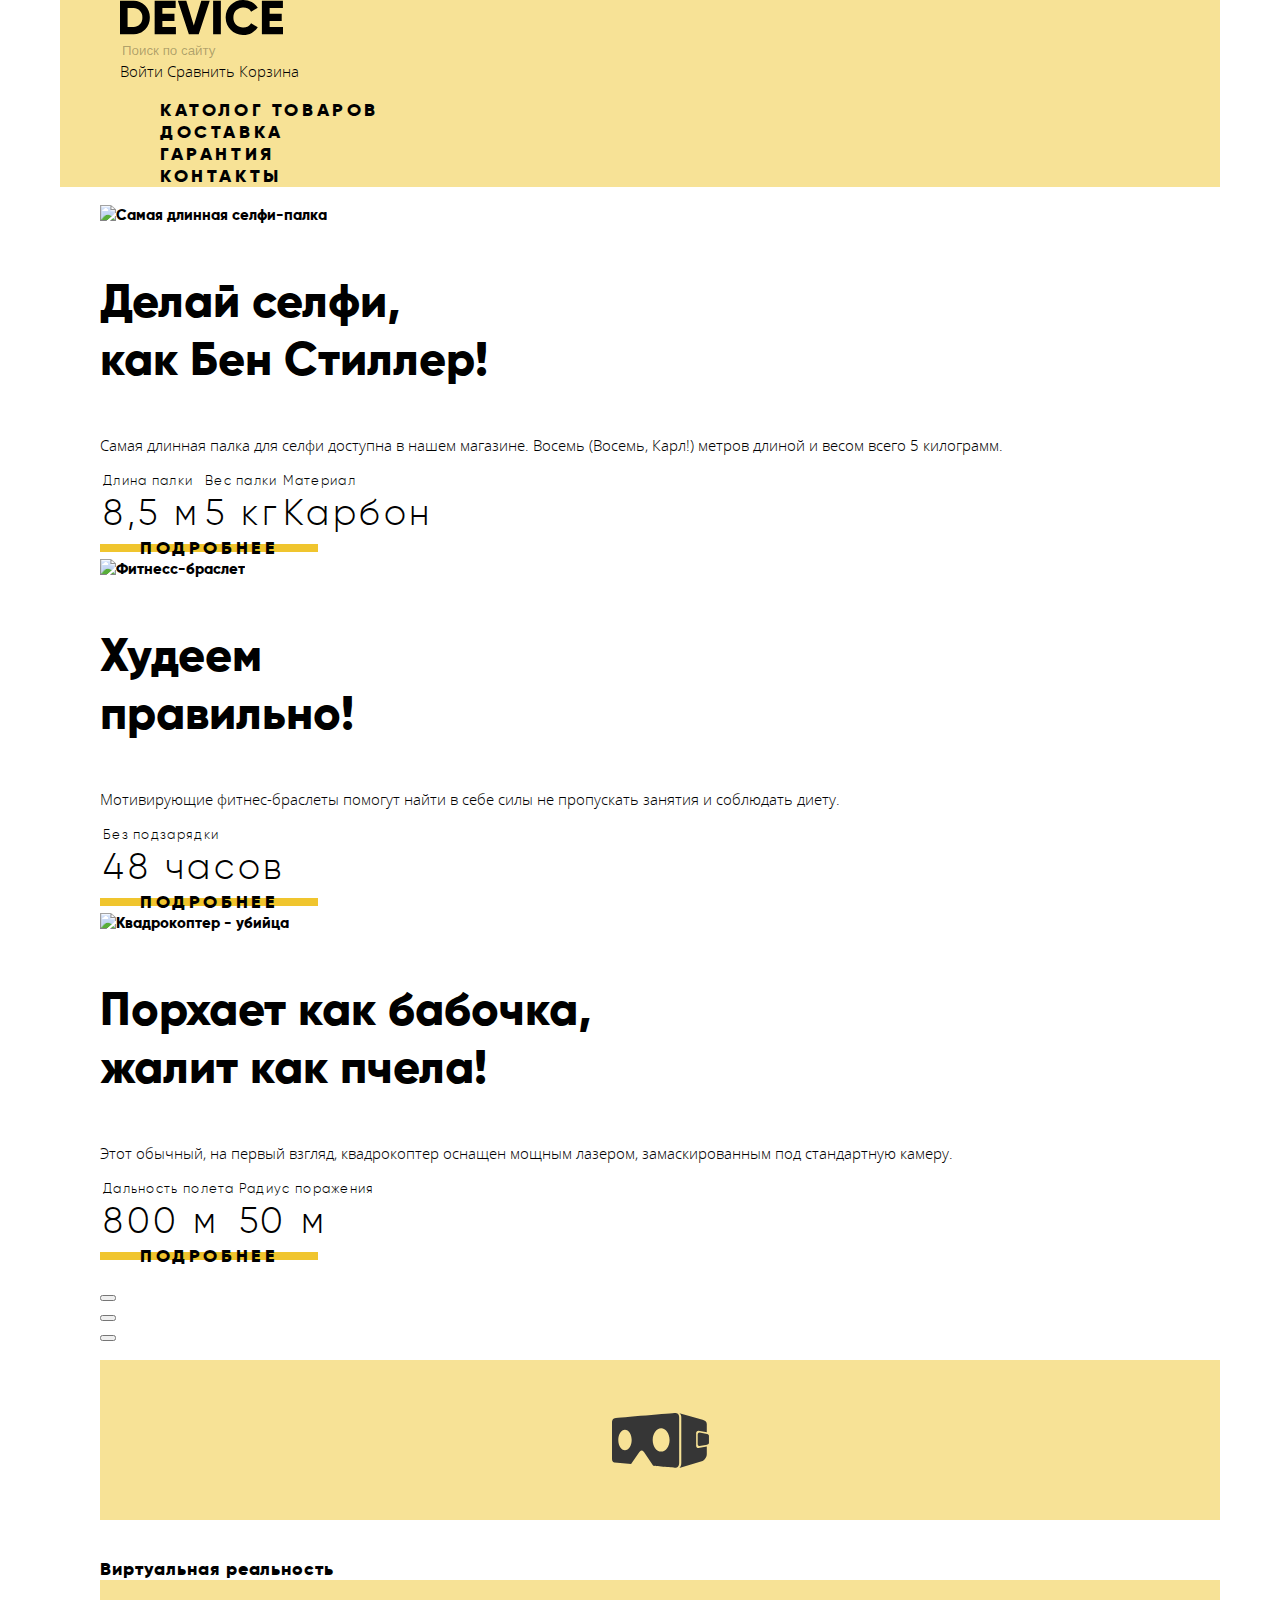
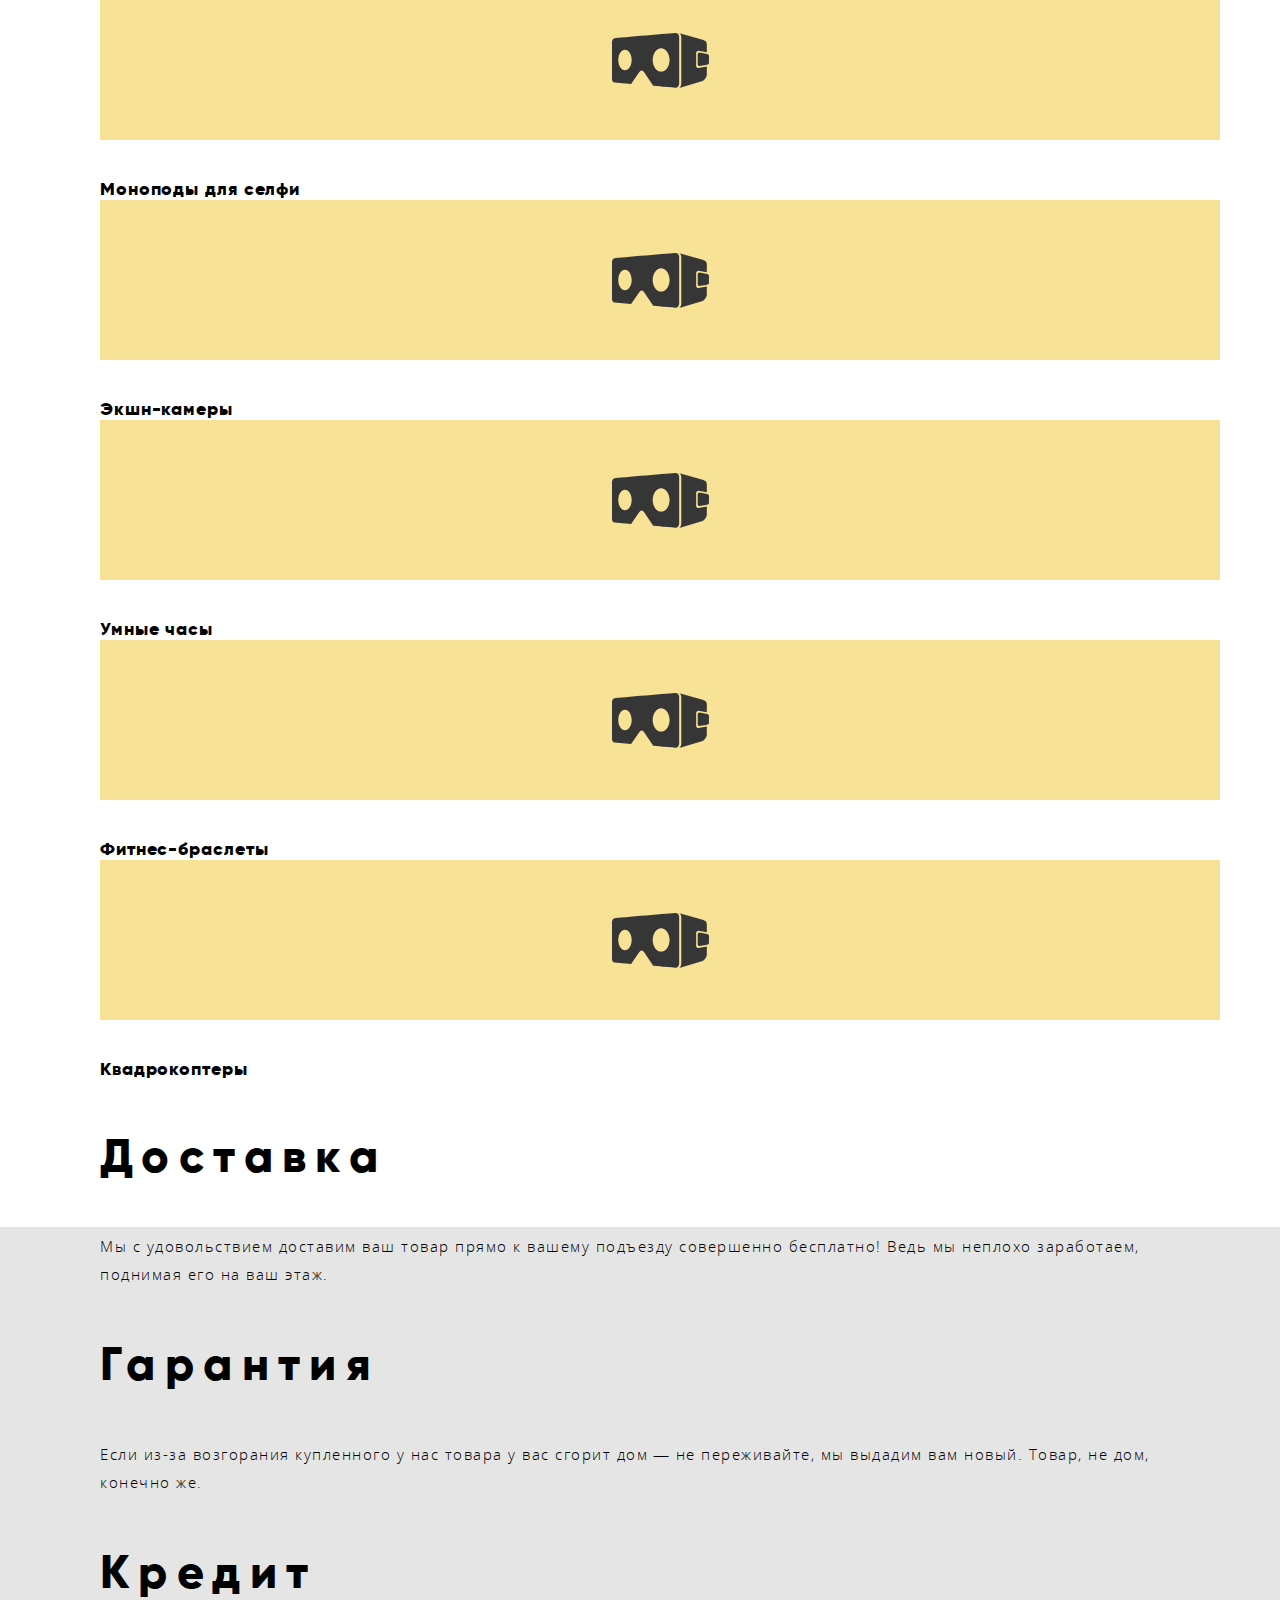
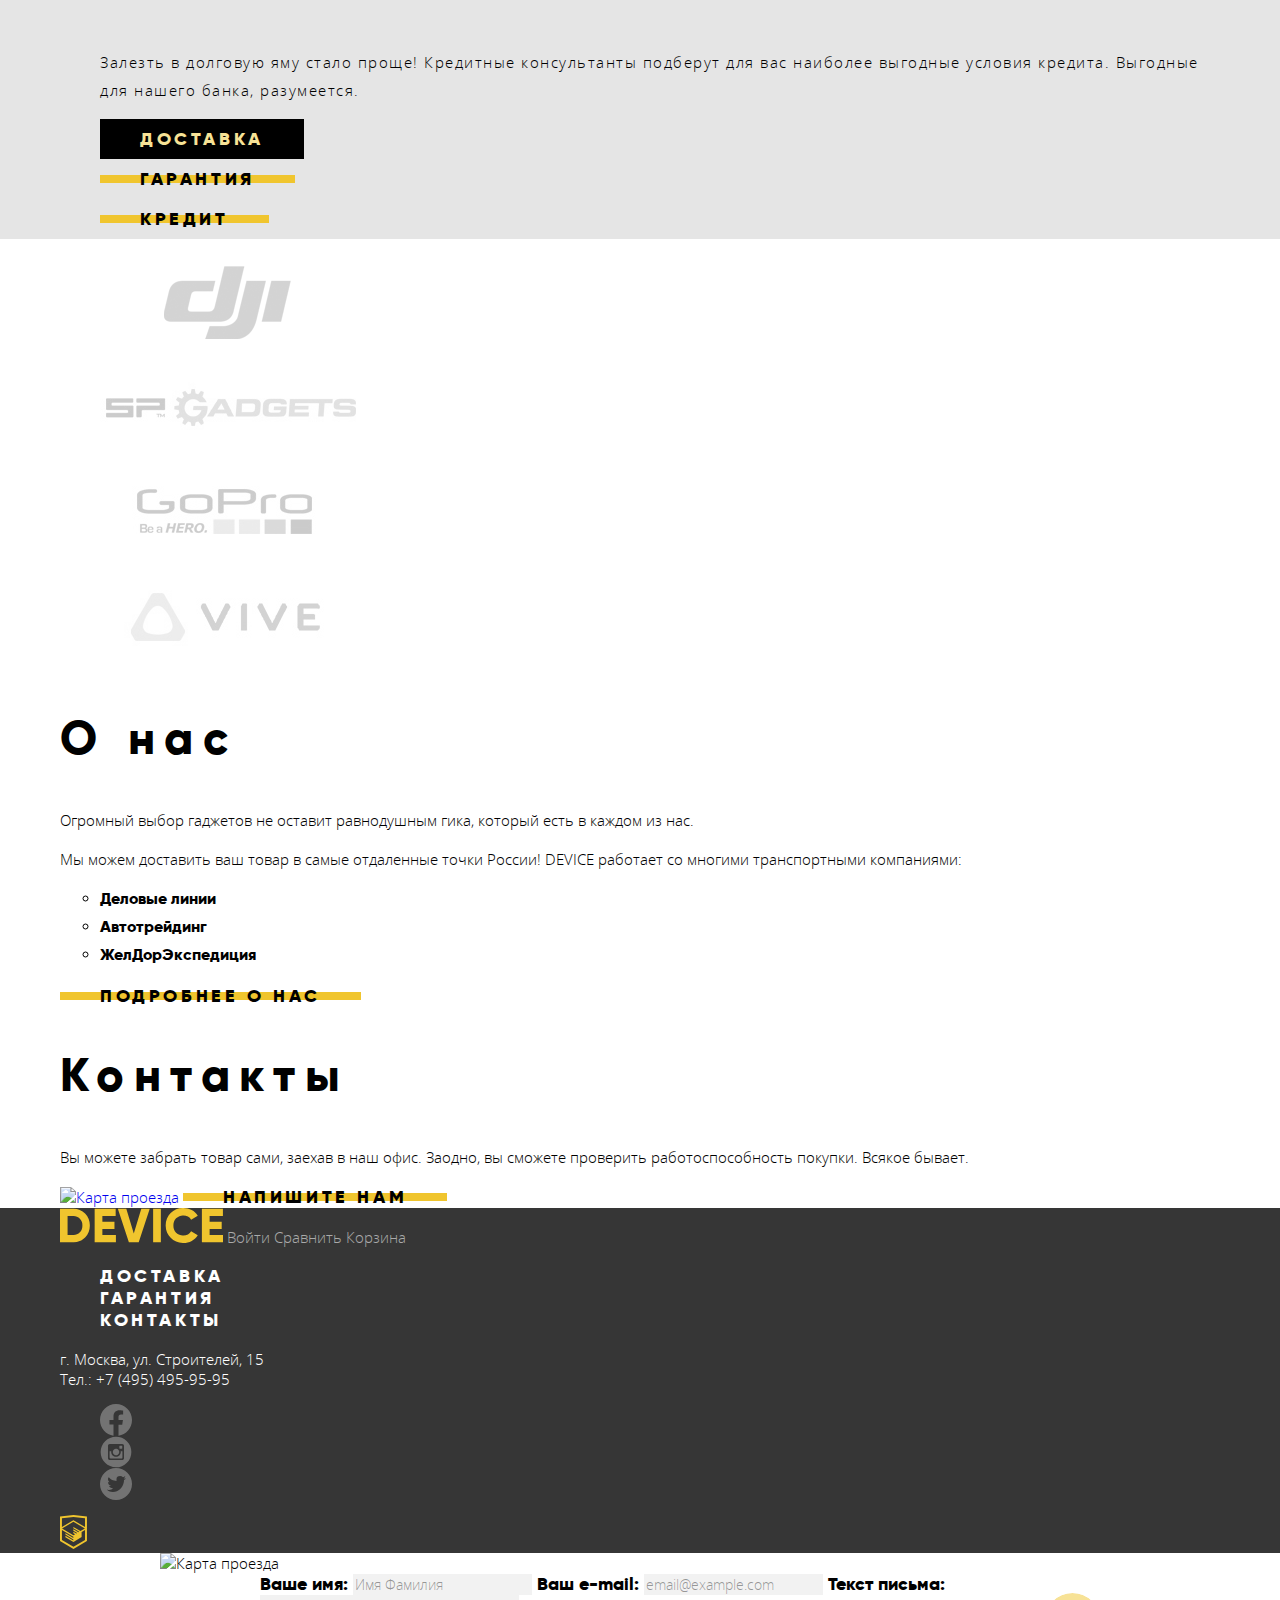
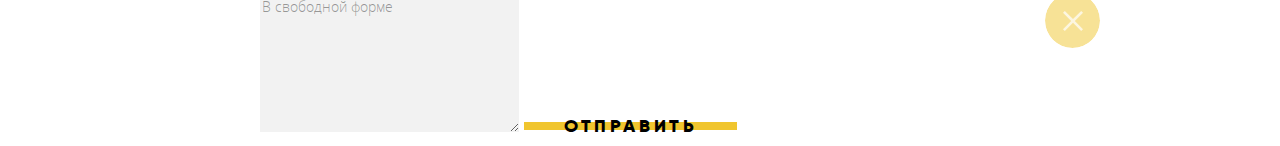
==== index.html @ 1ddfcd97 "Шрифты и фоны страницы каталога" ====
<!DOCTYPE html>
<html class="page" lang="ru">
  <head>
    <meta charset="utf-8">
    <title>Магазин электроники «Девайс». Главная страница</title>
    <link rel="stylesheet" href="css/normalize.css">
    <link rel="stylesheet" href="css/style.css">
  </head>
  <body class="page-body">
    <header class="page-header header container">
      <nav class="site-nav">
        <a class="logo header-logo">
          <img src="img/logo-header.svg" width="163" height="35" alt="Логотип магазина электроники «Девайс»">
        </a>
        <form class="nav-search-form" action="#" method="GET">
          <label> 
            <span class="visually-hidden">Поиск по сайту</span>
            <input class="nav-search-input" type="search" name="nav-search-input" placeholder="Поиск по сайту">
            <button class="nav-search-button" type="submit">Найти</button>
          </label>
        </form>
        <a class="header-link login header-login" href="blank.html">Войти</a>
        <!-- 
        <a class="header-link login header-login" href="blank.html">Валентин Петухов</a>
        <a class="header-link logout header-logout" href="blank.html">Выйти</a>
        -->
        <a class="header-link compare header-compare" href="blank.html">Сравнить</a>
        <a class="header-link card header-card" href="blank.html">Корзина</a>      
        <ul class="nav-list">
          <li class="nav-item nav-item-catalog">
            <a href="catalog.html">Католог товаров</a>
            <!-- Открытый выпадающий список, начало -->
            <ul class="nav-catalog-list">
              <li class="nav-catalog-item"><a href="catalog.html">Виртуальная реальность</a></li>
              <li class="nav-catalog-item"><a href="catalog.html">Моноподы для селфи</a></li>
              <li class="nav-catalog-item"><a href="catalog.html">Экшн-камеры</a></li>
              <li class="nav-catalog-item"><a href="catalog.html">Фитнес-браслеты</a></li>
              <li class="nav-catalog-item"><a href="catalog.html">Умные часы</a></li>
              <li class="nav-catalog-item"><a href="catalog.html">Квадрокоптер</a></li>
            </ul>
            <!-- Открытый выпадающий список, конец -->
          </li>
          <li class="nav-item"><a href="blank.html">Доставка</a></li>
          <li class="nav-item"><a href="blank.html">Гарантия</a></li>
          <li class="nav-item"><a href="blank.html">Контакты</a></li>
        </ul>
      </nav>
    </header>
    <main class="page-main">
      <h1 class="visually-hidden">Главная страница магазина электроники «Девайс»</h1>
      <section class="slider container">
        <h2 class="visually-hidden">Лучшие предложения</h2>
        <ul class="slider-list">
          <!-- Слайд 1 -->
          <li class="slider-item">
            <h3 class="visually-hidden">Самая длинная селфи-палка</h3>
            <img src="https://via.placeholder.com/384x486" width="384" height="486" alt="Самая длинная селфи-палка">
            <p class="main-title slider-title">Делай селфи, <br>как Бен Стиллер!</p>
            <p class="slider-text">Самая длинная палка для селфи доступна в нашем магазине. Восемь (Восемь, Карл!) метров длиной и весом всего 5 килограмм.</p>
            <table class="slider-specs specs-table">
              <tr class="specs-row specs-row-param">
                <td>Длина палки</td>
                <td>Вес палки</td>
                <td>Материал</td>
              </tr>
              <tr class="specs-row specs-row-value">
                <td>8,5 м</td>
                <td>5 кг</td>
                <td>Карбон</td>
              </tr>
            </table>
            <a class="button slider-link" href="blank.html">
              <span class="button-text">Подробнее</span>
            </a>
          </li>
          <!-- Слайд 2 -->
          <li class="slider-item">
            <h3 class="visually-hidden">Фитнесс-браслет</h3>
            <img src="https://via.placeholder.com/345x485" width="345" height="485" alt="Фитнесс-браслет">
            <p class="main-title slider-title">Худеем <br>правильно!</p>
            <p class="slider-text">Мотивирующие фитнес-браслеты помогут найти в себе силы  
              не пропускать занятия и соблюдать диету.</p>
            <table class="slider-specs specs-table">
              <tr class="specs-row specs-row-param">
                <td>Без подзарядки</td>
              </tr>
              <tr class="specs-row specs-row-value">
                <td>48 часов</td>
              </tr>
            </table>
            <a class="button slider-link" href="blank.html">
              <span class="button-text">Подробнее</span>
            </a>
          </li>
          <!-- Слайд 3 -->
          <li class="slider-item">
            <h3 class="visually-hidden">Квадрокоптер с лазером</h3>
            <img src="https://via.placeholder.com/526x334" width="526" height="334" alt="Квадрокоптер - убийца">
            <p class="main-title slider-title">Порхает как бабочка, <br>жалит как пчела!</p>
            <p class="slider-text">Этот обычный, на первый взгляд, квадрокоптер оснащен мощным лазером, замаскированным под стандартную камеру.</p>
            <table class="slider-specs specs-table">
              <tr class="specs-row specs-row-param">
                <td>Дальность полета</td>
                <td>Радиус поражения</td>
              </tr>
              <tr class="specs-row specs-row-value">
                <td>800 м</td>
                <td>50 м</td>
              </tr>
            </table>
            <a class="button slider-link" href="blank.html">
              <span class="button-text">Подробнее</span>
            </a>
          </li>
        </ul>
        <ul class="slider-nav-list">
          <li class="slider-nav-item">
            <button type="button">
              <span class="visually-hidden">1 предложение</span>
            </button>
          </li>
          <li class="slider-nav-item">
            <button type="button">
              <span class="visually-hidden">2 предложение</span>
            </button>
          </li>
          <li class="slider-nav-item">
            <button type="button">
              <span class="visually-hidden">3 предложение</span>
            </button>
          </li>
        </ul>
      </section>
      <section class="category container">
        <h2 class="visually-hidden">Категории товаров</h2>
        <ul class="category-list">
          <li class="category-item">
            <a class="category-link category-link-vr" href="catalog.html">Виртуальная реальность</a>
          </li>
          <li class="category-item">
            <a class="category-link category-link-monopod" href="catalog.html">Моноподы для селфи</a>
          </li>
          <li class="category-item"> 
            <a class="category-link category-link-actioncam" href="catalog.html">Экшн-камеры</a>
          </li>
          <li class="category-item">
            <a class="category-link category-link-watch" href="catalog.html">Умные часы</a>
          </li>
          <li class="category-item">
            <a class="category-link category-link-band" href="catalog.html">Фитнес-браслеты</a>
          </li>
          <li class="category-item">
            <a class="category-link category-link-copter" href="catalog.html">Квадрокоптеры</a>
          </li>
        </ul>
      </section>
      <section class="services">
        <div class="container">
          <h2 class="visually-hidden">Наши сервисы</h2>
          <ul class="services-list">
            <li class="services-item services-item-delivery">
              <h3 class="section-title services-title">Доставка</h3>
              <p class="services-text">Мы с удовольствием доставим ваш товар прямо к вашему подъезду совершенно бесплатно! Ведь мы неплохо заработаем, поднимая его на ваш этаж.</p>
            </li>
            <li class="services-item services-item-warranty">
              <h3 class="section-title services-title">Гарантия</h3>
              <p class="services-text">Если из-за возгорания купленного у нас товара у вас сгорит дом — не переживайте, мы выдадим вам новый. Товар, не дом, конечно же.</p>
            </li>
            <li class="services-item services-item-credit">
              <h3 class="section-title services-title">Кредит</h3>
              <p class="services-text">Залезть в долговую яму стало проще! Кредитные консультанты подберут для вас наиболее выгодные условия кредита. Выгодные для нашего банка, разумеется.</p>
            </li>
          </ul>
          <ul class="services-nav-list">
            <li class="services-nav-item">
              <button class="button services-button services-button-active" type="button">
                <span class="button-text">Доставка</span>
              </button>
            </li>
            <li class="services-nav-item">
              <button class="button services-button" type="button">
                <span class="button-text">Гарантия</span>
              </button>
            </li>
            <li class="services-nav-item">
              <button class="button services-button" type="button">
                <span class="button-text">Кредит</span>
              </button>
            </li>
          </ul>
        </div>
      </section>
      <section class="brands container">
        <h2 class="visually-hidden">Бренды</h2>
        <ul class="brands-list">
          <li class="brands-item">
            <img src="../img/dji.png" width="260" height="100" alt="Логотип DJI">
          </li>
          <li class="brands-item">
            <img src="../img/sp-gadgets.png" width="260" height="100" alt="Логотип SP Gadgets">
          </li>
          <li class="brands-item">
            <img src="../img/gopro.png" width="260" height="100" alt="Логотип GoPro">
          </li>
          <li class="brands-item">
            <img src="../img/vive.png" width="260" height="100" alt="Логотип Vive">
          </li>
        </ul>
      </section>
      <div class="container">
        <section class="info">
          <h2 class="section-title info-title">О нас</h2>
          <p class="section-text info-text">Огромный выбор гаджетов не оставит равнодушным гика, который есть в каждом из нас.</p>
          <p class="info-text">Мы можем доставить ваш товар в самые отдаленные точки России! DEVICE работает со многими транспортными компаниями:</p>
          <ul class="info-list">
            <li class="info-item">Деловые линии</li>
            <li class="info-item">Автотрейдинг</li>
            <li class="info-item">ЖелДорЭкспедиция</li>
          </ul>
          <a class="button info-link" href="blank.html">
            <span class="button-text">Подробнее о нас</span>
          </a>
        </section>
        <section class="contacts">
          <h2 class="section-title contacts-title">Контакты</h2>
          <p class="section-text contacts-text">Вы можете забрать товар сами, заехав в наш офис. Заодно, вы сможете проверить работоспособность покупки. Всякое бывает.</p>
          <a class="contacts-map" href="#">
            <img src="https://via.placeholder.com/560x222" width="560" height="222" alt="Карта проезда">
          </a>
          <a class="button contacts-mail" href="#">
            <span class="button-text">Напишите нам</span>
          </a>
        </section>
      </div>
    </main>
    <footer class="page-footer footer">
      <div class="container">
        <a class="logo footer-logo">
          <img src="img/logo-footer.svg" width="163" height="35" alt="Логотип магазина электроники «Девайс»">
        </a>
        <a class="footer-link login footer-login" href="blank.html">Войти</a>
        <!-- 
        <a class="footer-link login footer-login" href="blank.html">Валентин Петухов</a>
        <a class="footer-link logout footer-logout" href="blank.html">Выйти</a>
        -->
        <a class="footer-link compare footer-compare" href="blank.html">Сравнить</a>
        <a class="footer-link card footer-card" href="blank.html">Корзина</a>
        <ul class="nav-list footer-nav-list">
          <li class="footer-nav-item"><a href="blank.html">Доставка</a></li>
          <li class="footer-nav-item"><a href="blank.html">Гарантия</a></li>
          <li class="footer-nav-item"><a href="blank.html">Контакты</a></li>
        </ul>
        <address class="footer-address">г. Москва, ул. Строителей, 15</address>
        <a class="footer-tel" href="tel:+74954959595">Тел.: +7 (495) 495-95-95</a>
        <ul class="social-list">
          <li class="social-list-item">
            <a class="social-link social-link-facebook" href="https://www.facebook.com/">
              <span class="visually-hidden">Фейсбук</span>
            </a>
          </li>
          <li class="social-list-item">
            <a class="social-link social-link-instagram" href="https://www.instagram.com/">
              <span class="visually-hidden">Инстаграм</span>
            </a>
          </li>
          <li class="social-list-item">
            <a class="social-link social-link-twitter" href="https://twitter.com/">
              <span class="visually-hidden">Твиттер</span>
            </a>
          </li>
        </ul>
        <a class="logo footer-author" href="https://htmlacademy.ru/intensive/htmlcss" target="_blank">
          <img src="../img/html-academy.svg" width="27" height="34" alt="Логотип HTML-академии">
        </a>
      </div>
    </footer>
    <!-- Попап с картой -->
    <div class="modal modal-map">
      <img src="https://via.placeholder.com/994x593" width="994" height="593" alt="Карта проезда">
      <button class="button-close button-close-map" type=button>
        <span class="visually-hidden">Закрыть</span>
      </button>
    </div>
    <!-- Попап формы связи -->
    <section class="modal modal-mail">
      <div class="mail-container">
        <h3 class="visually-hidden">Форма обратной связи</h3>
        <form class="mail-form" action="#" method="POST">
          <label class="mail-label mail-label-name">Ваше имя: 
            <input class="mail-input" type="text" name="mail-name" placeholder="Имя Фамилия" required>
          </label>
          <label class="mail-label mail-label-email">Ваш e-mail: 
            <input class="mail-input" type="email" name="mail-email" placeholder="email@example.com" required>
          </label>
          <label class="mail-label mail-label-text">Текст письма:
            <textarea class="mail-input" name="mail-text" cols="30" rows="7" placeholder="В свободной форме"></textarea>
          </label>
          <button class="button mail-submit" type="submit">
            <span class="button-text">Отправить</span>
          </button>
        </form>
        <button class="button-close button-close-mail" type="button">
          <span class="visually-hidden">Закрыть</span>
        </button>
      </div>
    </section>
  </body>
</html>
---- css/style.css ----
/* Fonts */

@font-face {
  font-family: "Gilroy";
  font-style: normal;
  font-weight: 300;
  font-display: swap;
  src: local("Gilroy Light"), local("Gilroy-Light"),
       url("../fonts/gilroylight.woff2") format("woff2"),
       url("../fonts/gilroylight.woff") format("woff");
}

@font-face {
  font-family: "Gilroy";
  font-style: normal;
  font-weight: 800;
  font-display: swap;
  src: local("Gilroy ExtraBold"), local("Gilroy-ExtraBold"),
       url("../fonts/gilroyextrabold.woff2") format("woff2"),
       url("../fonts/gilroyextrabold.woff") format("woff");
}

@font-face {
  font-family: "Open Sans";
  font-style: normal;
  font-weight: 300;
  font-display: swap;
  src: local("Open Sans Light"), local("OpenSans-Light"),
       url("../fonts/opensanslight.woff2") format("woff2"),
       url("../fonts/opensanslight.woff") format("woff");
}

@font-face {
  font-family: "Open Sans";
  font-style: normal;
  font-weight: 400;
  font-display: swap;
  src: local("Open Sans Regular"), local("OpenSans-Regular"),
       url("../fonts/opensans.woff2") format("woff2"),
       url("../fonts/opensans.woff") format("woff");
}

/* Variables */

:root {
  --basic: #000000;
  --basic-dim: rgba(0, 0, 0, 0.6);
  --basic-faded: rgba(0, 0, 0, 0.3);
  --basic-transparent: rgba(0, 0, 0, 0.1);
  --invert: #ffffff;
  --invert-dim: rgba(250, 250, 250, 0.6);
  --invert-faded: rgba(250, 250, 250, 0.3);
  --invert-transparent: rgba(250, 250, 250, 0.1);
  --accent: #f0c52e;
  --accent-pale: #f7e296;
  --neutral-light: #e5e5e5;
  --neutral-medium: #dcdcdc;
  --neutral-dark: #363636;
  --input-background: #f2f2f2;
  --input-placeholder: rgba(0, 0, 0, 0.4);
  --input-hover-background: #eaeaea;
  --input-invalid-background: #f6dada;
  --label-disabled: #a6a6a6;
  --card-background: #eeeeee;
  --catalog-pag-background: #ebebeb;
  --catalog-pag-button: #d9d9d9;
  --accent-extra: #91c92f;
}

/* Global */

*,
*::before,
*::after {
  box-sizing: border-box;
}

.page-body {
  min-width: 1200px;
  margin: 0;
  padding: 0;
  font-family: "Open Sans", "Arial", sans-serif;
  font-size: 15px;
  line-height: 20px;
  font-weight: 300;
  color: var(--basic );
  background-color: var(--invert);
}

a {
  text-decoration: none;
}

img {
  max-width: 100%;
  height: auto;
}

/* Display-none */
.display-none {
  display: none;
}


/* Visually-hidden */

.visually-hidden {
  position: absolute;
  width: 1px;
  height: 1px;
  margin: -1px;
  padding: 0;
  overflow: hidden;
  border: 0;
  clip: rect(0 0 0 0)
}

/* Container */

.container {
  max-width: 1160px;
  margin: 0 auto;
}

/* Header */

.header {
  padding-left: 60px;
  padding-right: 60px;
  background-color: var(--accent-pale);
}

/* Logo */

.logo {
  background-color: transparent;
}

.logo[href]:hover,
.logo[href]:focus {
  opacity: 0.6;
}

.logo[href]:active {
  opacity: 0.3;
}

/* Search input */

.nav-search-input {
  background-color: var(--accent-pale);
  border: none;
}

.nav-search-input:focus {
  border-bottom: 2px solid var(--basic);
  outline: none;
}

.nav-search-input::placeholder {
  color: var(--basic-faded);
}

.nav-search-input:hover::placeholder {
  color: var(--basic-dim);
}
    
/* Search button */

.nav-search-button {
  border: 2px solid var(--basic);
  background-color: var(--accent-pale);
  text-transform: uppercase;  
  outline: none;
  opacity: 0;
}

.nav-search-input:focus ~ .nav-search-button {
  opacity: 1;
}
  

.nav-search-button:hover,
.nav-search-button:focus {
  color: var(--invert);
  background-color: var(--basic);
  opacity: 1;
}

.nav-search-button:active {
  color: var(--invert-faded);
  background-color: var(--basic);
  opacity: 1;
}

/* Navigation links */

.header-link {
  color: var(--basic);
  opacity: 1;
}

.header-link:hover,
.header-link:focus {
  opacity: 0.6;
}

.header-link:active {
  opacity: 0.3;
}

.nav-list a {
  color: var(--basic);
  opacity: 1;
}

.nav-list a:hover,
.nav-list a:focus {
  opacity: 0.6;
}

.nav-list a:active {
  opacity: 0.3;
}

/* Navigation list */

.nav-list {
  font-family: "Gilroy", "Arial", sans-serif;
  font-size: 18px;
  line-height: 22px;
  letter-spacing: 0.2em;
  font-weight: 800;
  text-transform: uppercase;
  list-style: none;
}

/* Navigation catalog accordion */

.nav-catalog-list {
  display: none;
  font-family: "Open Sans", "Arial", sans-serif;
  font-size: 15px;
  line-height: 20px;
  letter-spacing: 0;
  font-weight: 300;
  text-transform: none;
  list-style: none;
}

.nav-item-catalog:hover .nav-catalog-list {
  display: block;
} 

/* Slider */

.slider-list {
  font-family: "Gilroy", "Arial", sans-serif;
  font-weight: 800;
  list-style: none;
}

.main-title {
  font-family: "Gilroy", "Arial", sans-serif;
  font-weight: 800;
  font-size: 47px;
  line-height: 58px;
}

.slider-text {
  font-family: "Open Sans", "Arial", sans-serif;
  font-size: 15px;
  line-height: 20px;
  font-weight: 300;
}

.specs-row-param {
  font-size: 13px;
  line-height: 15px;
  letter-spacing: 0.1em;
  font-weight: 300;
}

.specs-row-value {
  font-size: 36px;
  line-height: 42px;
  letter-spacing: 0.1em;
  font-weight: 300;
}

.slider-nav-list {
  list-style: none;
}

/* Button */

.button {
  position: relative;
  padding: 9px 40px;
  font-family: "Gilroy", "Arial", sans-serif; 
  font-size: 18px;
  line-height: 22px;
  font-weight: 800;
  letter-spacing: 0.2em;
  color: var(--basic);
  background-color: transparent;
  border: none;
  text-transform: uppercase;
  cursor: pointer;
}

.button-text {
  position: relative;
  z-index: 1;
}

.button:active {
  color: var(--basic-faded);
}

.button::before {
  content: "";
  position: absolute;
  height: 8px;
  width: 100%;
  left: 0;
  top: 50%;
  transform: translateY(-50%);
  background-color: var(--accent);
  transition-property: height;
  transition-duration: 0.1s;
}

.button:hover::before,
.button:focus::before {
  height: 40px;
}

/* Categories */

.category-list {
  font-family: "Gilroy", "Arial", sans-serif;
  font-size: 18px;
  line-height: 22px;
  letter-spacing: 0.05em;
  font-weight: 800;
  list-style: none;
}

.category-link {
  position: relative;
  display: block;
  min-width: 160px;
  padding-top: 198px;
  color: var(--basic);
  background-color: var(--invert);
  background-image: linear-gradient(var(--accent-pale), var(--accent-pale));
  background-size: 100% 160px;
  background-position: top center;
  background-repeat: no-repeat;
}

.category-link:hover,
.category-link:focus {
  background-image: linear-gradient(var(--accent), var(--accent));
}

.category-link:active {
color: var(--basic-faded);
background-image: linear-gradient(var(--accent), var(--accent));
}

.category-link::before {
  content: "";
  position: absolute;
  top: 0;
  left: 0;
  display: block;
  width: 100%;
  height: 160px;
  background-color: transparent;
  background-position: center;
  background-repeat: no-repeat;
}

.category-link::before {
  background-size: 97px 55px;
  background-image: url("../img/vr.svg");
}

.category-link:active::before {
  opacity: 0.3;
}

/* Services */

.services {
  line-height: 28px;
  letter-spacing: 0.1em;
  background-image: linear-gradient(
    var(--invert),
    var(--invert) 100px,
    var(--neutral-light) 100px,
    var(--neutral-light)
  );
}

.services-list {
  list-style: none;
}

.section-title {
  font-family: "Gilroy", "Arial", sans-serif;
  font-size: 47px;
  line-height: 58px;
  letter-spacing: 0.2em;
  font-weight: 800;
}

.services-nav-list {
  list-style: none;
}

/* Services buttons */

.services-button:active {
  color: var(--accent-pale);
}

.services-button:active::before {
  background-color: var(--basic);
}

.services-button-active {
  color: var(--accent-pale);
}

.services-button-active::before {
  height: 40px;
  background-color: var(--basic);
}

/* Brands */

.brands-list {
  list-style: none;
}

.brands-list img {
  filter: grayscale(100%);
  opacity: 0.2;
  transition-duration: 0.5s;
}

.brands-list:hover img {
  filter: none;
  opacity: 1;
}

/* About, Contacts */

.section-text {
  line-height: 28px;
}

.info-list {
  font-family: "Gilroy", "Arial", sans-serif;
  font-size: 16px;
  line-height: 28px;
  font-weight: 800;
  list-style-type: circle;
}

/* Footer */

.footer {
  color: var(--invert);
  background-color: var(--neutral-dark);
}

/* Footer links */

.footer-link {
  color: var(--invert-dim);
} 

.footer-link:hover,
.footer-link:focus {
  color: var(--invert);
}

.footer-link:active {
  color: var(--invert-faded);
}

/* Footer navigation */

.footer-nav-list a {
  color: var(--invert);
}

/* Footer contacts */

.footer-address {
  font-style: normal;
}

.footer-tel {
  color: var(--invert);
}

/* Socails */

.social-list {
  list-style: none;
}

.social-link {
  display: block;
  width: 32px;
  height: 32px;
  background-size: 100%;
  background-position: center;
  background-repeat: no-repeat;
  opacity: 0.3;
}

.social-link:hover,
.social-link:focus {
  filter: brightness(0);
  opacity: 1;
}

.social-link:active {
  filter: none;
  opacity: 0.1;
}

.social-link-facebook {
  background-image: url("../img/facebook.svg");
}

.social-link-instagram {
  background-image: url("../img/instagram.svg");
}

.social-link-twitter {
  background-image: url("../img/twitter.svg");
}

/* Modal */

.modal {
  position: relative;
  max-width: 960px;
  margin: 0 auto;
}

/* Feedback form */

.modal-mail {
  background-color: var(--invert);
}

.mail-container {
  max-width: 760px;
  margin: 0 auto;
}

.mail-label {
  font-family: "Gilroy", "Arial", sans-serif;
  font-size: 18px;
  line-height: 22px;
  font-weight: 800;
}

/* Input fields */

.mail-input {
  font-family: "Open Sans", "Arial", sans-serif;
  font-size: 14px;
  line-height: 19px;
  font-weight: 300;
  border: none;
  background-color: var(--input-background);
}

.mail-input:hover {
  background-color: var(--input-hover-background);
}

.mail-input:focus {
  background-color: var(--invert);
  outline: 2px solid var(--accent-pale);
}

.mail-input::placeholder {
  color: var(--input-placeholder);
}

.mail-input-invalid {
  background-color: var(--input-invalid-background);
}

/* Close button */

.button-close {
  position: absolute;
  top: 20px;
  right: 20px;
  width: 55px;
  height: 55px;
  border: none;
  border-radius: 50%;
  background-color: transparent;
  background-image: url("../img/button-close.svg");
  opacity: 0.5;
  cursor: pointer;
}

.button-close:hover,
.button-close:focus {
  opacity: 1;
}

.button-close:active {
  opacity: 0.3;
}

/* Catalog page */

/* Bredcrumbs */

.breadcrumbs {
  display: flex;
  font-size: 14px;
  line-height: 19px;
  list-style: none;
}

.breadcrumbs-item:not(:last-child) {
  display: flex;
  align-items: center;
  margin-right: 20px;
}

.breadcrumbs-item:not(:last-child)::after {
  content: "";
  display: block;
  width: 4px;
  height: 4px;
  border-top: 1px solid var(--basic);
  border-right: 1px solid var(--basic);
  transform: rotate(45deg);
}

.breadcrumbs a {
  margin-right: 20px;
  color: var(--basic-faded);
}

.breadcrumbs a[href]:hover,
.breadcrumbs a[href]:focus {
  color: var(--basic-dim);
}

.breadcrumbs a[href]:active {
  color: var(--basic-transparent);
}

/* Filters */

.filters {
  background-color: var(--neutral-light);
}

.filters-title {
  font-family: "Gilroy", "Arial", sans-serif;
  font-size: 16px;
  line-height: 20px;
  letter-spacing: 0.1em;
  font-weight: 800;
  text-transform: uppercase;
  background-color: var(--neutral-medium);
}

.filters-fieldset {
  border: none;
}

.filters-legend {
  font-family: "Gilroy", "Arial", sans-serif;
  font-size: 14px;
  line-height: 17px;
  letter-spacing: 0.1em;
  font-weight: 800;
}

.price-output {
  font-family: "Gilroy", "Arial", sans-serif;
  font-size: 14px;
  line-height: 16px;
  font-weight: 300;
}

.filters-list {
  list-style: none;
}

.filters-label {
  font-size: 14px;
  line-height: 19px;
}

input[type="checkbox"]:disabled + .label-text,
input[type="radio"]:disabled + .label-text {
  color: var(--label-disabled);
} 

/* Catalog sort */

.catalog {
  font-family: "Gilroy", "Arial", sans-serif;
  font-size: 18px;
  line-height: 22px;
  letter-spacing: 0.05em;
  font-weight: 800;
}

.catalog-sort {
  background-color: var(--neutral-light);
}

.sort-text {
  font-size: 16px;
  line-height: 20px;
  letter-spacing: 0.1em;
  text-transform: uppercase;
}

.sort-type-list {
  font-family: "Open Sans", "Arial", sans-serif;
  font-size: 14px;
  line-height: 19px;
  letter-spacing: 0;
  font-weight: 400;
  list-style: none;
}

.sort-type-list a[href] {
  color: var(--basic-faded);
}

.sort-type-list a[href]:hover,
.sort-type-list a[href]:focus {
  color: var(--basic-dim);
}

.sort-type-list a[href]:active {
  color: var(--basic);
}

.sort-direction-list {
  list-style: none;
}

.sort-direction-link {
  display: flex;
  justify-content: center;
  align-items: center;
  width: 24px;
  height: 24px;
}

.sort-direction-link[href] {
  opacity: 0.2;
}

.sort-direction-link[href]:hover,
.sort-direction-link[href]:focus {
  opacity: 0.4;
}

.sort-direction-link[href]:active {
  opacity: 1;
}

.sort-direction-link::before {
  content: "";
  display: block;
  width: 10px;
  height: 9px;
}

.sort-direction-link-up::before {
  border-bottom: 9px solid var(--basic);
  border-left: 5px solid transparent;
  border-right: 5px solid transparent;
}

.sort-direction-link-down::before {
  border-top: 9px solid var(--basic);
  border-left: 5px solid transparent;
  border-right: 5px solid transparent;
}

/* Catalog list */

.catalog-list {
  list-style: none;
}

.catalog-item img {
  background-color: var(--card-background);
}

.catalog-item:hover img {
  opacity: 0.7;
}

.catalog-item-link {
  color: var(--basic);
}

.catalog-item-price {
  font-size: 16px;
  line-height: 18px;
  font-weight: 300;
}

.button-buy {
  opacity: 0;
}

.catalog-item:hover .button-buy,
.catalog-item-link:focus ~ .button-buy,
.button-buy:hover,
.button-buy:focus {
  opacity: 1;
}

.item-compare {
  font-family: "Open Sans", "Arial", sans-serif;
  font-size: 13px;
  line-height: 18px;
  letter-spacing: 0.1em;
  font-weight: 300;
  color: var(--basic);
  opacity: 0;
}

.catalog-item:hover .item-compare,
.catalog-item-link:focus ~ .item-compare {
  opacity: 0.5;
}

.catalog-item .item-compare:hover,
.catalog-item .item-compare:focus {
  opacity: 1;
}

.item-compare:active {
  opacity: 0.2;
}


.catalog-pagination {
  font-family: "Gilroy", "Arial", sans-serif;
  font-size: 16px;
  line-height: 20px;
  letter-spacing: 0.1em;
  font-weight: 800;
  text-transform: uppercase;
  background-color: var(--catalog-pag-background);
}

.pagination-list {
  list-style: none;
}

.pagination-link[href] {
  color: var(--basic-faded);
}

.pagination-link[href]:hover,
.pagination-link[href]:focus {
  color: var(--basic-dim);
}

.pagination-link:active {
  color: var(--basic);
}

.pagination-button {
  display: block;
  padding: 25px 30px;
  color: var(--basic);
}

.pagination-button[href]:hover,
.pagination-button[href]:focus {
  background-color: var(--catalog-pag-button);
}

.pagination-button[href]:active {
  color: var(--basic-faded);
  background-color: var(--catalog-pag-button);
}
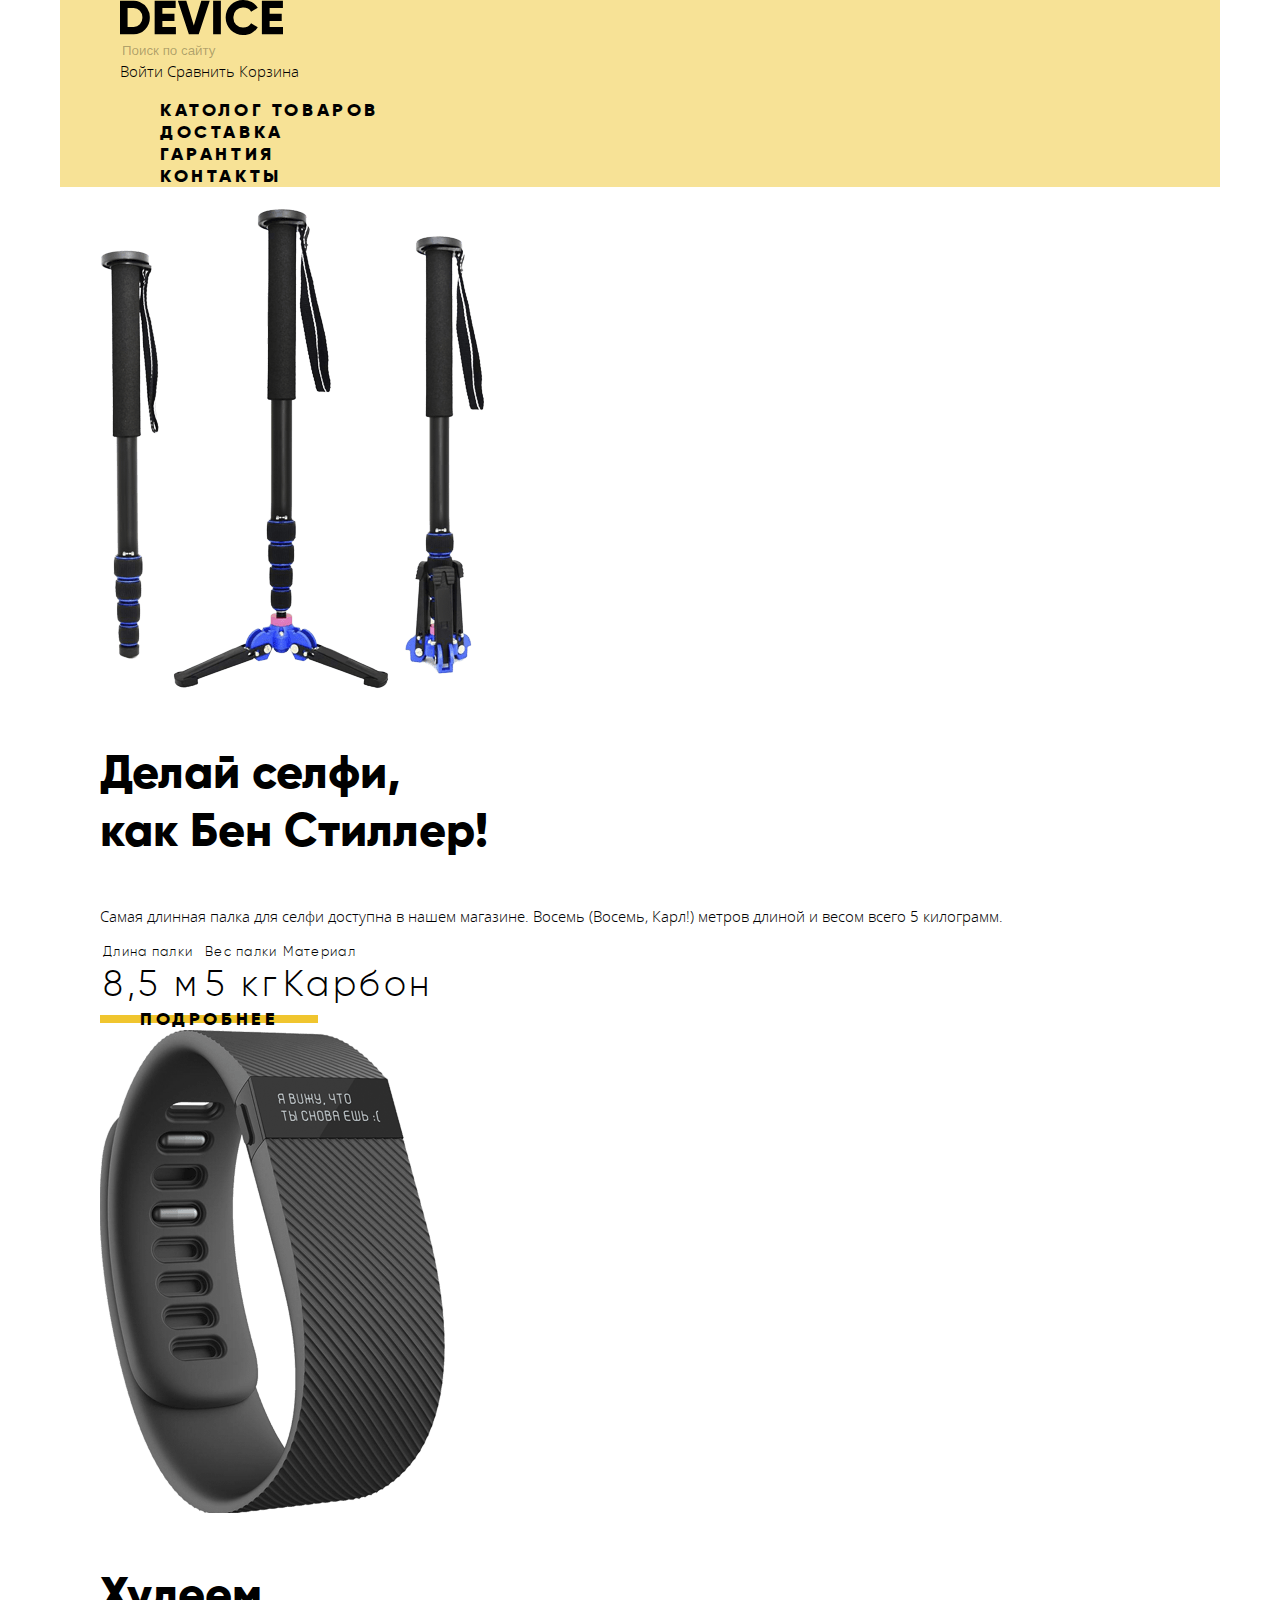
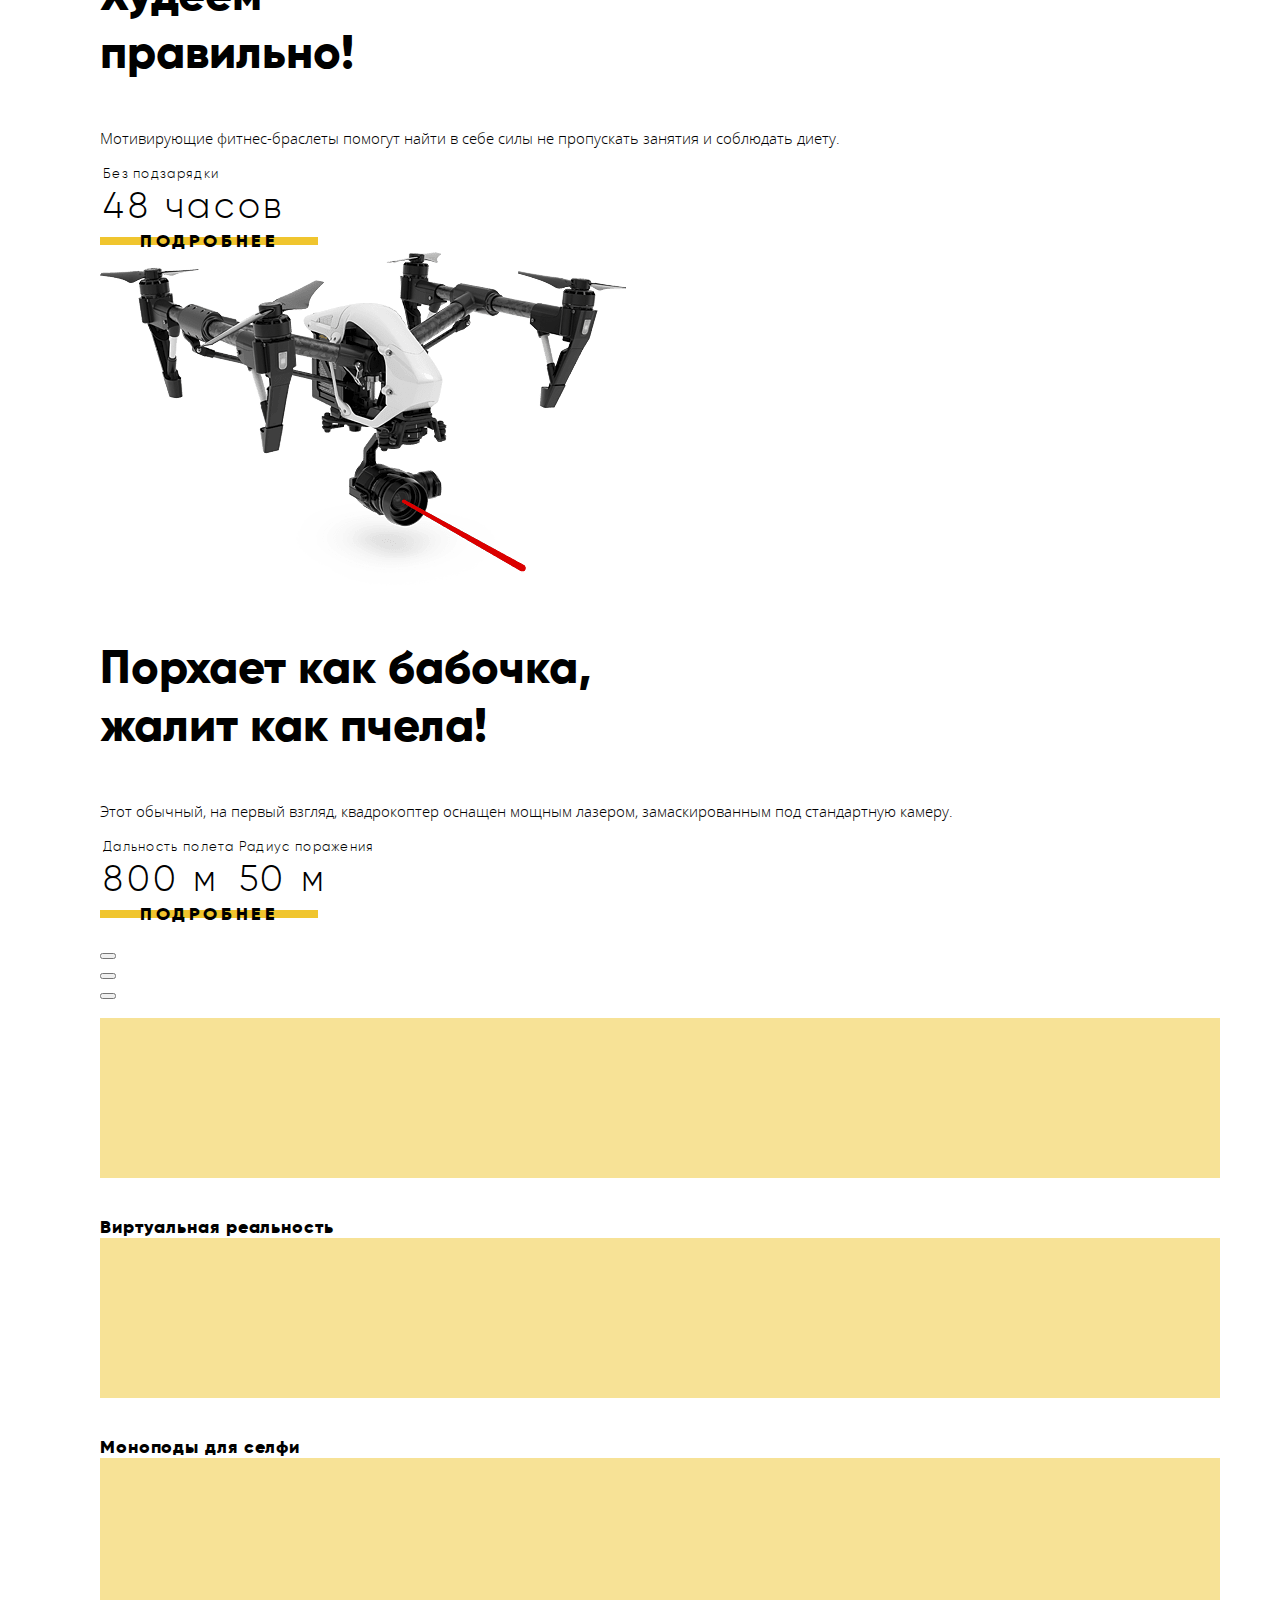
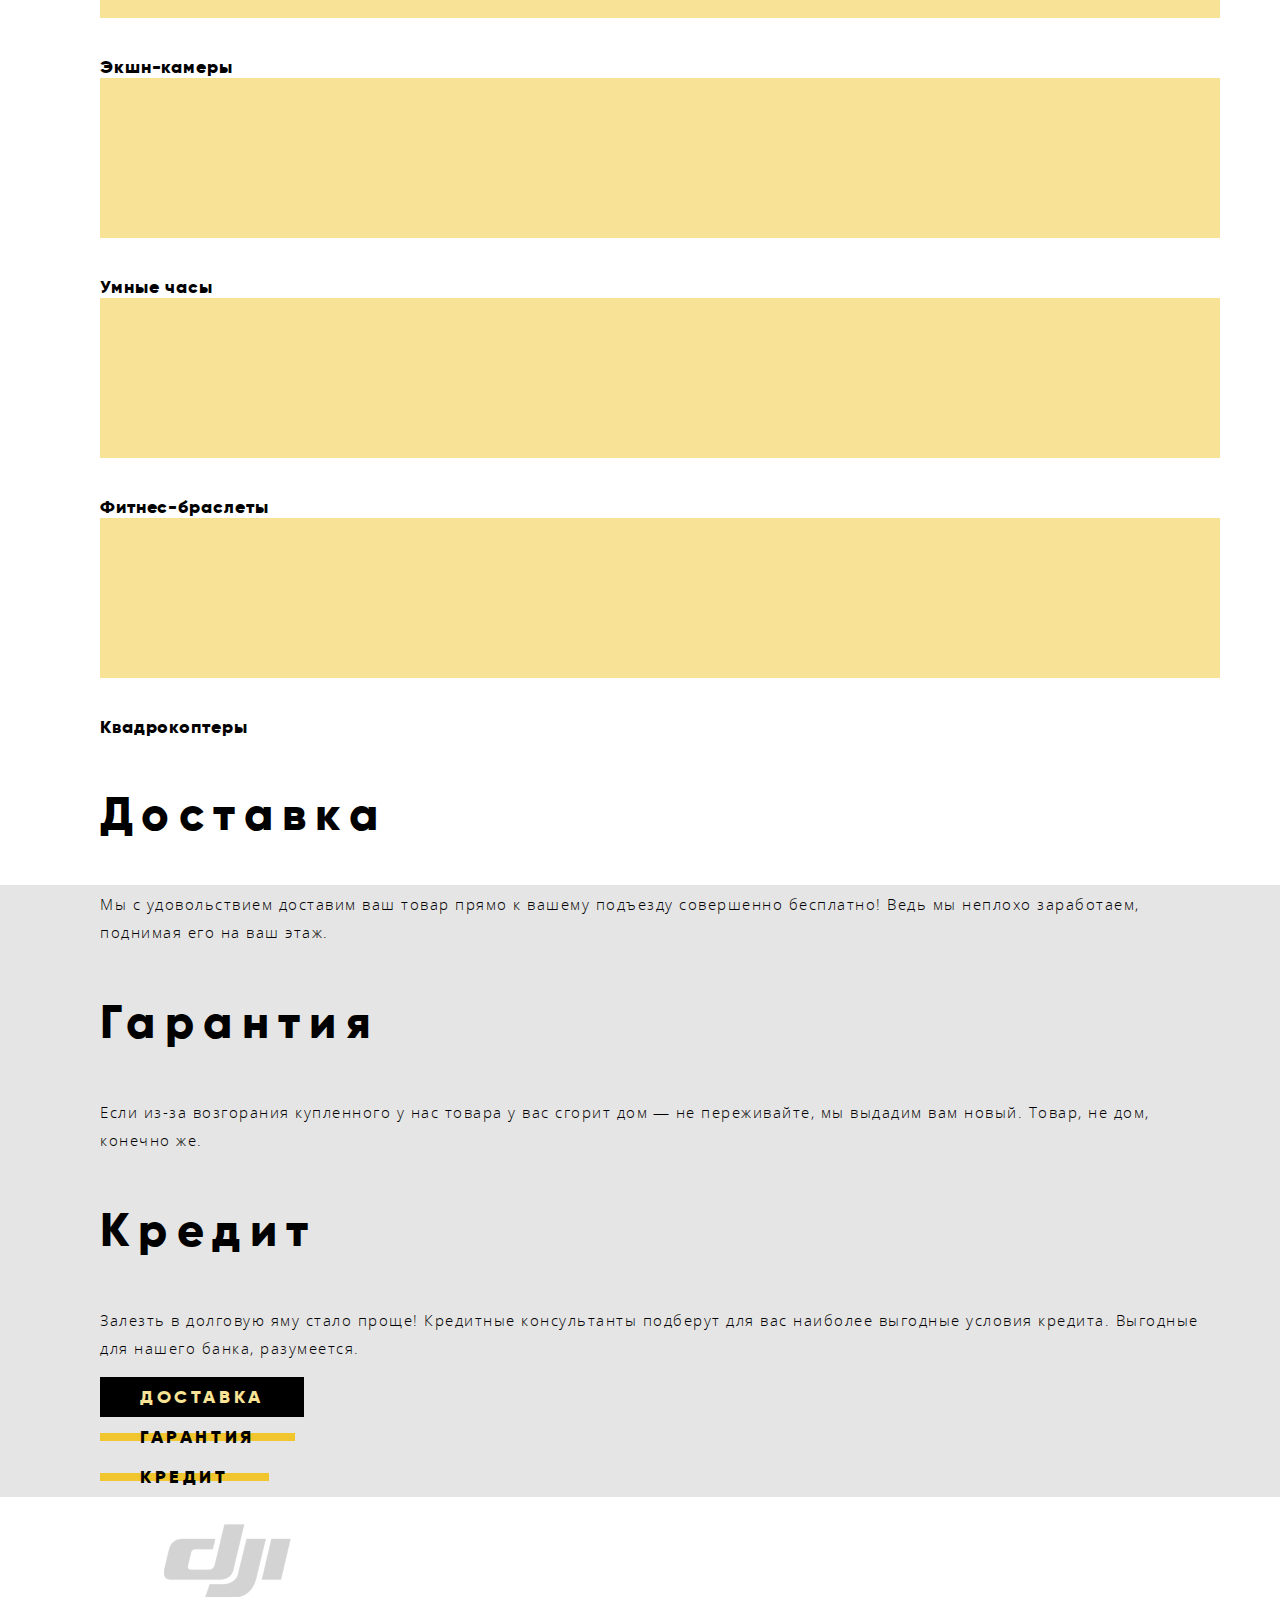
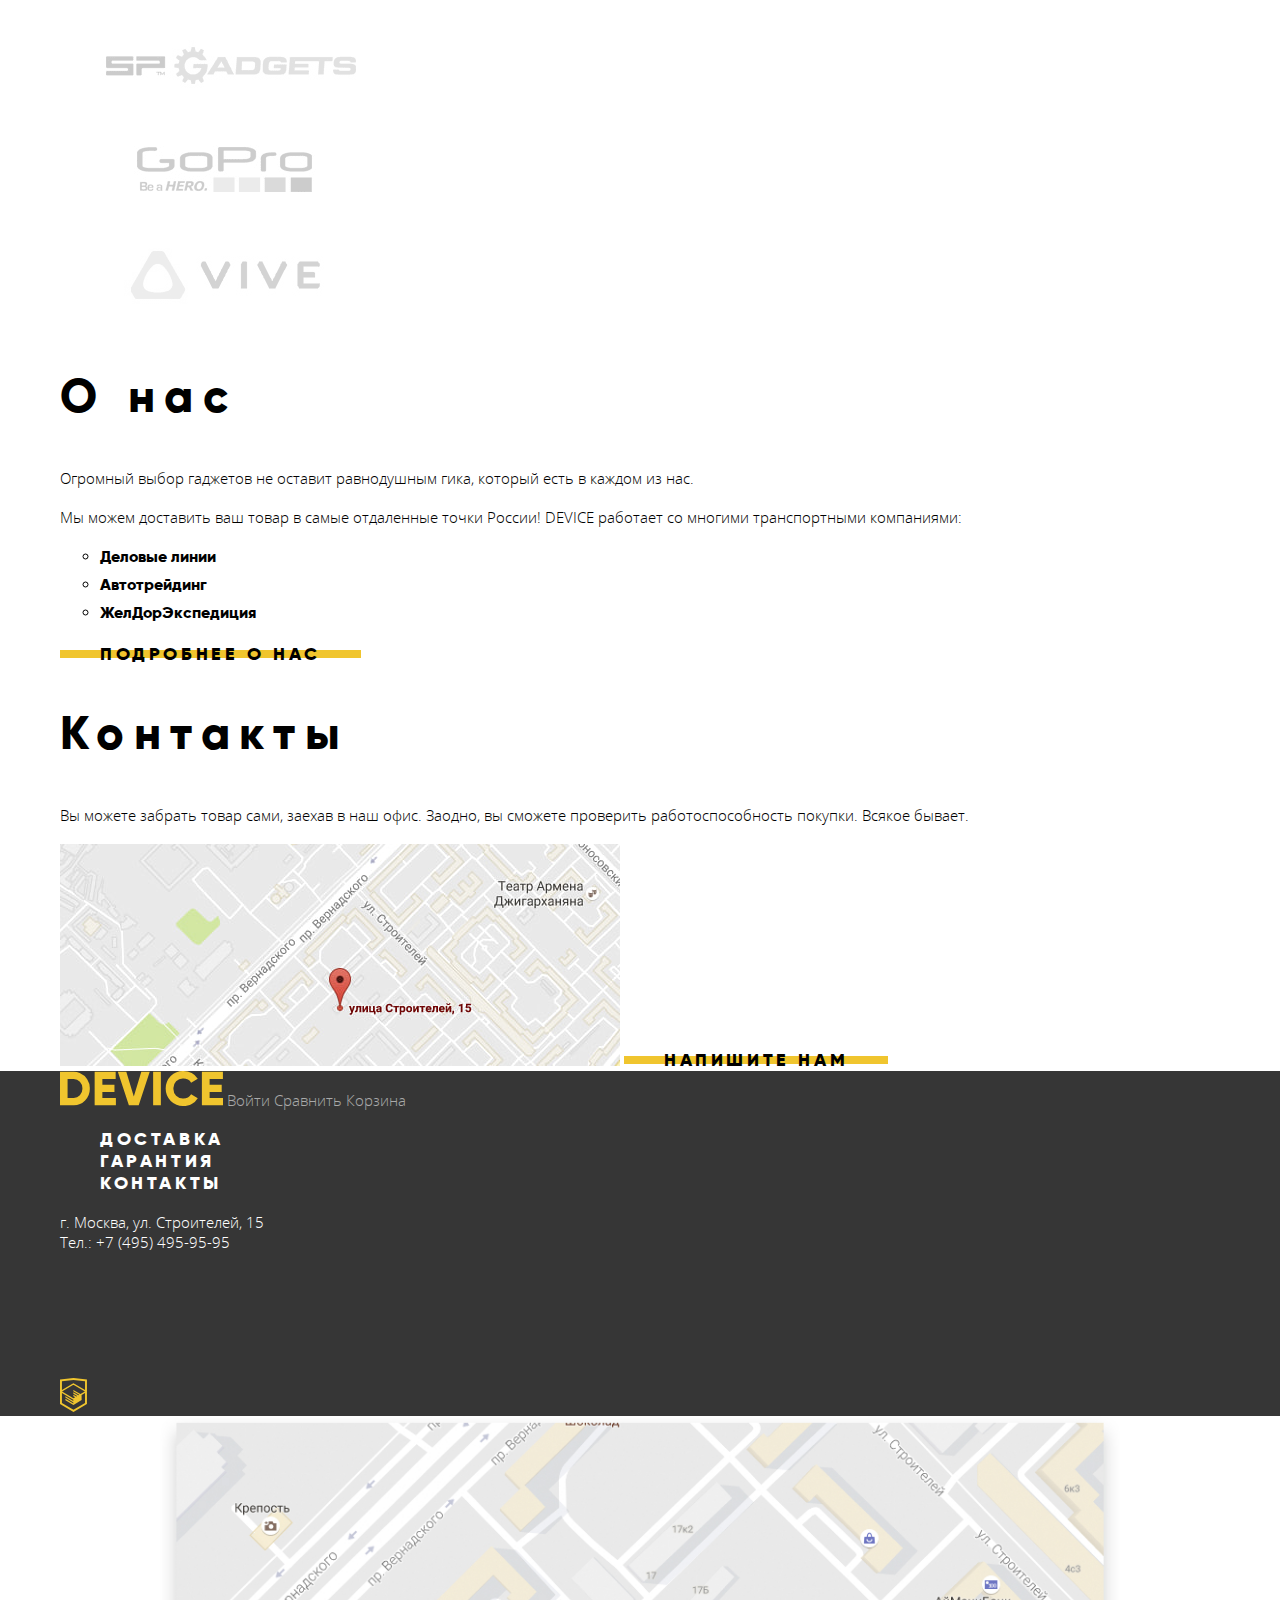
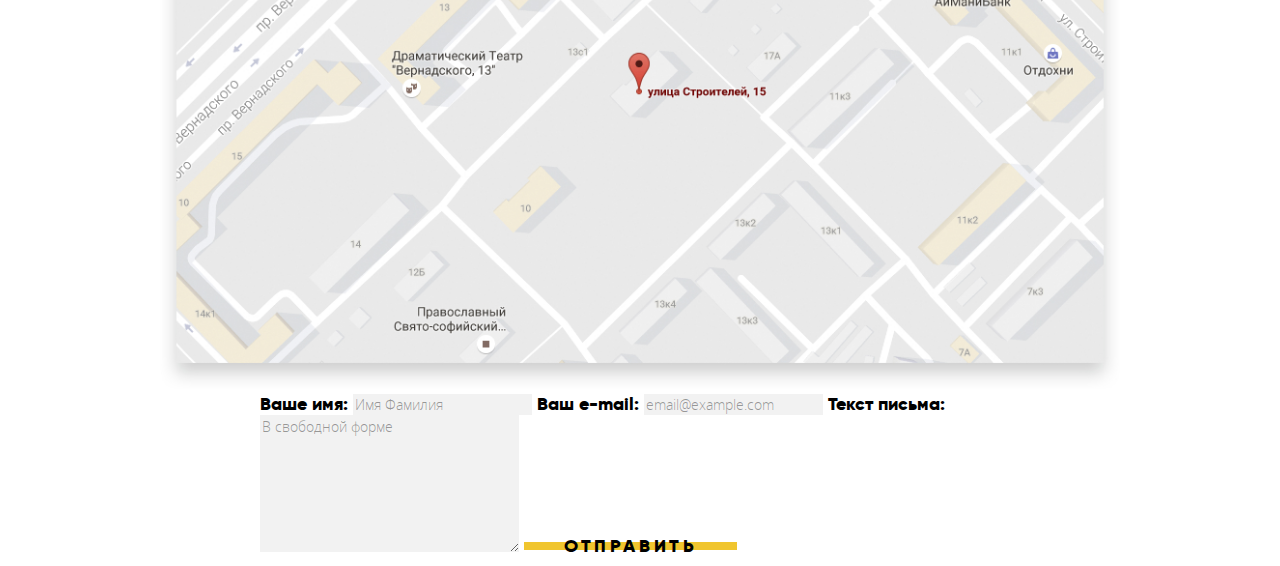
==== commit 8c536c0f: "Добавил контентные картинки" ====
--- a/index.html
+++ b/index.html
@@ -54,7 +54,7 @@
           <!-- Слайд 1 -->
           <li class="slider-item">
             <h3 class="visually-hidden">Самая длинная селфи-палка</h3>
-            <img src="https://via.placeholder.com/384x486" width="384" height="486" alt="Самая длинная селфи-палка">
+            <img src="img/slider-1.png" width="384" height="486" alt="Чёрная телескопическая селфи-палка">
             <p class="main-title slider-title">Делай селфи, <br>как Бен Стиллер!</p>
             <p class="slider-text">Самая длинная палка для селфи доступна в нашем магазине. Восемь (Восемь, Карл!) метров длиной и весом всего 5 килограмм.</p>
             <table class="slider-specs specs-table">
@@ -76,7 +76,7 @@
           <!-- Слайд 2 -->
           <li class="slider-item">
             <h3 class="visually-hidden">Фитнесс-браслет</h3>
-            <img src="https://via.placeholder.com/345x485" width="345" height="485" alt="Фитнесс-браслет">
+            <img src="img/slider-2.png" width="345" height="485" alt="Чёрный фитнесс-браслет с надписью на экране: «Я вижу, что ты снова ешь».">
             <p class="main-title slider-title">Худеем <br>правильно!</p>
             <p class="slider-text">Мотивирующие фитнес-браслеты помогут найти в себе силы  
               не пропускать занятия и соблюдать диету.</p>
@@ -95,7 +95,7 @@
           <!-- Слайд 3 -->
           <li class="slider-item">
             <h3 class="visually-hidden">Квадрокоптер с лазером</h3>
-            <img src="https://via.placeholder.com/526x334" width="526" height="334" alt="Квадрокоптер - убийца">
+            <img src="img/slider-3.png" width="526" height="334" alt="Квадрокоптер, стреляющий из лазерной пушки, прикрепленной к корпусу">
             <p class="main-title slider-title">Порхает как бабочка, <br>жалит как пчела!</p>
             <p class="slider-text">Этот обычный, на первый взгляд, квадрокоптер оснащен мощным лазером, замаскированным под стандартную камеру.</p>
             <table class="slider-specs specs-table">
@@ -194,16 +194,16 @@
         <h2 class="visually-hidden">Бренды</h2>
         <ul class="brands-list">
           <li class="brands-item">
-            <img src="../img/dji.png" width="260" height="100" alt="Логотип DJI">
+            <img src="img/brand-dji.png" width="260" height="100" alt="Логотип DJI">
           </li>
           <li class="brands-item">
-            <img src="../img/sp-gadgets.png" width="260" height="100" alt="Логотип SP Gadgets">
+            <img src="img/brand-sp-gadgets.png" width="260" height="100" alt="Логотип SP Gadgets">
           </li>
           <li class="brands-item">
-            <img src="../img/gopro.png" width="260" height="100" alt="Логотип GoPro">
+            <img src="img/brand-gopro.png" width="260" height="100" alt="Логотип GoPro">
           </li>
           <li class="brands-item">
-            <img src="../img/vive.png" width="260" height="100" alt="Логотип Vive">
+            <img src="img/brand-vive.png" width="260" height="100" alt="Логотип Vive">
           </li>
         </ul>
       </section>
@@ -225,7 +225,7 @@
           <h2 class="section-title contacts-title">Контакты</h2>
           <p class="section-text contacts-text">Вы можете забрать товар сами, заехав в наш офис. Заодно, вы сможете проверить работоспособность покупки. Всякое бывает.</p>
           <a class="contacts-map" href="#">
-            <img src="https://via.placeholder.com/560x222" width="560" height="222" alt="Карта проезда">
+            <img src="img/map.jpg" width="560" height="222" alt="Карта проезда">
           </a>
           <a class="button contacts-mail" href="#">
             <span class="button-text">Напишите нам</span>
@@ -276,7 +276,7 @@
     </footer>
     <!-- Попап с картой -->
     <div class="modal modal-map">
-      <img src="https://via.placeholder.com/994x593" width="994" height="593" alt="Карта проезда">
+      <img src="img/map-big.jpg" width="994" height="593" alt="Карта проезда">
       <button class="button-close button-close-map" type=button>
         <span class="visually-hidden">Закрыть</span>
       </button>
--- a/css/style.css
+++ b/css/style.css
@@ -383,14 +383,40 @@
   background-repeat: no-repeat;
 }
 
-.category-link::before {
+.category-link-vr::before {
   background-size: 97px 55px;
-  background-image: url("../img/vr.svg");
-}
+  /* background-image: url("../img/cat-vr.svg"); */
+}
+
+.category-link-monopod::before {
+  background-size: 86px 117px;
+  /* background-image: url("../img/cat-monopod.svg");   */
+}
+
+.category-link-actioncam::before {
+  background-size: 71px 87px;
+  /* background-image: url("../img/cat-actioncam.svg"); */
+}
+
+.category-link-watch::before {
+  background-size: 56px 98px;
+  /* background-image: url("../img/cat-watch.svg"); */
+}
+
+.category-link-band::before {
+  background-size: 107px 65px;
+  /* background-image: url("../img/cat-band.svg"); */
+}
+
+.category-link-copter::before {
+  background-size: 132px 69px;
+  /* background-image: url("../img/cat-copter.svg"); */
+} 
 
 .category-link:active::before {
   opacity: 0.3;
 }
+
 
 /* Services */
 
@@ -537,15 +563,15 @@
 }
 
 .social-link-facebook {
-  background-image: url("../img/facebook.svg");
+  /* background-image: url("../img/social-facebook.svg"); */
 }
 
 .social-link-instagram {
-  background-image: url("../img/instagram.svg");
+  /* background-image: url("../img/social-instagram.svg"); */
 }
 
 .social-link-twitter {
-  background-image: url("../img/twitter.svg");
+  /* background-image: url("../img/social-twitter.svg"); */
 }
 
 /* Modal */
@@ -613,14 +639,14 @@
   border: none;
   border-radius: 50%;
   background-color: transparent;
-  background-image: url("../img/button-close.svg");
+  /* background-image: url("../img/button-close.svg"); */
   opacity: 0.5;
   cursor: pointer;
 }
 
 .button-close:hover,
 .button-close:focus {
-  opacity: 1;
+  opacity: 0.7;
 }
 
 .button-close:active {
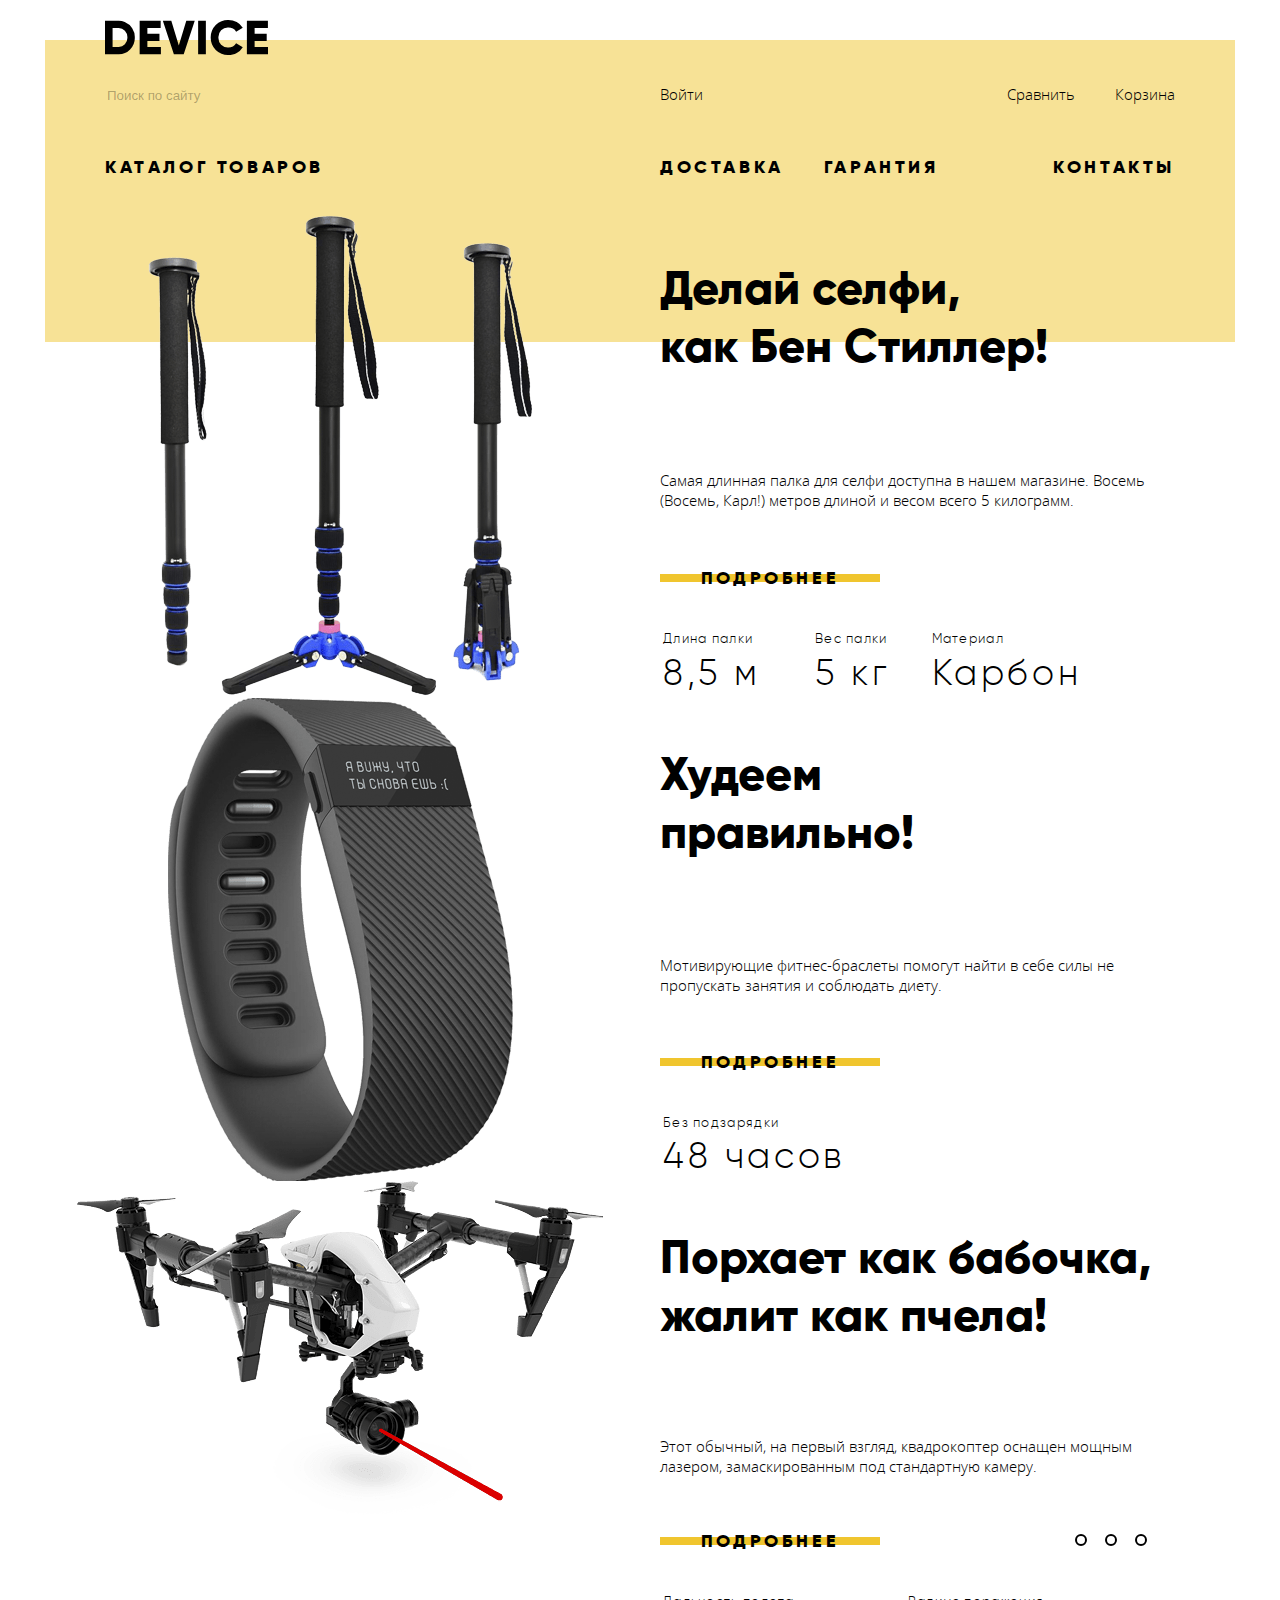
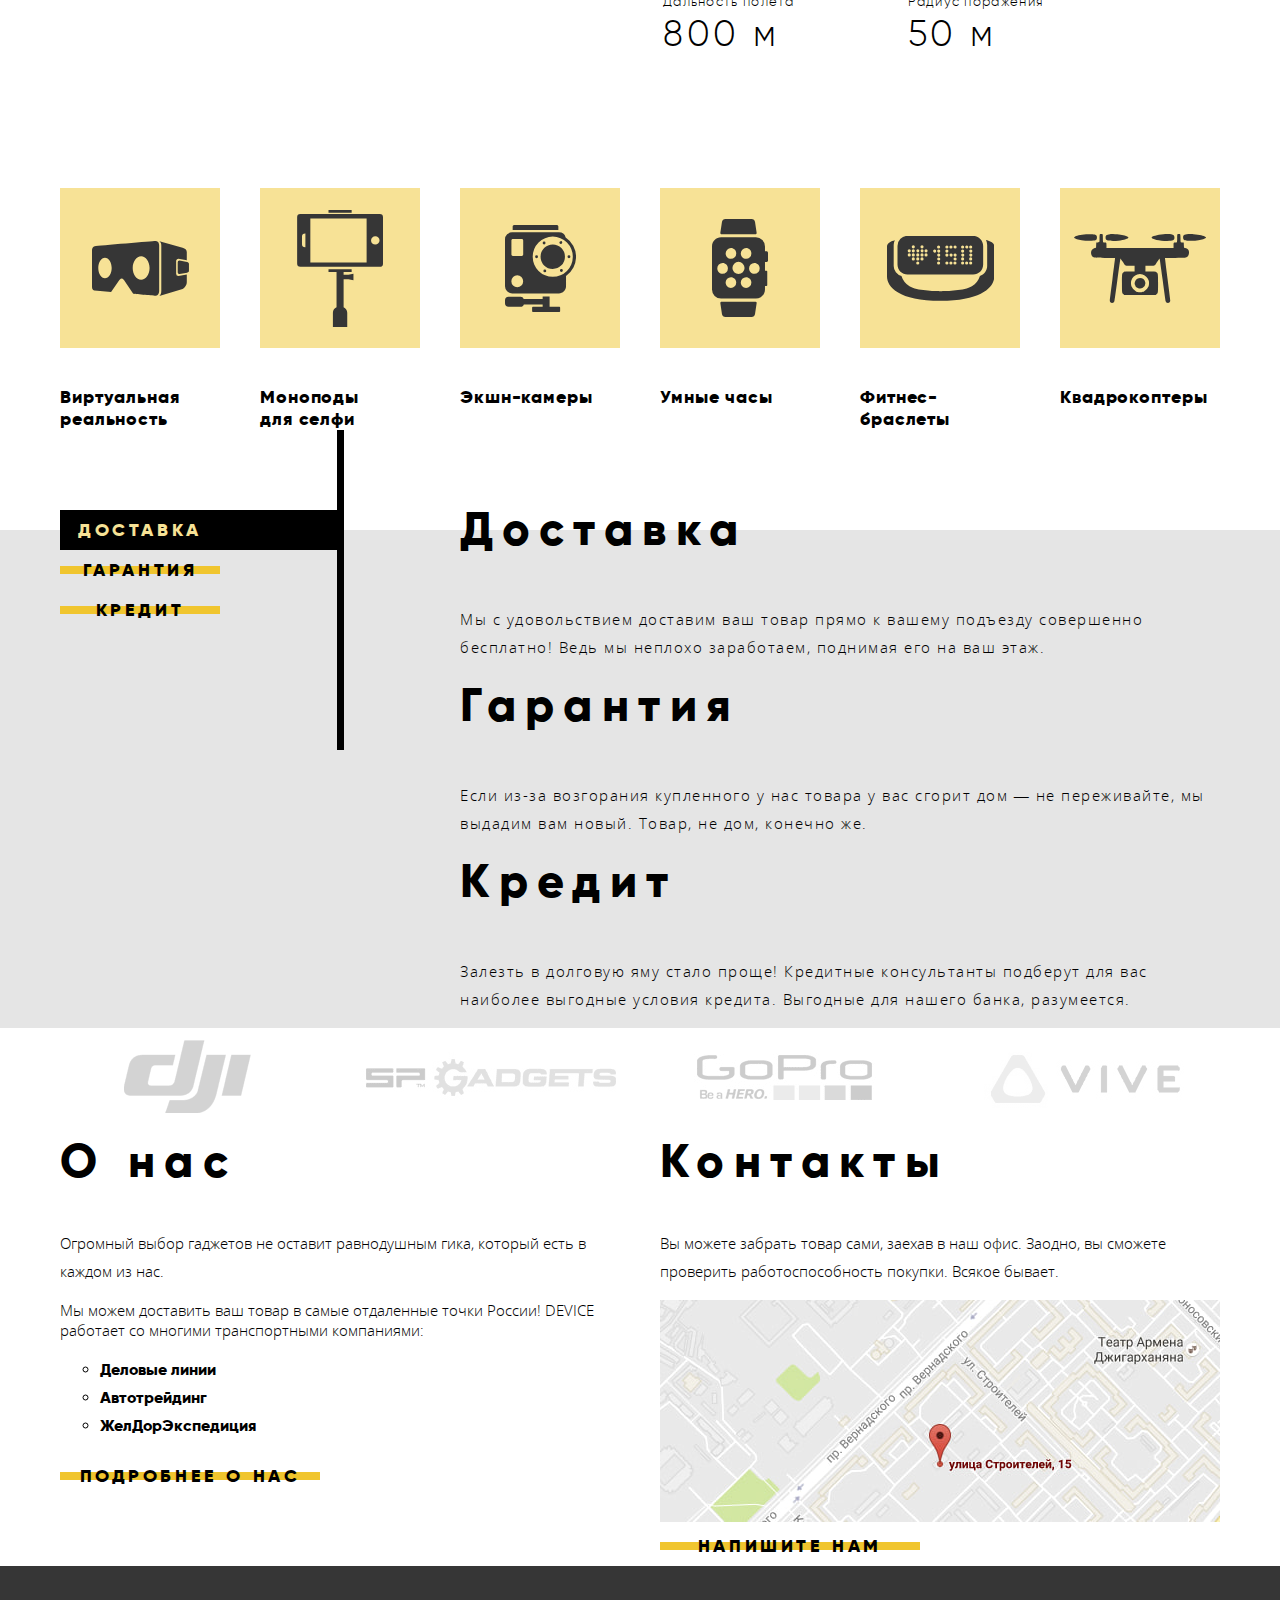
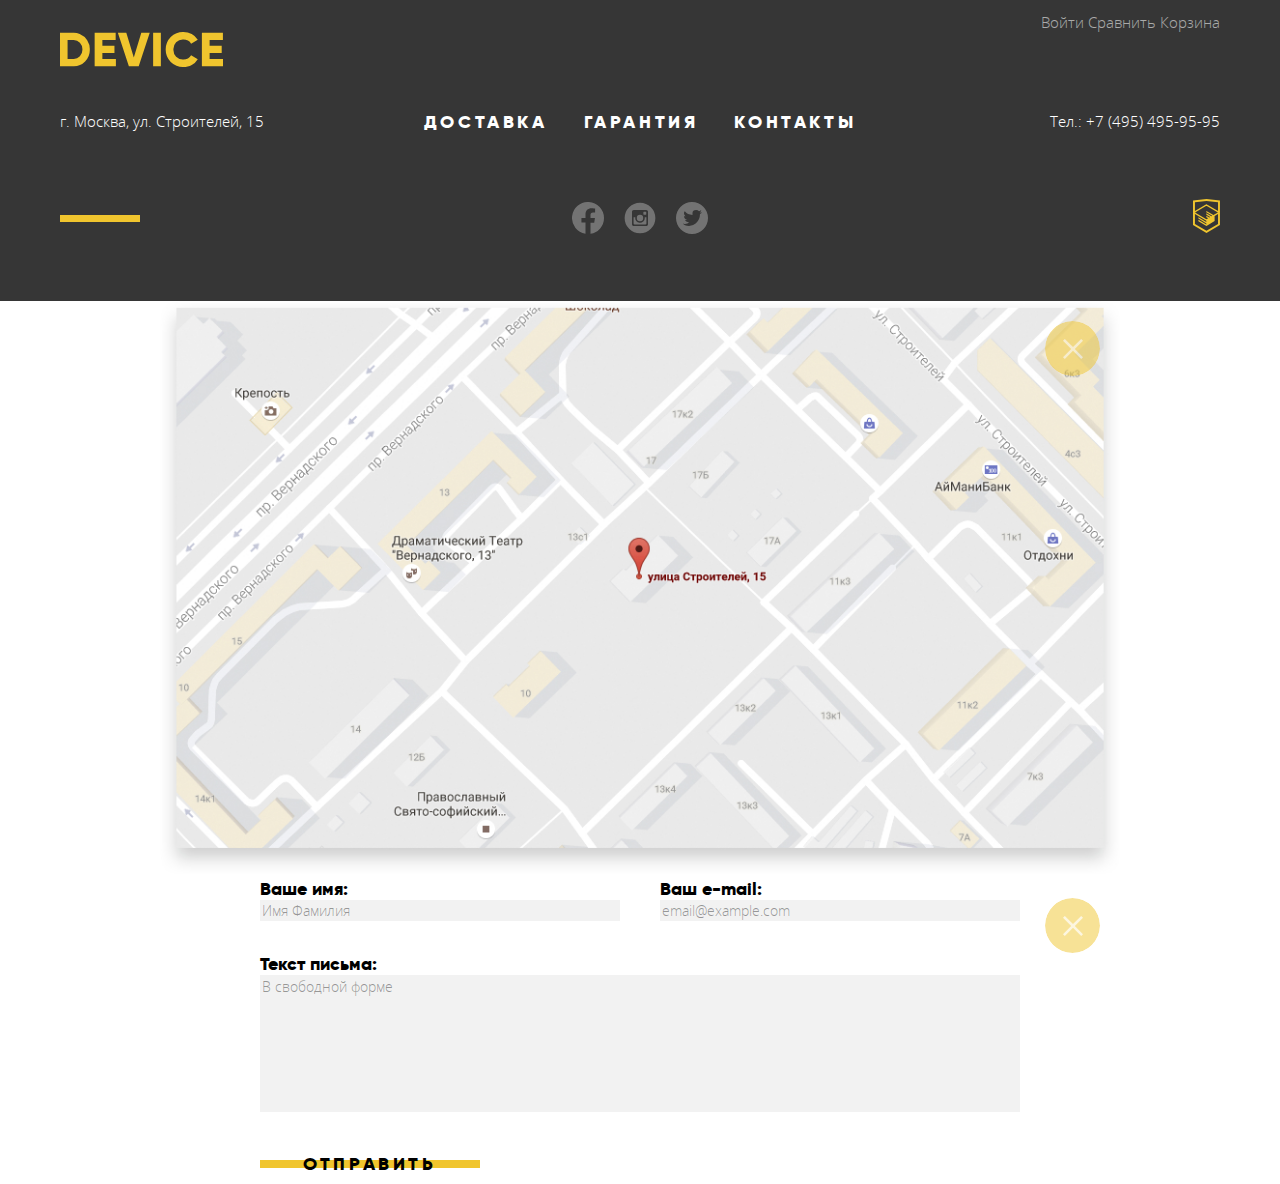
==== commit 2a28b0c5: "Сетка главной страницы на гридах" ====
--- a/index.html
+++ b/index.html
@@ -7,7 +7,7 @@
     <link rel="stylesheet" href="css/style.css">
   </head>
   <body class="page-body">
-    <header class="page-header header container">
+    <header class="page-header header header-expanded container">
       <nav class="site-nav">
         <a class="logo header-logo">
           <img src="img/logo-header.svg" width="163" height="35" alt="Логотип магазина электроники «Девайс»">
@@ -25,10 +25,10 @@
         <a class="header-link logout header-logout" href="blank.html">Выйти</a>
         -->
         <a class="header-link compare header-compare" href="blank.html">Сравнить</a>
-        <a class="header-link card header-card" href="blank.html">Корзина</a>      
-        <ul class="nav-list">
+        <a class="header-link card header-card" href="blank.html">Корзина</a>
+        <ul class="nav-list header-nav-list">
           <li class="nav-item nav-item-catalog">
-            <a href="catalog.html">Католог товаров</a>
+            <a class="nav-link nav-link-catalog" href="catalog.html">Катaлог товаров</a>
             <!-- Открытый выпадающий список, начало -->
             <ul class="nav-catalog-list">
               <li class="nav-catalog-item"><a href="catalog.html">Виртуальная реальность</a></li>
@@ -40,9 +40,9 @@
             </ul>
             <!-- Открытый выпадающий список, конец -->
           </li>
-          <li class="nav-item"><a href="blank.html">Доставка</a></li>
-          <li class="nav-item"><a href="blank.html">Гарантия</a></li>
-          <li class="nav-item"><a href="blank.html">Контакты</a></li>
+          <li class="nav-item"><a class="nav-link" href="blank.html">Доставка</a></li>
+          <li class="nav-item"><a class="nav-link" href="blank.html">Гарантия</a></li>
+          <li class="nav-item"><a class="nav-link" href="blank.html">Контакты</a></li>
         </ul>
       </nav>
     </header>
@@ -54,7 +54,7 @@
           <!-- Слайд 1 -->
           <li class="slider-item">
             <h3 class="visually-hidden">Самая длинная селфи-палка</h3>
-            <img src="img/slider-1.png" width="384" height="486" alt="Чёрная телескопическая селфи-палка">
+            <img class="slider-image" src="img/slider-1.png" width="384" height="486" alt="Чёрная телескопическая селфи-палка">
             <p class="main-title slider-title">Делай селфи, <br>как Бен Стиллер!</p>
             <p class="slider-text">Самая длинная палка для селфи доступна в нашем магазине. Восемь (Восемь, Карл!) метров длиной и весом всего 5 килограмм.</p>
             <table class="slider-specs specs-table">
@@ -76,7 +76,7 @@
           <!-- Слайд 2 -->
           <li class="slider-item">
             <h3 class="visually-hidden">Фитнесс-браслет</h3>
-            <img src="img/slider-2.png" width="345" height="485" alt="Чёрный фитнесс-браслет с надписью на экране: «Я вижу, что ты снова ешь».">
+            <img class="slider-image" src="img/slider-2.png" width="345" height="485" alt="Чёрный фитнесс-браслет с надписью на экране: «Я вижу, что ты снова ешь».">
             <p class="main-title slider-title">Худеем <br>правильно!</p>
             <p class="slider-text">Мотивирующие фитнес-браслеты помогут найти в себе силы  
               не пропускать занятия и соблюдать диету.</p>
@@ -95,7 +95,7 @@
           <!-- Слайд 3 -->
           <li class="slider-item">
             <h3 class="visually-hidden">Квадрокоптер с лазером</h3>
-            <img src="img/slider-3.png" width="526" height="334" alt="Квадрокоптер, стреляющий из лазерной пушки, прикрепленной к корпусу">
+            <img class="slider-image" src="img/slider-3.png" width="526" height="334" alt="Квадрокоптер, стреляющий из лазерной пушки, прикрепленной к корпусу">
             <p class="main-title slider-title">Порхает как бабочка, <br>жалит как пчела!</p>
             <p class="slider-text">Этот обычный, на первый взгляд, квадрокоптер оснащен мощным лазером, замаскированным под стандартную камеру.</p>
             <table class="slider-specs specs-table">
@@ -115,17 +115,17 @@
         </ul>
         <ul class="slider-nav-list">
           <li class="slider-nav-item">
-            <button type="button">
+            <button class="slider-nav-button" type="button">
               <span class="visually-hidden">1 предложение</span>
             </button>
           </li>
           <li class="slider-nav-item">
-            <button type="button">
+            <button class="slider-nav-button" type="button">
               <span class="visually-hidden">2 предложение</span>
             </button>
           </li>
           <li class="slider-nav-item">
-            <button type="button">
+            <button class="slider-nav-button" type="button">
               <span class="visually-hidden">3 предложение</span>
             </button>
           </li>
@@ -138,7 +138,7 @@
             <a class="category-link category-link-vr" href="catalog.html">Виртуальная реальность</a>
           </li>
           <li class="category-item">
-            <a class="category-link category-link-monopod" href="catalog.html">Моноподы для селфи</a>
+            <a class="category-link category-link-monopod" href="catalog.html">Моноподы для&nbsp;селфи</a>
           </li>
           <li class="category-item"> 
             <a class="category-link category-link-actioncam" href="catalog.html">Экшн-камеры</a>
@@ -155,7 +155,7 @@
         </ul>
       </section>
       <section class="services">
-        <div class="container">
+        <div class="container services-grid">
           <h2 class="visually-hidden">Наши сервисы</h2>
           <ul class="services-list">
             <li class="services-item services-item-delivery">
@@ -172,7 +172,7 @@
             </li>
           </ul>
           <ul class="services-nav-list">
-            <li class="services-nav-item">
+            <li class="services-nav-item services-nav-item-active">
               <button class="button services-button services-button-active" type="button">
                 <span class="button-text">Доставка</span>
               </button>
@@ -207,7 +207,7 @@
           </li>
         </ul>
       </section>
-      <div class="container">
+      <div class="container info-grid">
         <section class="info">
           <h2 class="section-title info-title">О нас</h2>
           <p class="section-text info-text">Огромный выбор гаджетов не оставит равнодушным гика, который есть в каждом из нас.</p>
@@ -227,51 +227,57 @@
           <a class="contacts-map" href="#">
             <img src="img/map.jpg" width="560" height="222" alt="Карта проезда">
           </a>
-          <a class="button contacts-mail" href="#">
+          <a class="button info-link" href="#">
             <span class="button-text">Напишите нам</span>
           </a>
         </section>
       </div>
     </main>
     <footer class="page-footer footer">
-      <div class="container">
+      <div class="container footer-grid">
         <a class="logo footer-logo">
           <img src="img/logo-footer.svg" width="163" height="35" alt="Логотип магазина электроники «Девайс»">
         </a>
-        <a class="footer-link login footer-login" href="blank.html">Войти</a>
-        <!-- 
-        <a class="footer-link login footer-login" href="blank.html">Валентин Петухов</a>
-        <a class="footer-link logout footer-logout" href="blank.html">Выйти</a>
-        -->
-        <a class="footer-link compare footer-compare" href="blank.html">Сравнить</a>
-        <a class="footer-link card footer-card" href="blank.html">Корзина</a>
-        <ul class="nav-list footer-nav-list">
-          <li class="footer-nav-item"><a href="blank.html">Доставка</a></li>
-          <li class="footer-nav-item"><a href="blank.html">Гарантия</a></li>
-          <li class="footer-nav-item"><a href="blank.html">Контакты</a></li>
-        </ul>
-        <address class="footer-address">г. Москва, ул. Строителей, 15</address>
-        <a class="footer-tel" href="tel:+74954959595">Тел.: +7 (495) 495-95-95</a>
-        <ul class="social-list">
-          <li class="social-list-item">
-            <a class="social-link social-link-facebook" href="https://www.facebook.com/">
-              <span class="visually-hidden">Фейсбук</span>
-            </a>
-          </li>
-          <li class="social-list-item">
-            <a class="social-link social-link-instagram" href="https://www.instagram.com/">
-              <span class="visually-hidden">Инстаграм</span>
-            </a>
-          </li>
-          <li class="social-list-item">
-            <a class="social-link social-link-twitter" href="https://twitter.com/">
-              <span class="visually-hidden">Твиттер</span>
-            </a>
-          </li>
-        </ul>
-        <a class="logo footer-author" href="https://htmlacademy.ru/intensive/htmlcss" target="_blank">
-          <img src="../img/html-academy.svg" width="27" height="34" alt="Логотип HTML-академии">
-        </a>
+        <div class="footer-user-menu">
+          <a class="footer-link login footer-login" href="blank.html">Войти</a>
+          <!-- 
+          <a class="footer-link login footer-login" href="blank.html">Валентин Петухов</a>
+          <a class="footer-link logout footer-logout" href="blank.html">Выйти</a>
+          -->
+          <a class="footer-link compare footer-compare" href="blank.html">Сравнить</a>
+          <a class="footer-link card footer-card" href="blank.html">Корзина</a>
+        </div>
+        <div class="footer-nav">
+          <ul class="nav-list footer-nav-list">
+            <li class="footer-nav-item"><a href="blank.html">Доставка</a></li>
+            <li class="footer-nav-item"><a href="blank.html">Гарантия</a></li>
+            <li class="footer-nav-item"><a href="blank.html">Контакты</a></li>
+          </ul>
+          <address class="footer-address">г. Москва, ул. Строителей, 15</address>
+          <a class="footer-tel" href="tel:+74954959595">Тел.: +7 (495) 495-95-95</a>
+        </div>
+        <div class="footer-external-links">
+          <ul class="social-list">
+            <li class="social-list-item">
+              <a class="social-link social-link-facebook" href="https://www.facebook.com/">
+                <span class="visually-hidden">Фейсбук</span>
+              </a>
+            </li>
+            <li class="social-list-item">
+              <a class="social-link social-link-instagram" href="https://www.instagram.com/">
+                <span class="visually-hidden">Инстаграм</span>
+              </a>
+            </li>
+            <li class="social-list-item">
+              <a class="social-link social-link-twitter" href="https://twitter.com/">
+                <span class="visually-hidden">Твиттер</span>
+              </a>
+            </li>
+          </ul>
+          <a class="footer-copy" href="https://htmlacademy.ru/intensive/htmlcss" target="_blank">
+            <img src="img/html-academy.svg" width="27" height="34" alt="Логотип HTML-академии">
+          </a>
+        </div>
       </div>
     </footer>
     <!-- Попап с картой -->
@@ -293,7 +299,7 @@
             <input class="mail-input" type="email" name="mail-email" placeholder="email@example.com" required>
           </label>
           <label class="mail-label mail-label-text">Текст письма:
-            <textarea class="mail-input" name="mail-text" cols="30" rows="7" placeholder="В свободной форме"></textarea>
+            <textarea class="mail-input mail-input-text" name="mail-text" cols="30" rows="7" placeholder="В свободной форме"></textarea>
           </label>
           <button class="button mail-submit" type="submit">
             <span class="button-text">Отправить</span>
--- a/css/style.css
+++ b/css/style.css
@@ -78,7 +78,7 @@
 .page-body {
   min-width: 1200px;
   margin: 0;
-  padding: 0;
+  padding: 40px 0 0 0;
   font-family: "Open Sans", "Arial", sans-serif;
   font-size: 15px;
   line-height: 20px;
@@ -118,16 +118,31 @@
 /* Container */
 
 .container {
-  max-width: 1160px;
+  max-width: 1190px;
   margin: 0 auto;
+  padding-left: 15px;
+  padding-right: 15px;
 }
 
 /* Header */
 
 .header {
-  padding-left: 60px;
-  padding-right: 60px;
+  position: relative;
+  padding: 44px 60px 50px 60px;
   background-color: var(--accent-pale);
+}
+
+.header-expanded {
+  padding-bottom: 164px;
+}
+
+/* Site navigation */
+
+.site-nav {
+  display: grid;
+  grid-template-columns: calc(50% - 20px) 1fr auto auto;
+  row-gap: 50px;
+  column-gap: 40px;
 }
 
 /* Logo */
@@ -143,6 +158,12 @@
 
 .logo[href]:active {
   opacity: 0.3;
+}
+
+.header-logo {
+  position: absolute;
+  top: -20px;
+  left: 60px;
 }
 
 /* Search input */
@@ -196,6 +217,7 @@
 /* Navigation links */
 
 .header-link {
+  justify-self: start;
   color: var(--basic);
   opacity: 1;
 }
@@ -226,6 +248,8 @@
 /* Navigation list */
 
 .nav-list {
+  margin: 0;
+  padding: 0;
   font-family: "Gilroy", "Arial", sans-serif;
   font-size: 18px;
   line-height: 22px;
@@ -235,29 +259,86 @@
   list-style: none;
 }
 
+.header-nav-list {
+  grid-column: 1 / -1;
+  display: grid;
+  grid-template-columns: calc(50% - 20px) auto auto 1fr;
+  gap: 40px;
+}
+
+
 /* Navigation catalog accordion */
 
+.nav-item:last-child {
+  text-align: right;
+}
+
 .nav-catalog-list {
+  position: absolute;
+  right: 0;
+  bottom: 0;
+  left: 0;
   display: none;
+  grid-auto-flow: column;
+  grid-template-columns: repeat(5, auto);
+  grid-template-rows: repeat(3, auto);
+  column-gap: 61px;
+  row-gap: 20px;
+  justify-content: start;
+  height: 164px;
+  margin: 0;
+  padding: 30px 60px 35px 60px;
   font-family: "Open Sans", "Arial", sans-serif;
   font-size: 15px;
-  line-height: 20px;
+  line-height: 16px;
   letter-spacing: 0;
   font-weight: 300;
   text-transform: none;
   list-style: none;
-}
-
-.nav-item-catalog:hover .nav-catalog-list {
-  display: block;
+  background-color: var(--accent-pale);
+  z-index: 1;
+}
+
+
+.nav-catalog-item:last-child {
+  grid-column: 3 / 4;
+}
+
+.nav-link-catalog:hover ~ .nav-catalog-list {
+    display: grid;
 } 
 
+.nav-catalog-list:hover,
+.nav-catalog-list:focus {
+  display: grid;
+} 
+
 /* Slider */
 
+.slider {
+  position: relative;
+  top: -130px;
+}
+
 .slider-list {
+  margin: 0;
+  padding: 0;
   font-family: "Gilroy", "Arial", sans-serif;
   font-weight: 800;
   list-style: none;
+}
+
+.slider-item {
+  display: grid;
+  grid-template-columns: calc(50% - 20px) calc(50% - 80px);
+  grid-template-rows: auto auto 40px auto;
+  column-gap: 40px;
+  row-gap: 30px;
+}
+
+.slider-image {
+  grid-row: 1 / -1;
+  justify-self: center;
 }
 
 .main-title {
@@ -288,20 +369,47 @@
   font-weight: 300;
 }
 
+.slider-link {
+  grid-row: -2 / -3;
+  width: 220px;
+  justify-self: start;
+}
+
 .slider-nav-list {
-  list-style: none;
+  position: absolute;
+  bottom: 110px;
+  right: 88px;
+  display: grid;
+  grid-template-columns: repeat(3, 1fr);
+  align-items: center;
+  gap: 18px;
+  margin: 0;
+  padding: 0;
+  list-style: none;
+}
+
+.slider-nav-button {
+  width: 12px;
+  height: 12px;
+  padding: 0;
+  background-color: transparent;
+  border: 2px solid var(--basic);
+  border-radius: 50%;
 }
 
 /* Button */
 
 .button {
   position: relative;
-  padding: 9px 40px;
+  display: block;
+  height: 40px;
+  padding: 9px 0;
   font-family: "Gilroy", "Arial", sans-serif; 
   font-size: 18px;
   line-height: 22px;
   font-weight: 800;
   letter-spacing: 0.2em;
+  text-align: center;
   color: var(--basic);
   background-color: transparent;
   border: none;
@@ -333,12 +441,17 @@
 
 .button:hover::before,
 .button:focus::before {
-  height: 40px;
+  height: 100%;
 }
 
 /* Categories */
 
 .category-list {
+  margin: 0;
+  padding: 0;
+  display: grid;
+  grid-template-columns: repeat(auto-fit, minmax(160px, 1fr));
+  gap: 40px;
   font-family: "Gilroy", "Arial", sans-serif;
   font-size: 18px;
   line-height: 22px;
@@ -385,32 +498,32 @@
 
 .category-link-vr::before {
   background-size: 97px 55px;
-  /* background-image: url("../img/cat-vr.svg"); */
+  background-image: url("../img/cat-vr.svg");
 }
 
 .category-link-monopod::before {
   background-size: 86px 117px;
-  /* background-image: url("../img/cat-monopod.svg");   */
+  background-image: url("../img/cat-monopod.svg");  
 }
 
 .category-link-actioncam::before {
   background-size: 71px 87px;
-  /* background-image: url("../img/cat-actioncam.svg"); */
+  background-image: url("../img/cat-actioncam.svg");
 }
 
 .category-link-watch::before {
   background-size: 56px 98px;
-  /* background-image: url("../img/cat-watch.svg"); */
+  background-image: url("../img/cat-watch.svg");
 }
 
 .category-link-band::before {
   background-size: 107px 65px;
-  /* background-image: url("../img/cat-band.svg"); */
+  background-image: url("../img/cat-band.svg");
 }
 
 .category-link-copter::before {
   background-size: 132px 69px;
-  /* background-image: url("../img/cat-copter.svg"); */
+  background-image: url("../img/cat-copter.svg");
 } 
 
 .category-link:active::before {
@@ -431,11 +544,21 @@
   );
 }
 
+.services-grid {
+  display: grid;
+  grid-template-columns: 1fr 10% 65.5%;
+}
+
 .services-list {
+  grid-column: -1 / -2;
+  margin: 0;
+  padding: 0;
+  padding-top: 70px;
   list-style: none;
 }
 
 .section-title {
+  margin-top: 0;
   font-family: "Gilroy", "Arial", sans-serif;
   font-size: 47px;
   line-height: 58px;
@@ -443,11 +566,35 @@
   font-weight: 800;
 }
 
+/* Services navigation */
+
 .services-nav-list {
-  list-style: none;
-}
-
-/* Services buttons */
+  position: relative;
+  grid-column: 1 / 2;
+  grid-row: 1 / 2;
+  padding: 80px 0 0 0;
+  margin: 0;
+  list-style: none;
+}
+
+.services-nav-list::before {
+  content: "";
+  position: absolute;
+  top: 0;
+  right: 0;
+  display: block;
+  width: 7px;
+  height: 320px;
+  background-color: var(--basic);
+}
+
+.services-nav-item-active {
+  background-color: var(--basic);
+}
+
+.services-button {
+  width: 160px;
+}
 
 .services-button:active {
   color: var(--accent-pale);
@@ -469,6 +616,11 @@
 /* Brands */
 
 .brands-list {
+  display: grid;
+  grid-template-columns: repeat(4, auto);
+  gap: 40px;
+  margin: 0;
+  padding: 0;
   list-style: none;
 }
 
@@ -485,6 +637,12 @@
 
 /* About, Contacts */
 
+.info-grid {
+  display: grid;
+  grid-template-columns: 1fr 1fr;
+  grid-gap: 40px; 
+}
+
 .section-text {
   line-height: 28px;
 }
@@ -497,14 +655,34 @@
   list-style-type: circle;
 }
 
+.info-link {
+  width: 260px;
+}
+
 /* Footer */
 
 .footer {
+  padding-top: 46px;
+  padding-bottom: 64px;
   color: var(--invert);
   background-color: var(--neutral-dark);
 }
 
-/* Footer links */
+.footer-grid {
+  display: grid;
+}
+
+.footer-logo {
+  grid-row: 2 / 3;
+  justify-self: left;
+  margin-bottom: 40px;
+}
+
+/* Footer user menu */
+
+.footer-user-menu {
+  text-align: right;
+}
 
 .footer-link {
   color: var(--invert-dim);
@@ -521,23 +699,61 @@
 
 /* Footer navigation */
 
+.footer-nav {
+  display: grid;
+  grid-template-columns: repeat(3, 1fr);
+  gap: 40px;
+  margin-bottom: 66px;
+}
+
+.footer-nav-list {
+  display: grid;
+  grid-template-columns: repeat(3, max-content);
+  gap: 36px;
+  justify-content: center;
+}
+
 .footer-nav-list a {
   color: var(--invert);
 }
 
-/* Footer contacts */
-
 .footer-address {
+  grid-column: 1 / 2;
+  grid-row: 1 / 2;
   font-style: normal;
 }
 
 .footer-tel {
+  justify-self: end;
   color: var(--invert);
 }
 
+/* Footer external links */
+
+.footer-external-links {
+  display: grid;
+  grid-template-columns: repeat(3, 1fr);
+  gap: 40px;
+  align-items: center;
+}
+
+.footer-external-links::before {
+  content: "";
+  display: block;
+  width: 80px;
+  height: 7px;
+  background-color: var(--accent);
+}
+
 /* Socails */
 
 .social-list {
+  display: grid;
+  grid-template-columns: repeat(3, max-content);
+  grid-gap: 20px;
+  justify-content: center;
+  margin: 0;
+  padding: 0;
   list-style: none;
 }
 
@@ -563,15 +779,21 @@
 }
 
 .social-link-facebook {
-  /* background-image: url("../img/social-facebook.svg"); */
+  background-image: url("../img/social-facebook.svg");
 }
 
 .social-link-instagram {
-  /* background-image: url("../img/social-instagram.svg"); */
+  background-image: url("../img/social-instagram.svg");
 }
 
 .social-link-twitter {
-  /* background-image: url("../img/social-twitter.svg"); */
+  background-image: url("../img/social-twitter.svg");
+}
+
+/* HTML academy */
+
+.footer-copy {
+  justify-self: end;
 }
 
 /* Modal */
@@ -598,6 +820,21 @@
   font-size: 18px;
   line-height: 22px;
   font-weight: 800;
+}
+
+.mail-form {
+  display: grid;
+  grid-template-columns: 1fr 1fr;
+  column-gap: 40px;
+  row-gap: 32px;
+}
+
+.mail-label {
+  display: grid;
+}
+
+.mail-label-text {
+  grid-column: 1 / -1;
 }
 
 /* Input fields */
@@ -626,6 +863,15 @@
 
 .mail-input-invalid {
   background-color: var(--input-invalid-background);
+}
+
+.mail-input-text {
+  width: 100%;
+  resize: none;
+}
+
+.mail-submit {
+  width: 220px;
 }
 
 /* Close button */
@@ -639,7 +885,7 @@
   border: none;
   border-radius: 50%;
   background-color: transparent;
-  /* background-image: url("../img/button-close.svg"); */
+  background-image: url("../img/button-close.svg");
   opacity: 0.5;
   cursor: pointer;
 }
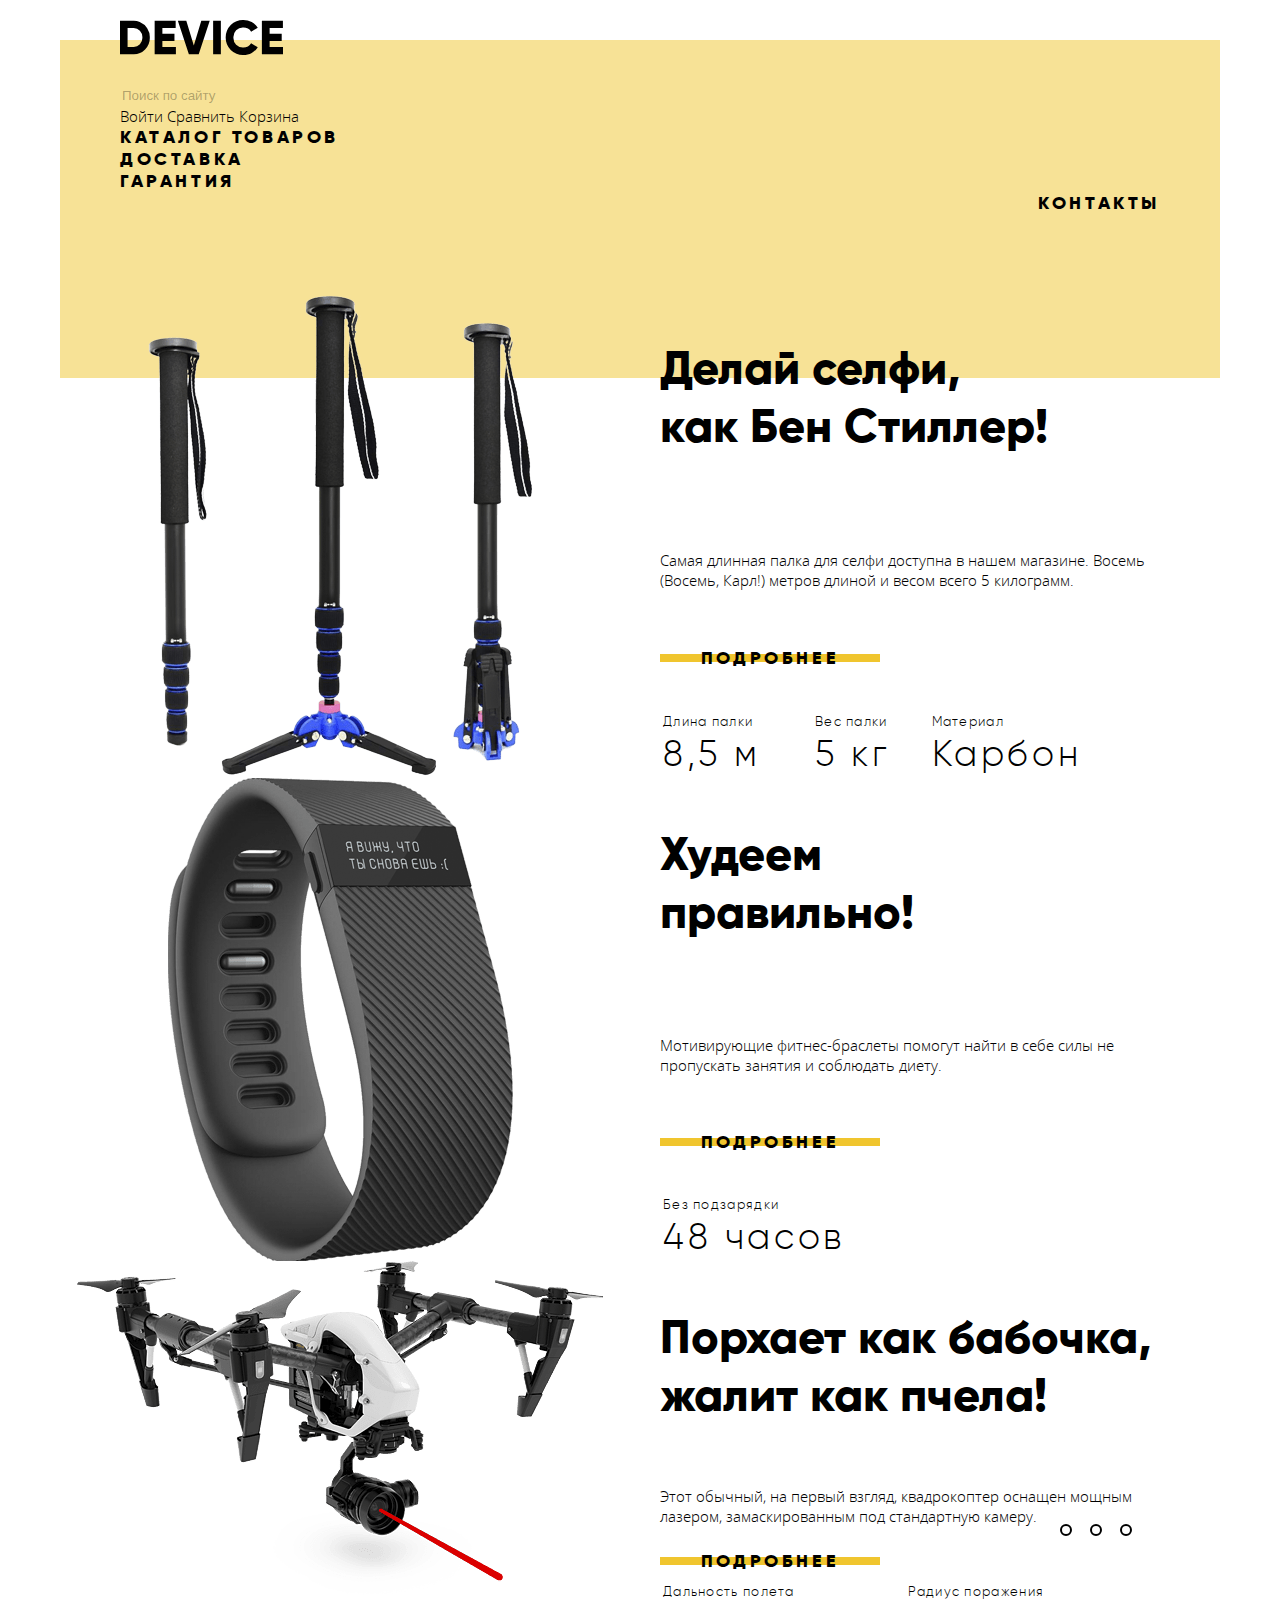
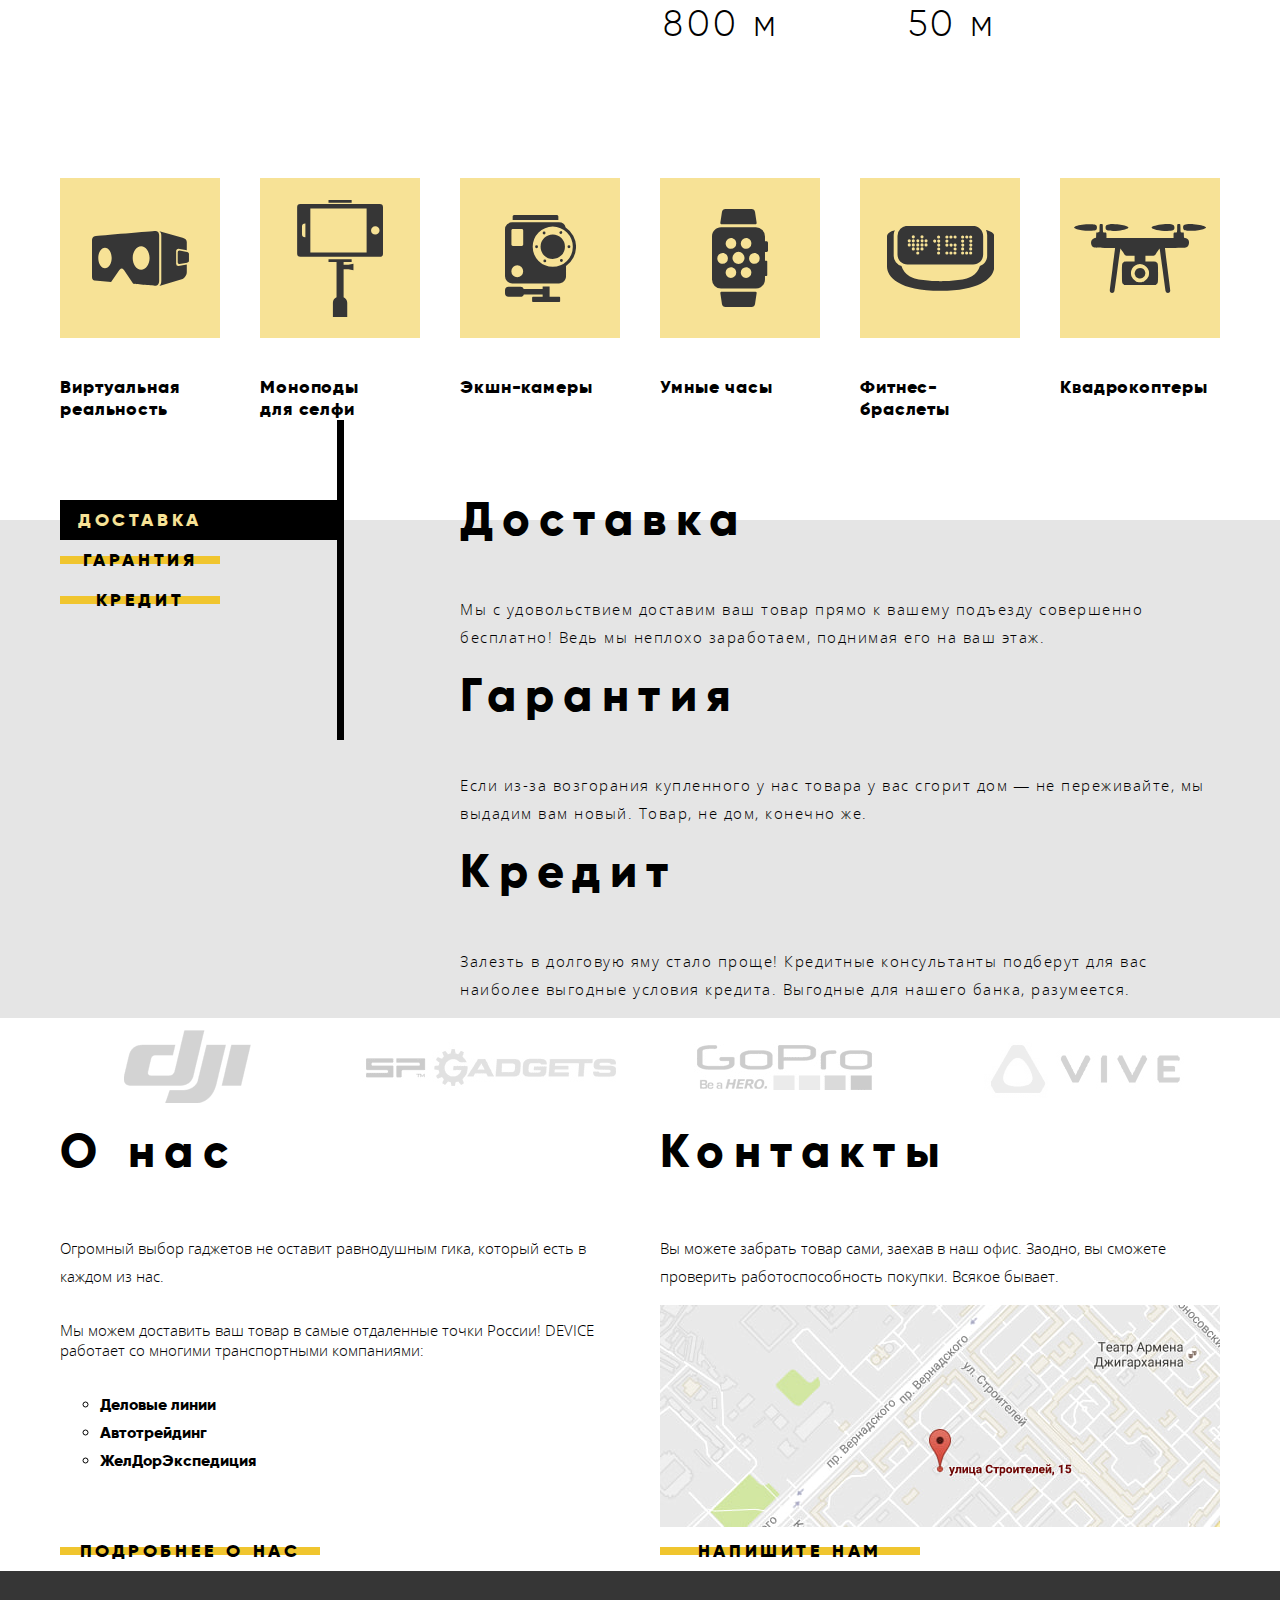
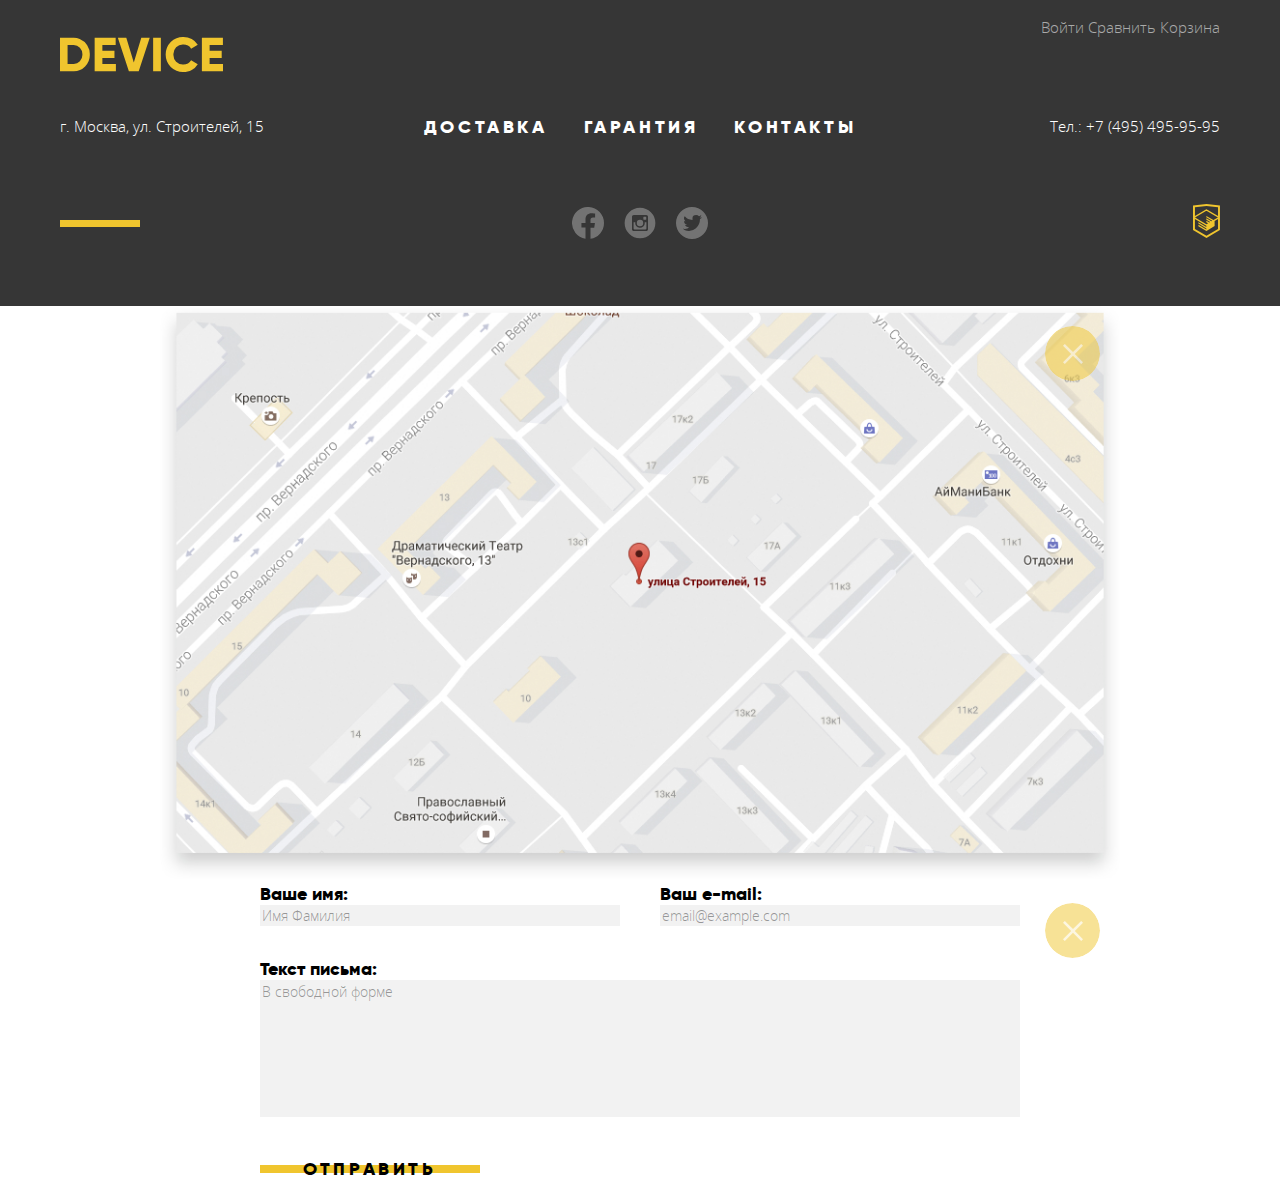
==== commit 2f2b4864: "Правки по раскладке компонентов" ====
--- a/index.html
+++ b/index.html
@@ -12,30 +12,35 @@
         <a class="logo header-logo">
           <img src="img/logo-header.svg" width="163" height="35" alt="Логотип магазина электроники «Девайс»">
         </a>
-        <form class="nav-search-form" action="#" method="GET">
-          <label> 
-            <span class="visually-hidden">Поиск по сайту</span>
-            <input class="nav-search-input" type="search" name="nav-search-input" placeholder="Поиск по сайту">
-            <button class="nav-search-button" type="submit">Найти</button>
-          </label>
-        </form>
-        <a class="header-link login header-login" href="blank.html">Войти</a>
-        <!-- 
-        <a class="header-link login header-login" href="blank.html">Валентин Петухов</a>
-        <a class="header-link logout header-logout" href="blank.html">Выйти</a>
-        -->
-        <a class="header-link compare header-compare" href="blank.html">Сравнить</a>
-        <a class="header-link card header-card" href="blank.html">Корзина</a>
+        <div class="user-menu header-user-menu">
+            <form class="nav-search-form" action="#" method="GET">
+              <label> 
+              <span class="visually-hidden">Поиск по сайту</span>
+              <input class="nav-search-input" type="search" name="nav-search-input" placeholder="Поиск по сайту">
+              <button class="nav-search-button" type="submit">Найти</button>
+            </label>
+          </form>
+          <a class="header-link login header-login" href="blank.html">Войти</a>
+          <!-- 
+          <div class="login-wrap header-login-wrap">  
+            <a class="header-link login header-login" href="blank.html">Валентин Петухов</a>
+            <a class="header-link logout header-logout" href="blank.html">Выйти</a>
+          </div>
+          -->
+          <a class="header-link compare header-compare" href="blank.html">Сравнить</a>
+          <a class="header-link card header-card" href="blank.html">Корзина</a>
+        </div>
         <ul class="nav-list header-nav-list">
           <li class="nav-item nav-item-catalog">
             <a class="nav-link nav-link-catalog" href="catalog.html">Катaлог товаров</a>
             <!-- Открытый выпадающий список, начало -->
-            <ul class="nav-catalog-list">
+            <ul class="nav-catalog-list nav-catalog-list-index">
               <li class="nav-catalog-item"><a href="catalog.html">Виртуальная реальность</a></li>
               <li class="nav-catalog-item"><a href="catalog.html">Моноподы для селфи</a></li>
               <li class="nav-catalog-item"><a href="catalog.html">Экшн-камеры</a></li>
               <li class="nav-catalog-item"><a href="catalog.html">Фитнес-браслеты</a></li>
               <li class="nav-catalog-item"><a href="catalog.html">Умные часы</a></li>
+              <br>
               <li class="nav-catalog-item"><a href="catalog.html">Квадрокоптер</a></li>
             </ul>
             <!-- Открытый выпадающий список, конец -->
@@ -55,62 +60,68 @@
           <li class="slider-item">
             <h3 class="visually-hidden">Самая длинная селфи-палка</h3>
             <img class="slider-image" src="img/slider-1.png" width="384" height="486" alt="Чёрная телескопическая селфи-палка">
-            <p class="main-title slider-title">Делай селфи, <br>как Бен Стиллер!</p>
-            <p class="slider-text">Самая длинная палка для селфи доступна в нашем магазине. Восемь (Восемь, Карл!) метров длиной и весом всего 5 килограмм.</p>
-            <table class="slider-specs specs-table">
-              <tr class="specs-row specs-row-param">
-                <td>Длина палки</td>
-                <td>Вес палки</td>
-                <td>Материал</td>
-              </tr>
-              <tr class="specs-row specs-row-value">
-                <td>8,5 м</td>
-                <td>5 кг</td>
-                <td>Карбон</td>
-              </tr>
-            </table>
-            <a class="button slider-link" href="blank.html">
-              <span class="button-text">Подробнее</span>
-            </a>
+            <div class="slider-content">
+              <p class="main-title slider-title">Делай селфи, <br>как Бен Стиллер!</p>
+              <p class="slider-text">Самая длинная палка для селфи доступна в нашем магазине. Восемь (Восемь, Карл!) метров длиной и весом всего 5 килограмм.</p>
+              <table class="slider-specs specs-table">
+                <tr class="specs-row specs-row-param">
+                  <td>Длина палки</td>
+                  <td>Вес палки</td>
+                  <td>Материал</td>
+                </tr>
+                <tr class="specs-row specs-row-value">
+                  <td>8,5 м</td>
+                  <td>5 кг</td>
+                  <td>Карбон</td>
+                </tr>
+              </table>
+              <a class="button slider-link" href="blank.html">
+                <span class="button-text">Подробнее</span>
+              </a>
+            </div>
           </li>
           <!-- Слайд 2 -->
           <li class="slider-item">
             <h3 class="visually-hidden">Фитнесс-браслет</h3>
             <img class="slider-image" src="img/slider-2.png" width="345" height="485" alt="Чёрный фитнесс-браслет с надписью на экране: «Я вижу, что ты снова ешь».">
-            <p class="main-title slider-title">Худеем <br>правильно!</p>
-            <p class="slider-text">Мотивирующие фитнес-браслеты помогут найти в себе силы  
-              не пропускать занятия и соблюдать диету.</p>
-            <table class="slider-specs specs-table">
-              <tr class="specs-row specs-row-param">
-                <td>Без подзарядки</td>
-              </tr>
-              <tr class="specs-row specs-row-value">
-                <td>48 часов</td>
-              </tr>
-            </table>
-            <a class="button slider-link" href="blank.html">
-              <span class="button-text">Подробнее</span>
-            </a>
+            <div class="slider-content">
+              <p class="main-title slider-title">Худеем <br>правильно!</p>
+              <p class="slider-text">Мотивирующие фитнес-браслеты помогут найти в себе силы  
+                не пропускать занятия и соблюдать диету.</p>
+              <table class="slider-specs specs-table">
+                <tr class="specs-row specs-row-param">
+                  <td>Без подзарядки</td>
+                </tr>
+                <tr class="specs-row specs-row-value">
+                  <td>48 часов</td>
+                </tr>
+              </table>
+              <a class="button slider-link" href="blank.html">
+                <span class="button-text">Подробнее</span>
+              </a>
+            </div>
           </li>
           <!-- Слайд 3 -->
           <li class="slider-item">
             <h3 class="visually-hidden">Квадрокоптер с лазером</h3>
             <img class="slider-image" src="img/slider-3.png" width="526" height="334" alt="Квадрокоптер, стреляющий из лазерной пушки, прикрепленной к корпусу">
-            <p class="main-title slider-title">Порхает как бабочка, <br>жалит как пчела!</p>
-            <p class="slider-text">Этот обычный, на первый взгляд, квадрокоптер оснащен мощным лазером, замаскированным под стандартную камеру.</p>
-            <table class="slider-specs specs-table">
-              <tr class="specs-row specs-row-param">
-                <td>Дальность полета</td>
-                <td>Радиус поражения</td>
-              </tr>
-              <tr class="specs-row specs-row-value">
-                <td>800 м</td>
-                <td>50 м</td>
-              </tr>
-            </table>
-            <a class="button slider-link" href="blank.html">
-              <span class="button-text">Подробнее</span>
-            </a>
+            <div class="slider-content">
+              <p class="main-title slider-title">Порхает как бабочка, <br>жалит как пчела!</p>
+              <p class="slider-text">Этот обычный, на первый взгляд, квадрокоптер оснащен мощным лазером, замаскированным под стандартную камеру.</p>
+              <table class="slider-specs specs-table">
+                <tr class="specs-row specs-row-param">
+                  <td>Дальность полета</td>
+                  <td>Радиус поражения</td>
+                </tr>
+                <tr class="specs-row specs-row-value">
+                  <td>800 м</td>
+                  <td>50 м</td>
+                </tr>
+              </table>
+              <a class="button slider-link" href="blank.html">
+                <span class="button-text">Подробнее</span>
+              </a>
+            </div>
           </li>
         </ul>
         <ul class="slider-nav-list">
@@ -208,7 +219,7 @@
         </ul>
       </section>
       <div class="container info-grid">
-        <section class="info">
+        <section class="info info-about">
           <h2 class="section-title info-title">О нас</h2>
           <p class="section-text info-text">Огромный выбор гаджетов не оставит равнодушным гика, который есть в каждом из нас.</p>
           <p class="info-text">Мы можем доставить ваш товар в самые отдаленные точки России! DEVICE работает со многими транспортными компаниями:</p>
@@ -221,7 +232,7 @@
             <span class="button-text">Подробнее о нас</span>
           </a>
         </section>
-        <section class="contacts">
+        <section class="info info-contacts">
           <h2 class="section-title contacts-title">Контакты</h2>
           <p class="section-text contacts-text">Вы можете забрать товар сами, заехав в наш офис. Заодно, вы сможете проверить работоспособность покупки. Всякое бывает.</p>
           <a class="contacts-map" href="#">
@@ -241,8 +252,8 @@
         <div class="footer-user-menu">
           <a class="footer-link login footer-login" href="blank.html">Войти</a>
           <!-- 
-          <a class="footer-link login footer-login" href="blank.html">Валентин Петухов</a>
-          <a class="footer-link logout footer-logout" href="blank.html">Выйти</a>
+          <a class="header-link login header-login" href="blank.html">Валентин Петухов</a>
+          <a class="header-link logout header-logout" href="blank.html">Выйти</a>
           -->
           <a class="footer-link compare footer-compare" href="blank.html">Сравнить</a>
           <a class="footer-link card footer-card" href="blank.html">Корзина</a>
@@ -258,17 +269,17 @@
         </div>
         <div class="footer-external-links">
           <ul class="social-list">
-            <li class="social-list-item">
+            <li class="social-item">
               <a class="social-link social-link-facebook" href="https://www.facebook.com/">
                 <span class="visually-hidden">Фейсбук</span>
               </a>
             </li>
-            <li class="social-list-item">
+            <li class="social-item">
               <a class="social-link social-link-instagram" href="https://www.instagram.com/">
                 <span class="visually-hidden">Инстаграм</span>
               </a>
             </li>
-            <li class="social-list-item">
+            <li class="social-item">
               <a class="social-link social-link-twitter" href="https://twitter.com/">
                 <span class="visually-hidden">Твиттер</span>
               </a>
--- a/css/style.css
+++ b/css/style.css
@@ -118,13 +118,15 @@
 /* Container */
 
 .container {
-  max-width: 1190px;
+  max-width: 1160px;
   margin: 0 auto;
-  padding-left: 15px;
-  padding-right: 15px;
 }
 
 /* Header */
+
+.page-header {
+  margin-bottom: 44px;
+}
 
 .header {
   position: relative;
@@ -134,15 +136,6 @@
 
 .header-expanded {
   padding-bottom: 164px;
-}
-
-/* Site navigation */
-
-.site-nav {
-  display: grid;
-  grid-template-columns: calc(50% - 20px) 1fr auto auto;
-  row-gap: 50px;
-  column-gap: 40px;
 }
 
 /* Logo */
@@ -217,7 +210,6 @@
 /* Navigation links */
 
 .header-link {
-  justify-self: start;
   color: var(--basic);
   opacity: 1;
 }
@@ -259,14 +251,6 @@
   list-style: none;
 }
 
-.header-nav-list {
-  grid-column: 1 / -1;
-  display: grid;
-  grid-template-columns: calc(50% - 20px) auto auto 1fr;
-  gap: 40px;
-}
-
-
 /* Navigation catalog accordion */
 
 .nav-item:last-child {
@@ -276,15 +260,12 @@
 .nav-catalog-list {
   position: absolute;
   right: 0;
-  bottom: 0;
+  bottom: -114px;
   left: 0;
   display: none;
-  grid-auto-flow: column;
-  grid-template-columns: repeat(5, auto);
-  grid-template-rows: repeat(3, auto);
-  column-gap: 61px;
-  row-gap: 20px;
-  justify-content: start;
+  flex-direction: column;
+  flex-wrap: wrap;
+  align-content: start;
   height: 164px;
   margin: 0;
   padding: 30px 60px 35px 60px;
@@ -299,19 +280,25 @@
   z-index: 1;
 }
 
-
-.nav-catalog-item:last-child {
-  grid-column: 3 / 4;
+.nav-catalog-list-index {
+  right: 0;
+  bottom: 0;
+  left: 0;
 }
 
 .nav-link-catalog:hover ~ .nav-catalog-list {
-    display: grid;
+  display: flex;
 } 
 
 .nav-catalog-list:hover,
 .nav-catalog-list:focus {
-  display: grid;
+  display: flex;
 } 
+
+.nav-catalog-item {
+  margin-bottom: 16px;
+  margin-right: 60px;
+}
 
 /* Slider */
 
@@ -330,15 +317,19 @@
 
 .slider-item {
   display: grid;
-  grid-template-columns: calc(50% - 20px) calc(50% - 80px);
-  grid-template-rows: auto auto 40px auto;
-  column-gap: 40px;
-  row-gap: 30px;
+  grid-template-columns: 1fr 1fr;
+  gap: 40px;
 }
 
 .slider-image {
-  grid-row: 1 / -1;
   justify-self: center;
+}
+
+.slider-content {
+  display: flex;
+  flex-direction: column;
+  justify-content: space-between;
+  padding-right: 60px;
 }
 
 .main-title {
@@ -355,6 +346,10 @@
   font-weight: 300;
 }
 
+.slider-specs {
+  order: 1;
+}
+
 .specs-row-param {
   font-size: 13px;
   line-height: 15px;
@@ -370,9 +365,7 @@
 }
 
 .slider-link {
-  grid-row: -2 / -3;
   width: 220px;
-  justify-self: start;
 }
 
 .slider-nav-list {
@@ -546,7 +539,7 @@
 
 .services-grid {
   display: grid;
-  grid-template-columns: 1fr 10% 65.5%;
+  grid-template-columns: minmax(170px, 1fr) 10% 65.5%;
 }
 
 .services-list {
@@ -609,8 +602,7 @@
 }
 
 .services-button-active::before {
-  height: 40px;
-  background-color: var(--basic);
+  background-color: transparent;
 }
 
 /* Brands */
@@ -641,6 +633,11 @@
   display: grid;
   grid-template-columns: 1fr 1fr;
   grid-gap: 40px; 
+}
+
+.info {
+  display: flex;
+  flex-direction: column;
 }
 
 .section-text {
@@ -657,6 +654,7 @@
 
 .info-link {
   width: 260px;
+  margin-top: auto;
 }
 
 /* Footer */
@@ -707,10 +705,11 @@
 }
 
 .footer-nav-list {
-  display: grid;
-  grid-template-columns: repeat(3, max-content);
-  gap: 36px;
-  justify-content: center;
+  display: flex;
+}
+
+.footer-nav-item:not(:last-child) {
+  margin-right: 36px;
 }
 
 .footer-nav-list a {
@@ -748,13 +747,15 @@
 /* Socails */
 
 .social-list {
-  display: grid;
-  grid-template-columns: repeat(3, max-content);
-  grid-gap: 20px;
+  display: flex;
   justify-content: center;
   margin: 0;
   padding: 0;
   list-style: none;
+}
+
+.social-item:not(:last-child) {
+  margin-right: 20px;
 }
 
 .social-link {
@@ -830,7 +831,8 @@
 }
 
 .mail-label {
-  display: grid;
+  display: flex;
+  flex-direction: column;
 }
 
 .mail-label-text {
@@ -901,19 +903,36 @@
 
 /* Catalog page */
 
+.page-title-container {
+  max-width: 1160px;
+  margin: 0 auto 50px auto;
+  padding-right: 60px;
+  padding-left: 60px;
+}
+
+.page-title {
+  margin-bottom: 30px;
+}
+
 /* Bredcrumbs */
 
 .breadcrumbs {
-  display: flex;
+  display: grid;
+  grid-auto-flow: column;
+  gap: 20px;
+  justify-content: start;
+  margin: 0;
+  padding: 0;
   font-size: 14px;
   line-height: 19px;
   list-style: none;
 }
 
 .breadcrumbs-item:not(:last-child) {
-  display: flex;
+  display: grid;
+  grid-template-columns: auto auto;
   align-items: center;
-  margin-right: 20px;
+  gap: 16px;
 }
 
 .breadcrumbs-item:not(:last-child)::after {
@@ -926,8 +945,7 @@
   transform: rotate(45deg);
 }
 
-.breadcrumbs a {
-  margin-right: 20px;
+.breadcrumbs-item:not(:last-child) a {
   color: var(--basic-faded);
 }
 
@@ -940,6 +958,13 @@
   color: var(--basic-transparent);
 }
 
+/* Catalog grid*/
+
+.catalog-grid {
+  display: grid;
+  grid-template-columns: 28% 72%;
+}
+
 /* Filters */
 
 .filters {
@@ -947,6 +972,8 @@
 }
 
 .filters-title {
+  margin: 0 0 70px 0;
+  padding: 25px 60px;
   font-family: "Gilroy", "Arial", sans-serif;
   font-size: 16px;
   line-height: 20px;
@@ -956,11 +983,19 @@
   background-color: var(--neutral-medium);
 }
 
+.filters-form {
+  padding-right: 68px;
+  padding-left: 60px;
+}
+
 .filters-fieldset {
+  margin: 0;
+  padding: 0;
   border: none;
 }
 
 .filters-legend {
+  padding-top: 14px;
   font-family: "Gilroy", "Arial", sans-serif;
   font-size: 14px;
   line-height: 17px;
@@ -976,6 +1011,8 @@
 }
 
 .filters-list {
+  margin: 0;
+  padding: 0;
   list-style: none;
 }
 
@@ -988,6 +1025,10 @@
 input[type="radio"]:disabled + .label-text {
   color: var(--label-disabled);
 } 
+
+.filters-submit {
+  width: 200px;
+}
 
 /* Catalog sort */
 
@@ -1000,10 +1041,15 @@
 }
 
 .catalog-sort {
+  display: grid;
+  grid-template-columns: repeat(2, max-content) 1fr;
+  align-items: center;
+  padding: 25px 0 25px 72px;
   background-color: var(--neutral-light);
 }
 
 .sort-text {
+  margin: 0 72px 0 0;
   font-size: 16px;
   line-height: 20px;
   letter-spacing: 0.1em;
@@ -1011,6 +1057,12 @@
 }
 
 .sort-type-list {
+  display: grid;
+  grid-auto-flow: column;
+  justify-content: start;
+  gap: 30px;
+  margin: 0;
+  padding: 0;
   font-family: "Open Sans", "Arial", sans-serif;
   font-size: 14px;
   line-height: 19px;
@@ -1033,11 +1085,18 @@
 }
 
 .sort-direction-list {
+  justify-self: end;
+  display: grid;
+  grid-auto-flow: column;
+  gap: 10px;
+  justify-content: start;
+  margin: 0;
+  padding: 0;
   list-style: none;
 }
 
 .sort-direction-link {
-  display: flex;
+  display: grid;
   justify-content: center;
   align-items: center;
   width: 24px;
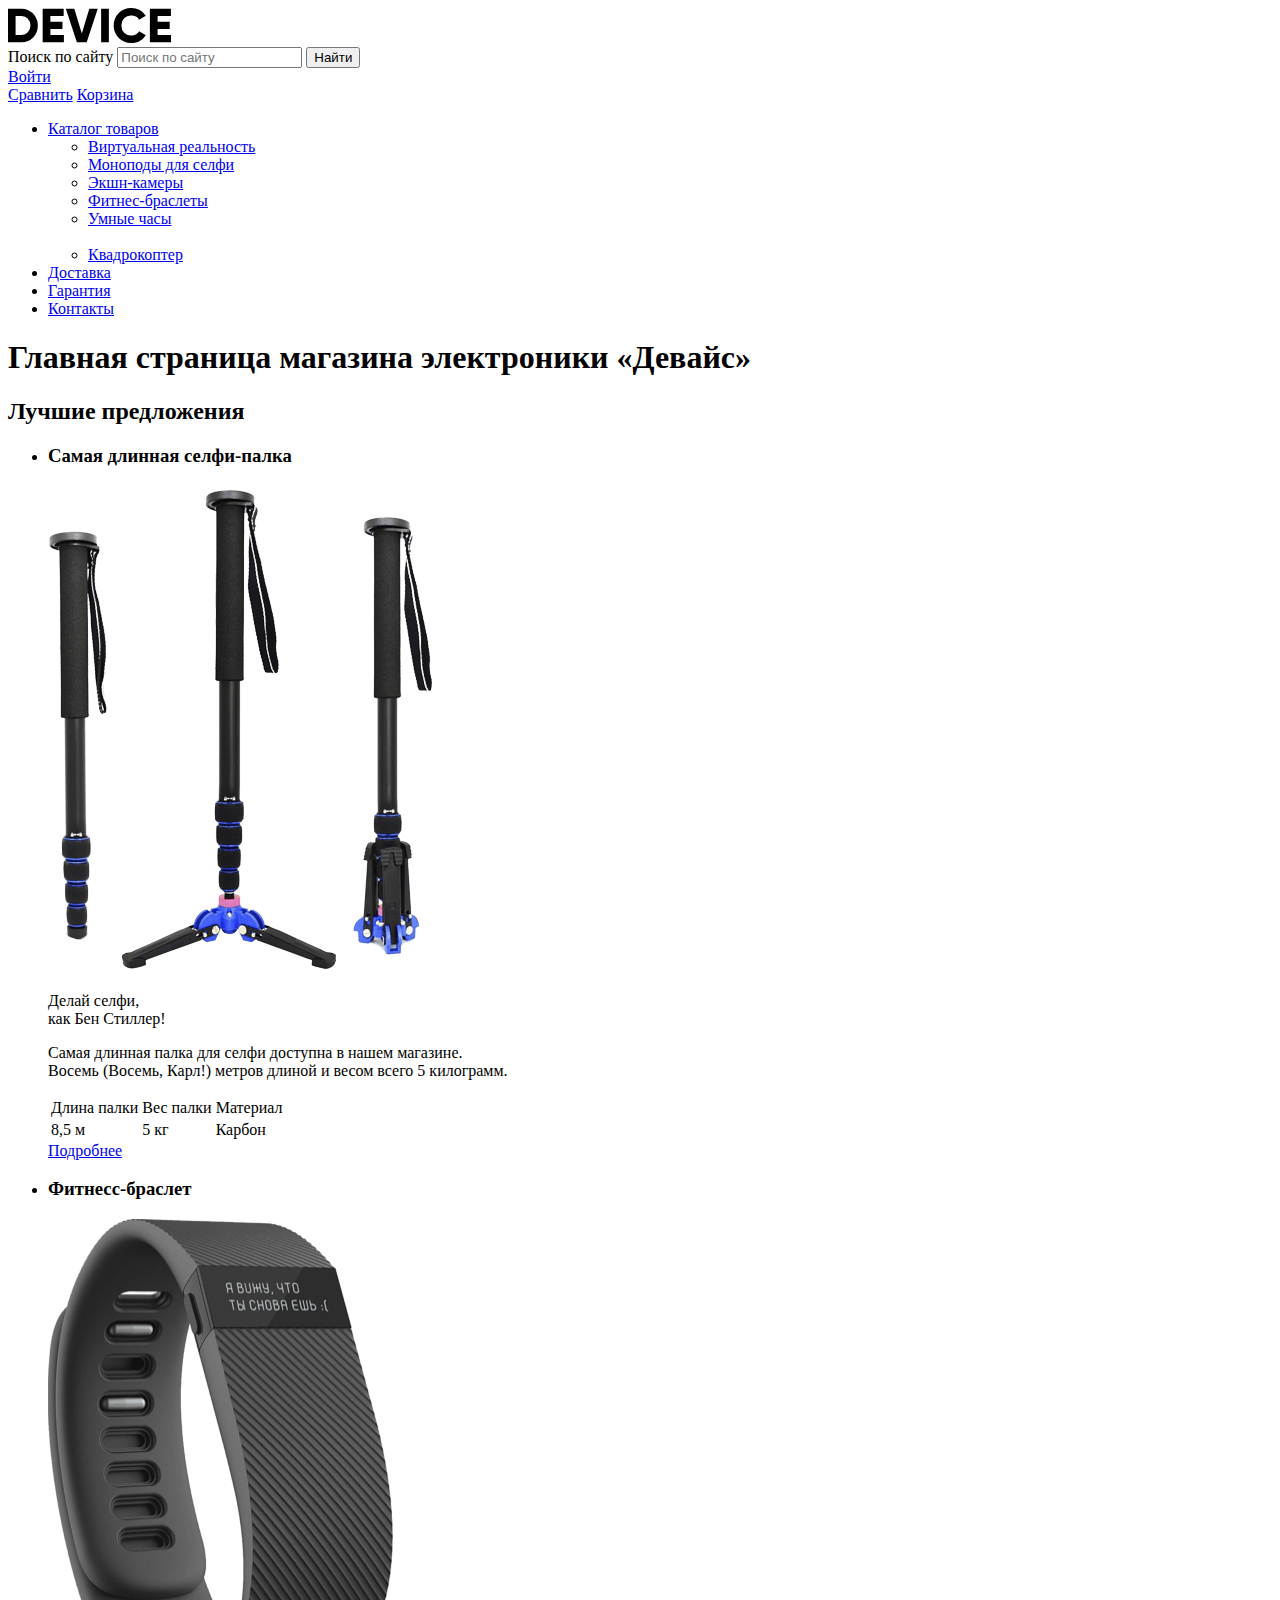
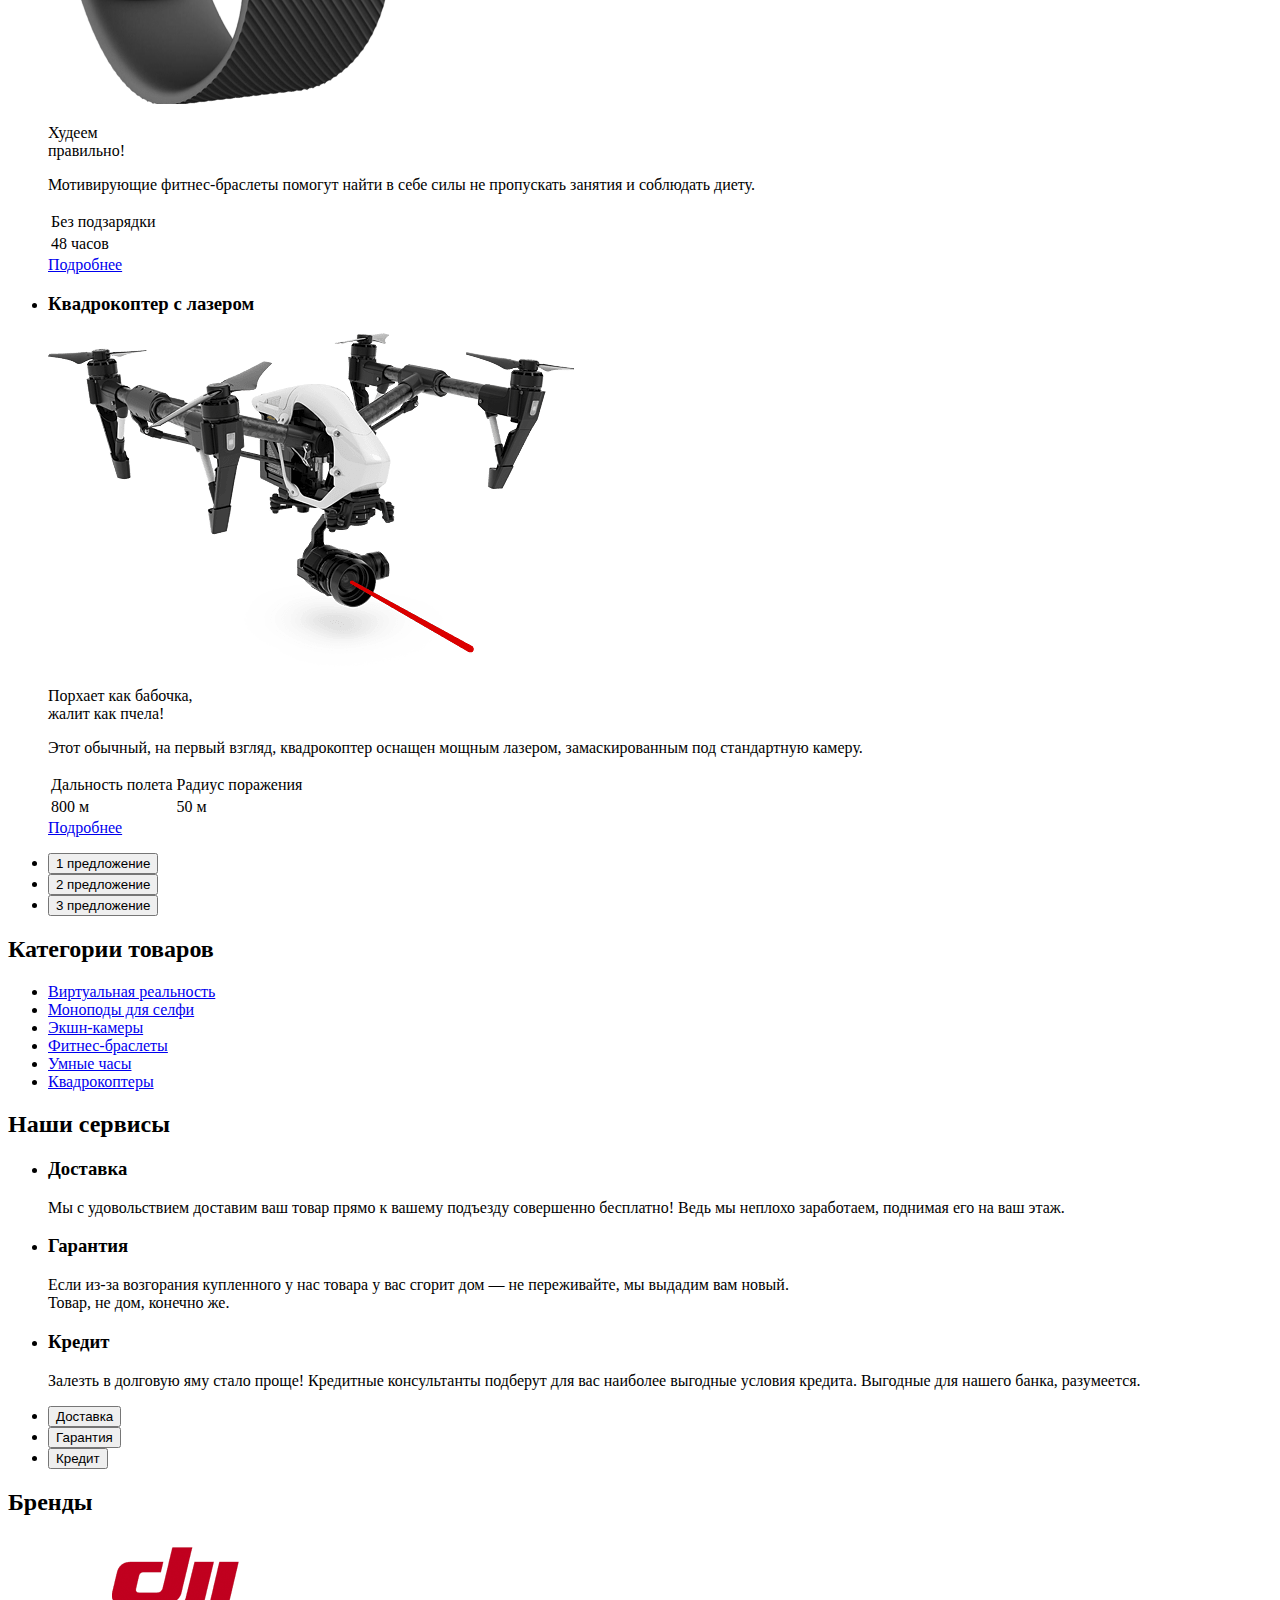
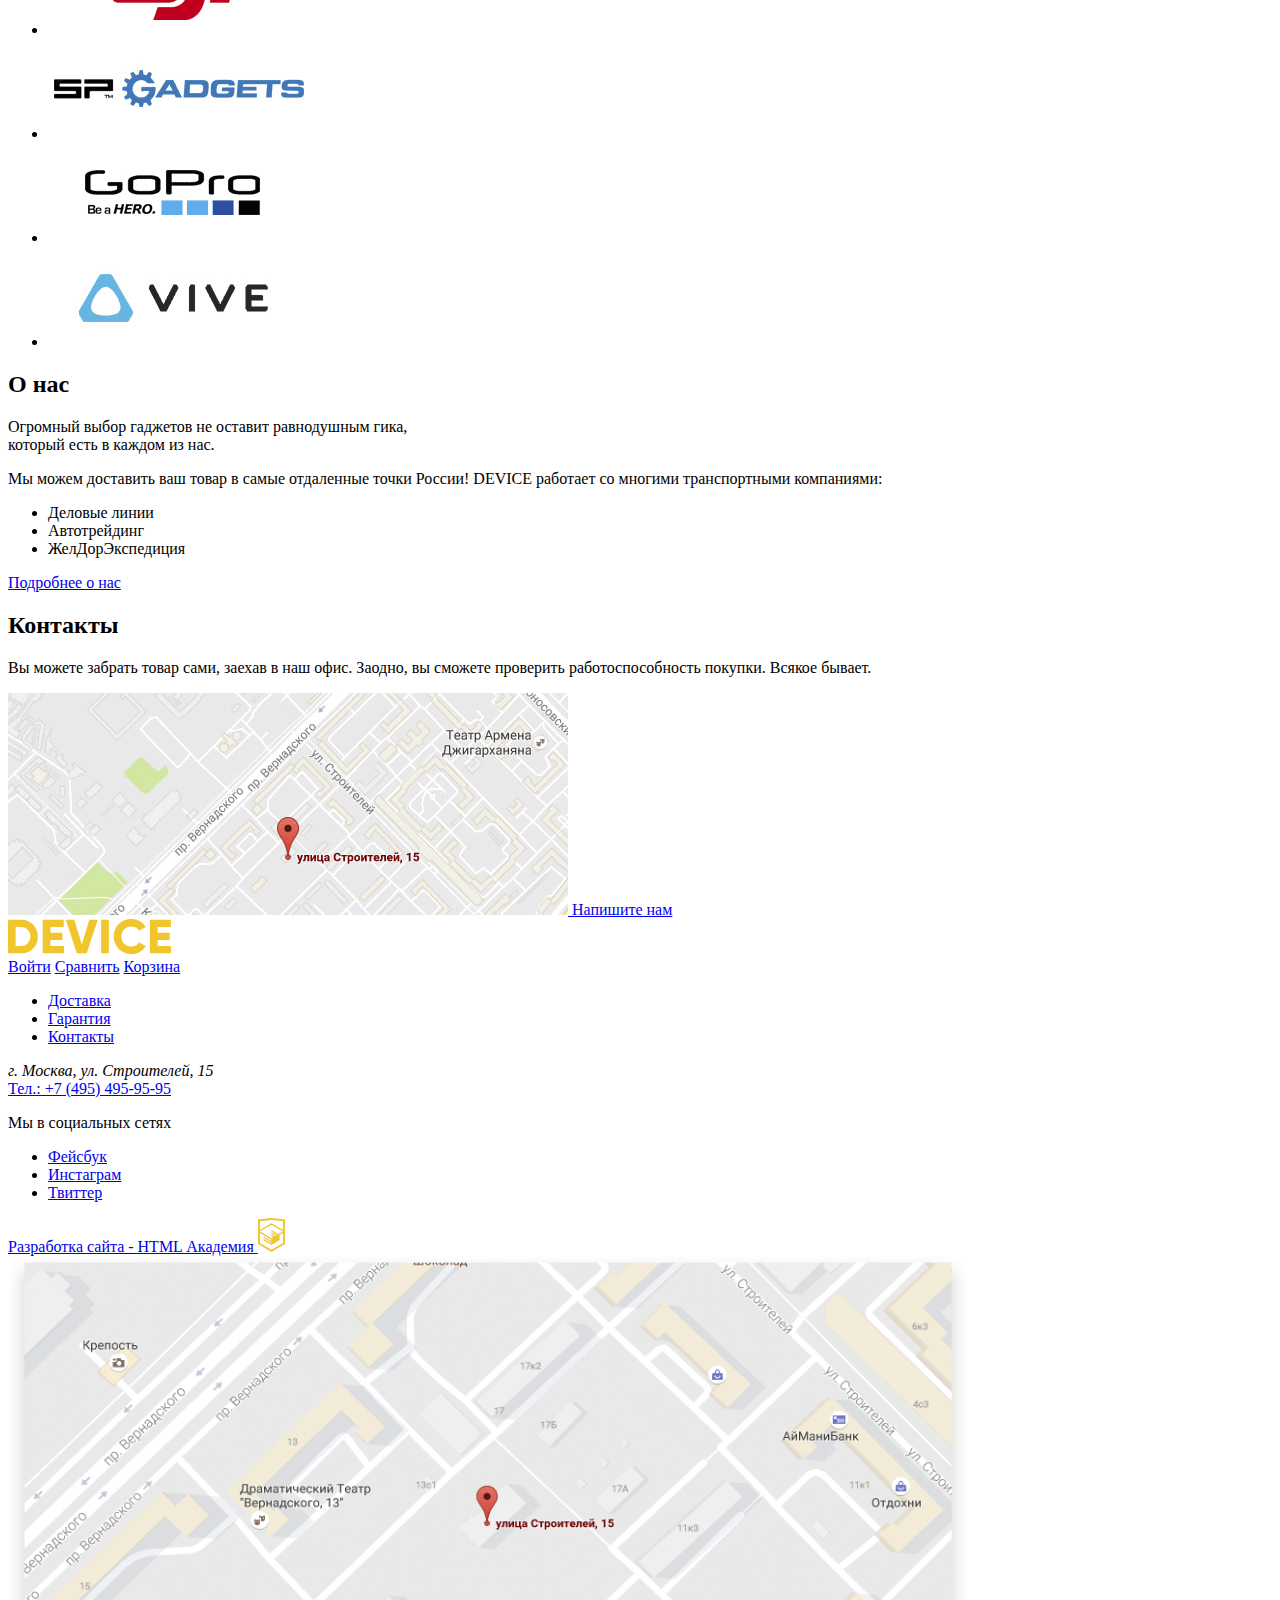
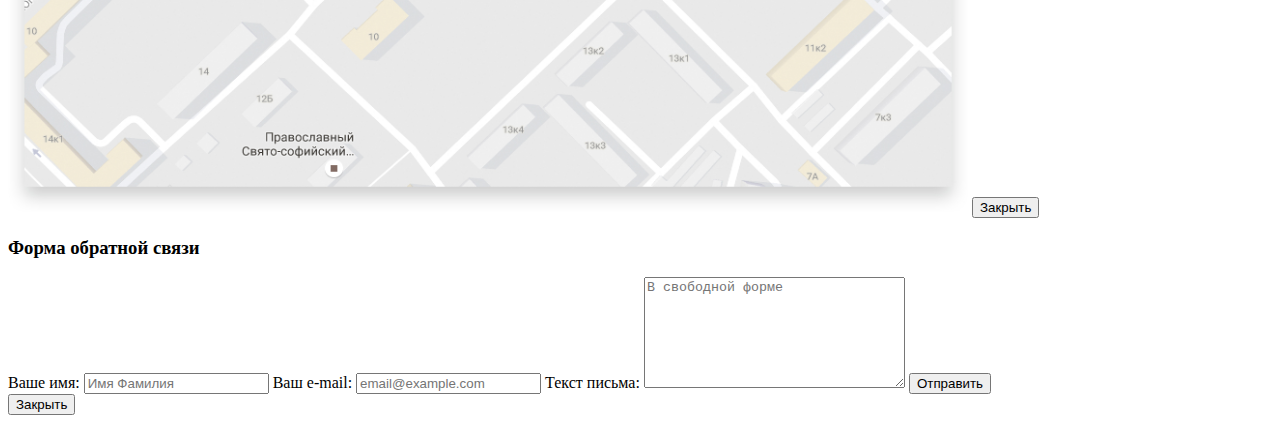
==== commit 03726ed2: "Улучшает доступность интерфейса" ====
--- a/index.html
+++ b/index.html
@@ -3,45 +3,56 @@
   <head>
     <meta charset="utf-8">
     <title>Магазин электроники «Девайс». Главная страница</title>
-    <link rel="stylesheet" href="css/normalize.css">
-    <link rel="stylesheet" href="css/style.css">
+    <link rel="stylesheet" href="css/style-min.css">
   </head>
   <body class="page-body">
-    <header class="page-header header header-expanded container">
+    <header class="page-header header container">
       <nav class="site-nav">
         <a class="logo header-logo">
           <img src="img/logo-header.svg" width="163" height="35" alt="Логотип магазина электроники «Девайс»">
         </a>
         <div class="user-menu header-user-menu">
-            <form class="nav-search-form" action="#" method="GET">
-              <label> 
+          <form class="nav-search-form" action="https://echo.htmlacademy.ru/" method="GET">
+            <label for="nav-search-input"> 
               <span class="visually-hidden">Поиск по сайту</span>
-              <input class="nav-search-input" type="search" name="nav-search-input" placeholder="Поиск по сайту">
-              <button class="nav-search-button" type="submit">Найти</button>
             </label>
+            <input class="nav-search-input" id="nav-search-input" type="search" name="nav-search-input" placeholder="Поиск по сайту">
+            <button class="nav-search-button" type="submit">Найти</button>
           </form>
-          <a class="header-link login header-login" href="blank.html">Войти</a>
-          <!-- 
-          <div class="login-wrap header-login-wrap">  
-            <a class="header-link login header-login" href="blank.html">Валентин Петухов</a>
-            <a class="header-link logout header-logout" href="blank.html">Выйти</a>
+          <div class="header-login-wrap">
+            <a class="header-link login header-login" href="blank.html" aria-label="Войти в личный профиль">Войти</a>
+            <!-- 
+            <a class="header-link login header-login" href="blank.html" aria-label="Страница личного профиля. Валентин Петухов">Валентин Петухов</a>
+            <a class="header-link logout header-logout" href="blank.html" aria-label="Выйти из личного профиля">Выйти</a>
+            -->
           </div>
-          -->
-          <a class="header-link compare header-compare" href="blank.html">Сравнить</a>
-          <a class="header-link card header-card" href="blank.html">Корзина</a>
-        </div>
-        <ul class="nav-list header-nav-list">
+          <a class="header-link compare header-compare" href="blank.html" aria-label="Открыть список сравнения">Сравнить</a>
+          <a class="header-link cart header-cart" href="blank.html">Корзина</a>
+        </div>
+        <ul class="nav-list header-nav-list nav-list-expanded">
           <li class="nav-item nav-item-catalog">
             <a class="nav-link nav-link-catalog" href="catalog.html">Катaлог товаров</a>
             <!-- Открытый выпадающий список, начало -->
-            <ul class="nav-catalog-list nav-catalog-list-index">
-              <li class="nav-catalog-item"><a href="catalog.html">Виртуальная реальность</a></li>
-              <li class="nav-catalog-item"><a href="catalog.html">Моноподы для селфи</a></li>
-              <li class="nav-catalog-item"><a href="catalog.html">Экшн-камеры</a></li>
-              <li class="nav-catalog-item"><a href="catalog.html">Фитнес-браслеты</a></li>
-              <li class="nav-catalog-item"><a href="catalog.html">Умные часы</a></li>
+            <ul class="nav-catalog-list">
+              <li class="nav-catalog-item">
+                <a class="nav-catalog-link" href="catalog.html">Виртуальная реальность</a>
+              </li>
+              <li class="nav-catalog-item">
+                <a class="nav-catalog-link" href="catalog.html">Моноподы для&nbsp;селфи</a>
+              </li>
+              <li class="nav-catalog-item">
+                <a class="nav-catalog-link" href="catalog.html">Экшн-камеры</a>
+              </li>
+              <li class="nav-catalog-item">
+                <a class="nav-catalog-link" href="catalog.html">Фитнес-браслеты</a>
+              </li>
+              <li class="nav-catalog-item">
+                <a class="nav-catalog-link" href="catalog.html">Умные часы</a>
+              </li>
               <br>
-              <li class="nav-catalog-item"><a href="catalog.html">Квадрокоптер</a></li>
+              <li class="nav-catalog-item">
+                <a class="nav-catalog-link" href="catalog.html">Квадрокоптер</a>
+              </li>
             </ul>
             <!-- Открытый выпадающий список, конец -->
           </li>
@@ -57,22 +68,25 @@
         <h2 class="visually-hidden">Лучшие предложения</h2>
         <ul class="slider-list">
           <!-- Слайд 1 -->
-          <li class="slider-item">
+          <li class="slider-item slider-item-current">
             <h3 class="visually-hidden">Самая длинная селфи-палка</h3>
             <img class="slider-image" src="img/slider-1.png" width="384" height="486" alt="Чёрная телескопическая селфи-палка">
             <div class="slider-content">
-              <p class="main-title slider-title">Делай селфи, <br>как Бен Стиллер!</p>
-              <p class="slider-text">Самая длинная палка для селфи доступна в нашем магазине. Восемь (Восемь, Карл!) метров длиной и весом всего 5 килограмм.</p>
+              <p class="main-title slider-title">Делай селфи, <br>как&nbsp;Бен&nbsp;Стиллер!</p>
+              <p class="slider-text">Самая длинная палка для&nbsp;селфи доступна в&nbsp;нашем магазине. 
+                <br>
+                Восемь (Восемь, Карл!) метров длиной и&nbsp;весом всего 5&nbsp;килограмм.
+              </p>
               <table class="slider-specs specs-table">
                 <tr class="specs-row specs-row-param">
-                  <td>Длина палки</td>
-                  <td>Вес палки</td>
-                  <td>Материал</td>
+                  <td class="specs-cell specs-cell-param">Длина палки</td>
+                  <td class="specs-cell specs-cell-param">Вес палки</td>
+                  <td class="specs-cell specs-cell-param">Материал</td>
                 </tr>
                 <tr class="specs-row specs-row-value">
-                  <td>8,5 м</td>
-                  <td>5 кг</td>
-                  <td>Карбон</td>
+                  <td class="specs-cell specs-cell-value">8,5&nbsp;м</td>
+                  <td class="specs-cell specs-cell-value">5&nbsp;кг</td>
+                  <td class="specs-cell specs-cell-value">Карбон</td>
                 </tr>
               </table>
               <a class="button slider-link" href="blank.html">
@@ -83,17 +97,17 @@
           <!-- Слайд 2 -->
           <li class="slider-item">
             <h3 class="visually-hidden">Фитнесс-браслет</h3>
-            <img class="slider-image" src="img/slider-2.png" width="345" height="485" alt="Чёрный фитнесс-браслет с надписью на экране: «Я вижу, что ты снова ешь».">
+            <img class="slider-image" src="img/slider-2.png" width="345" height="485" alt="Чёрный фитнес-браслет с надписью на экране: «Я вижу, что ты снова ешь».">
             <div class="slider-content">
               <p class="main-title slider-title">Худеем <br>правильно!</p>
-              <p class="slider-text">Мотивирующие фитнес-браслеты помогут найти в себе силы  
-                не пропускать занятия и соблюдать диету.</p>
+              <p class="slider-text">Мотивирующие фитнес-браслеты помогут найти в&nbsp;себе силы  
+                не&nbsp;пропускать занятия и&nbsp;соблюдать диету.</p>
               <table class="slider-specs specs-table">
                 <tr class="specs-row specs-row-param">
-                  <td>Без подзарядки</td>
+                  <td class="specs-cell specs-cell-param">Без подзарядки</td>
                 </tr>
                 <tr class="specs-row specs-row-value">
-                  <td>48 часов</td>
+                  <td class="specs-cell specs-cell-value">48&nbsp;часов</td>
                 </tr>
               </table>
               <a class="button slider-link" href="blank.html">
@@ -106,16 +120,16 @@
             <h3 class="visually-hidden">Квадрокоптер с лазером</h3>
             <img class="slider-image" src="img/slider-3.png" width="526" height="334" alt="Квадрокоптер, стреляющий из лазерной пушки, прикрепленной к корпусу">
             <div class="slider-content">
-              <p class="main-title slider-title">Порхает как бабочка, <br>жалит как пчела!</p>
-              <p class="slider-text">Этот обычный, на первый взгляд, квадрокоптер оснащен мощным лазером, замаскированным под стандартную камеру.</p>
+              <p class="main-title slider-title">Порхает как&nbsp;бабочка, <br>жалит как&nbsp;пчела!</p>
+              <p class="slider-text">Этот обычный, на&nbsp;первый взгляд, квадрокоптер оснащен мощным лазером, замаскированным под&nbsp;стандартную камеру.</p>
               <table class="slider-specs specs-table">
                 <tr class="specs-row specs-row-param">
-                  <td>Дальность полета</td>
-                  <td>Радиус поражения</td>
+                  <td class="specs-cell specs-cell-param">Дальность полета</td>
+                  <td class="specs-cell specs-cell-param">Радиус поражения</td>
                 </tr>
                 <tr class="specs-row specs-row-value">
-                  <td>800 м</td>
-                  <td>50 м</td>
+                  <td class="specs-cell specs-cell-value">800&nbsp;м</td>
+                  <td class="specs-cell specs-cell-value">50&nbsp;м</td>
                 </tr>
               </table>
               <a class="button slider-link" href="blank.html">
@@ -126,7 +140,7 @@
         </ul>
         <ul class="slider-nav-list">
           <li class="slider-nav-item">
-            <button class="slider-nav-button" type="button">
+            <button class="slider-nav-button slider-nav-button-current" type="button">
               <span class="visually-hidden">1 предложение</span>
             </button>
           </li>
@@ -155,10 +169,10 @@
             <a class="category-link category-link-actioncam" href="catalog.html">Экшн-камеры</a>
           </li>
           <li class="category-item">
+            <a class="category-link category-link-band" href="catalog.html">Фитнес-браслеты</a>
+          </li>
+          <li class="category-item">
             <a class="category-link category-link-watch" href="catalog.html">Умные часы</a>
-          </li>
-          <li class="category-item">
-            <a class="category-link category-link-band" href="catalog.html">Фитнес-браслеты</a>
           </li>
           <li class="category-item">
             <a class="category-link category-link-copter" href="catalog.html">Квадрокоптеры</a>
@@ -169,32 +183,34 @@
         <div class="container services-grid">
           <h2 class="visually-hidden">Наши сервисы</h2>
           <ul class="services-list">
-            <li class="services-item services-item-delivery">
+            <li class="services-item services-item-delivery services-item-current">
               <h3 class="section-title services-title">Доставка</h3>
-              <p class="services-text">Мы с удовольствием доставим ваш товар прямо к вашему подъезду совершенно бесплатно! Ведь мы неплохо заработаем, поднимая его на ваш этаж.</p>
+              <p class="services-text">Мы с&nbsp;удовольствием доставим ваш&nbsp;товар прямо к&nbsp;вашему подъезду совершенно бесплатно! Ведь&nbsp;мы неплохо заработаем, поднимая его на&nbsp;ваш&nbsp;этаж.</p>
             </li>
             <li class="services-item services-item-warranty">
               <h3 class="section-title services-title">Гарантия</h3>
-              <p class="services-text">Если из-за возгорания купленного у нас товара у вас сгорит дом — не переживайте, мы выдадим вам новый. Товар, не дом, конечно же.</p>
+              <p class="services-text">Если из-за&nbsp;возгорания купленного у&nbsp;нас товара у&nbsp;вас сгорит дом&nbsp;— не&nbsp;переживайте, мы&nbsp;выдадим вам новый. 
+              <br>
+              Товар, не&nbsp;дом, конечно&nbsp;же.</p>
             </li>
             <li class="services-item services-item-credit">
               <h3 class="section-title services-title">Кредит</h3>
-              <p class="services-text">Залезть в долговую яму стало проще! Кредитные консультанты подберут для вас наиболее выгодные условия кредита. Выгодные для нашего банка, разумеется.</p>
+              <p class="services-text">Залезть в&nbsp;долговую яму стало проще! Кредитные консультанты подберут для&nbsp;вас наиболее выгодные условия кредита. Выгодные для&nbsp;нашего банка, разумеется.</p>
             </li>
           </ul>
           <ul class="services-nav-list">
-            <li class="services-nav-item services-nav-item-active">
-              <button class="button services-button services-button-active" type="button">
+            <li class="services-nav-item services-nav-item-current">
+              <button class="button services-button services-button-current" type="button" aria-label="Показать информацию о доставке">
                 <span class="button-text">Доставка</span>
               </button>
             </li>
             <li class="services-nav-item">
-              <button class="button services-button" type="button">
+              <button class="button services-button" type="button" aria-label="Показать информацию о гарантии">
                 <span class="button-text">Гарантия</span>
               </button>
             </li>
             <li class="services-nav-item">
-              <button class="button services-button" type="button">
+              <button class="button services-button" type="button" aria-label="Показать информацию о кредите">
                 <span class="button-text">Кредит</span>
               </button>
             </li>
@@ -221,20 +237,22 @@
       <div class="container info-grid">
         <section class="info info-about">
           <h2 class="section-title info-title">О нас</h2>
-          <p class="section-text info-text">Огромный выбор гаджетов не оставит равнодушным гика, который есть в каждом из нас.</p>
-          <p class="info-text">Мы можем доставить ваш товар в самые отдаленные точки России! DEVICE работает со многими транспортными компаниями:</p>
+          <p class="info-text info-about-text">Огромный выбор гаджетов не&nbsp;оставит равнодушным гика,
+            <br>который&nbsp;есть в&nbsp;каждом из&nbsp;нас.
+          </p>
+          <p class="info-text info-about-text">Мы можем доставить ваш товар в&nbsp;самые отдаленные точки России! DEVICE работает со&nbsp;многими транспортными компаниями:</p>
           <ul class="info-list">
             <li class="info-item">Деловые линии</li>
             <li class="info-item">Автотрейдинг</li>
             <li class="info-item">ЖелДорЭкспедиция</li>
           </ul>
           <a class="button info-link" href="blank.html">
-            <span class="button-text">Подробнее о нас</span>
+            <span class="button-text">Подробнее о&nbsp;нас</span>
           </a>
         </section>
         <section class="info info-contacts">
-          <h2 class="section-title contacts-title">Контакты</h2>
-          <p class="section-text contacts-text">Вы можете забрать товар сами, заехав в наш офис. Заодно, вы сможете проверить работоспособность покупки. Всякое бывает.</p>
+          <h2 class="section-title info-title">Контакты</h2>
+          <p class="info-text info-contacts-text">Вы можете забрать товар сами, заехав в&nbsp;наш&nbsp;офис. Заодно, вы&nbsp;сможете проверить работоспособность покупки. Всякое&nbsp;бывает.</p>
           <a class="contacts-map" href="#">
             <img src="img/map.jpg" width="560" height="222" alt="Карта проезда">
           </a>
@@ -250,24 +268,25 @@
           <img src="img/logo-footer.svg" width="163" height="35" alt="Логотип магазина электроники «Девайс»">
         </a>
         <div class="footer-user-menu">
-          <a class="footer-link login footer-login" href="blank.html">Войти</a>
+          <a class="footer-link login footer-login" href="blank.html" aria-label="Войти в личный профиль">Войти</a>
           <!-- 
-          <a class="header-link login header-login" href="blank.html">Валентин Петухов</a>
-          <a class="header-link logout header-logout" href="blank.html">Выйти</a>
+          <a class="header-link login header-login" href="blank.html" aria-label="Страница личного профиля. Валентин Петухов">Валентин Петухов</a>
+          <a class="header-link logout header-logout" href="blank.html" aria-label="Выйти из личного профиля">Выйти</a>
           -->
-          <a class="footer-link compare footer-compare" href="blank.html">Сравнить</a>
-          <a class="footer-link card footer-card" href="blank.html">Корзина</a>
+          <a class="footer-link compare footer-compare" href="blank.html" aria-label="Открыть список сравнения">Сравнить</a>
+          <a class="footer-link cart footer-cart" href="blank.html">Корзина</a>
         </div>
         <div class="footer-nav">
           <ul class="nav-list footer-nav-list">
-            <li class="footer-nav-item"><a href="blank.html">Доставка</a></li>
-            <li class="footer-nav-item"><a href="blank.html">Гарантия</a></li>
-            <li class="footer-nav-item"><a href="blank.html">Контакты</a></li>
+            <li class="footer-nav-item"><a class="footer-nav-link" href="blank.html">Доставка</a></li>
+            <li class="footer-nav-item"><a class="footer-nav-link" href="blank.html">Гарантия</a></li>
+            <li class="footer-nav-item"><a class="footer-nav-link" href="blank.html">Контакты</a></li>
           </ul>
           <address class="footer-address">г. Москва, ул. Строителей, 15</address>
           <a class="footer-tel" href="tel:+74954959595">Тел.: +7 (495) 495-95-95</a>
         </div>
         <div class="footer-external-links">
+          <p class="visually-hidden">Мы в социальных сетях</p>
           <ul class="social-list">
             <li class="social-item">
               <a class="social-link social-link-facebook" href="https://www.facebook.com/">
@@ -286,31 +305,35 @@
             </li>
           </ul>
           <a class="footer-copy" href="https://htmlacademy.ru/intensive/htmlcss" target="_blank">
-            <img src="img/html-academy.svg" width="27" height="34" alt="Логотип HTML-академии">
+            <span class="visually-hidden">Разработка сайта - HTML Академия</span>
+            <img src="img/html-academy.svg" width="27" height="34" alt="Логотип HTML Академии">
           </a>
         </div>
       </div>
     </footer>
     <!-- Попап с картой -->
-    <div class="modal modal-map">
-      <img src="img/map-big.jpg" width="994" height="593" alt="Карта проезда">
+    <div class="modal modal-map hidden">
+      <img class="modal-map-image" src="img/map-big.jpg" width="960" height="556" alt="Карта проезда">
       <button class="button-close button-close-map" type=button>
         <span class="visually-hidden">Закрыть</span>
       </button>
     </div>
     <!-- Попап формы связи -->
-    <section class="modal modal-mail">
+    <section class="modal modal-mail hidden">
       <div class="mail-container">
         <h3 class="visually-hidden">Форма обратной связи</h3>
-        <form class="mail-form" action="#" method="POST">
-          <label class="mail-label mail-label-name">Ваше имя: 
+        <form class="mail-form" action="https://echo.htmlacademy.ru/" method="POST" target="_blank">
+          <label class="mail-label mail-label-name">
+            <span class="mail-label-text">Ваше имя:</span> 
             <input class="mail-input" type="text" name="mail-name" placeholder="Имя Фамилия" required>
           </label>
-          <label class="mail-label mail-label-email">Ваш e-mail: 
+          <label class="mail-label mail-label-email">
+            <span class="mail-label-text">Ваш e-mail:</span> 
             <input class="mail-input" type="email" name="mail-email" placeholder="email@example.com" required>
           </label>
-          <label class="mail-label mail-label-text">Текст письма:
-            <textarea class="mail-input mail-input-text" name="mail-text" cols="30" rows="7" placeholder="В свободной форме"></textarea>
+          <label class="mail-label mail-label-message">
+            <span class="mail-label-text">Текст письма:</span>
+            <textarea class="mail-input mail-input-message" name="mail-message" cols="30" rows="7" placeholder="В свободной форме"></textarea>
           </label>
           <button class="button mail-submit" type="submit">
             <span class="button-text">Отправить</span>
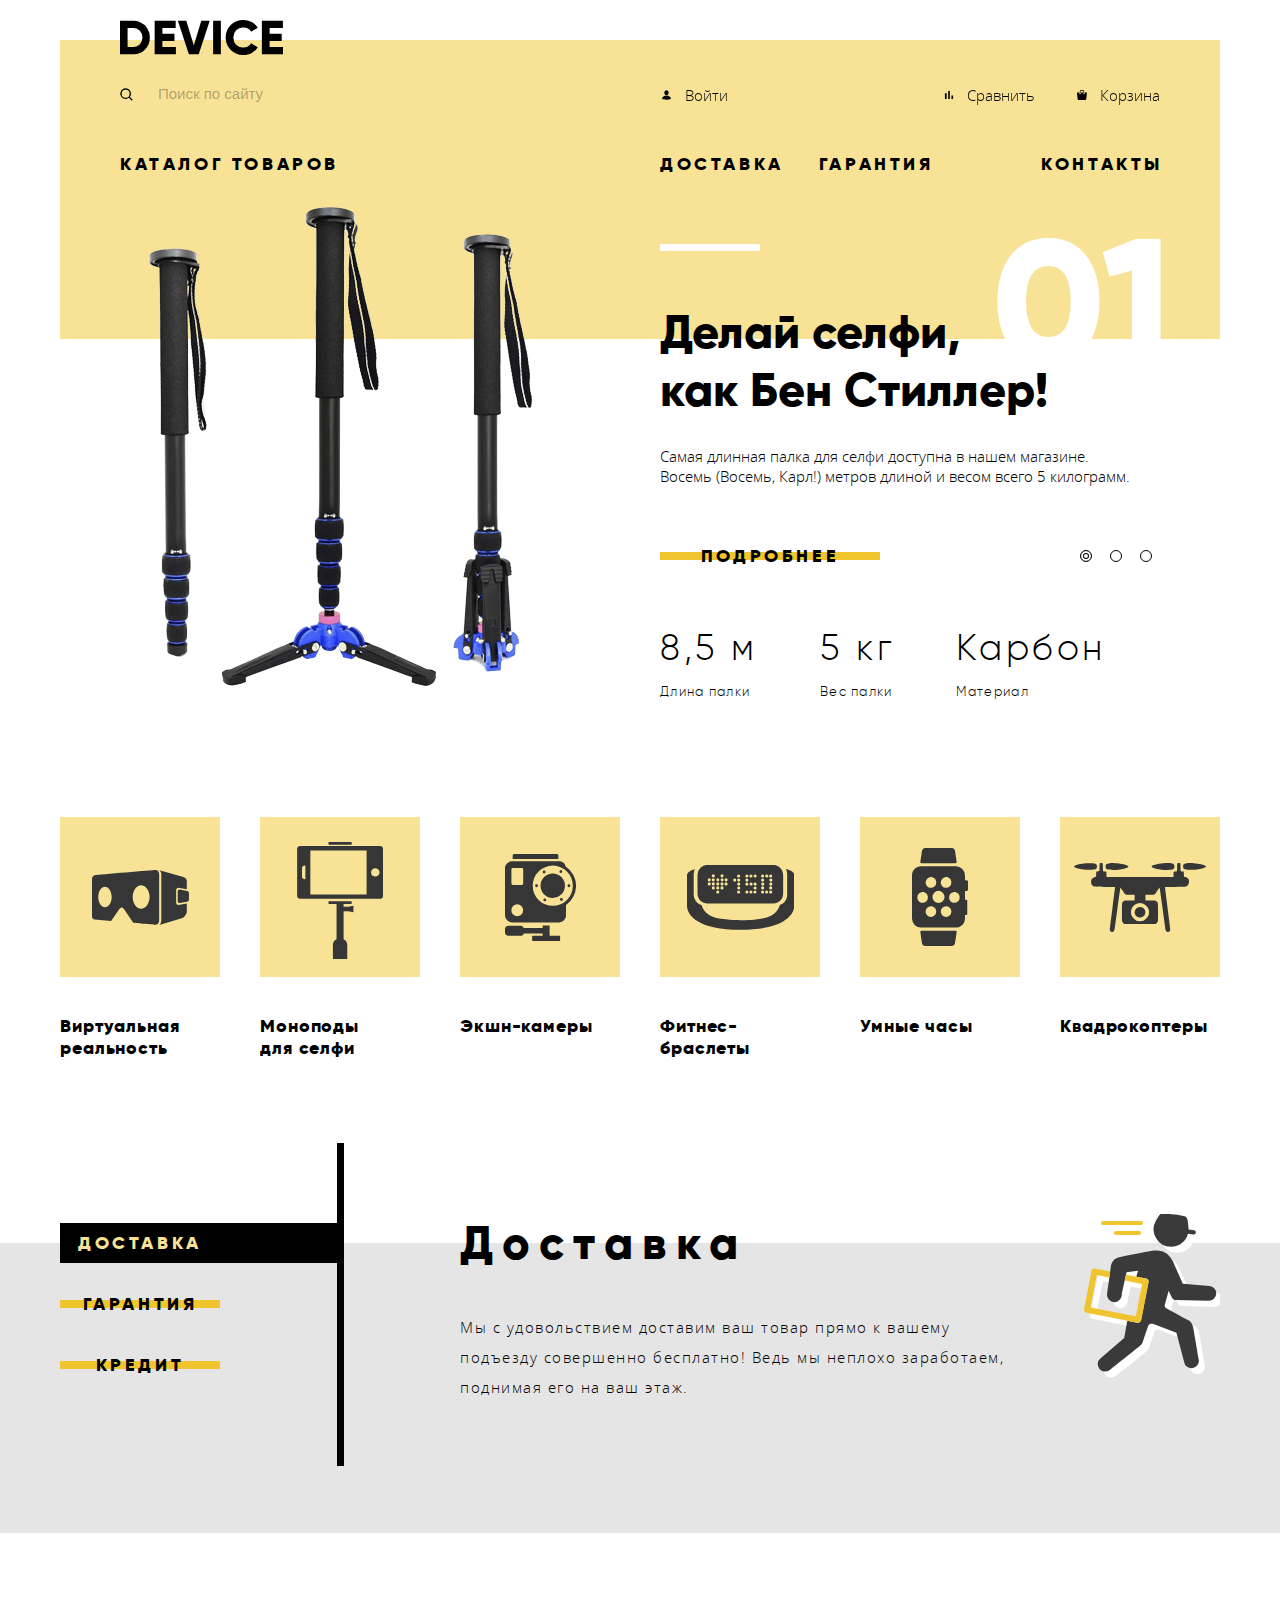
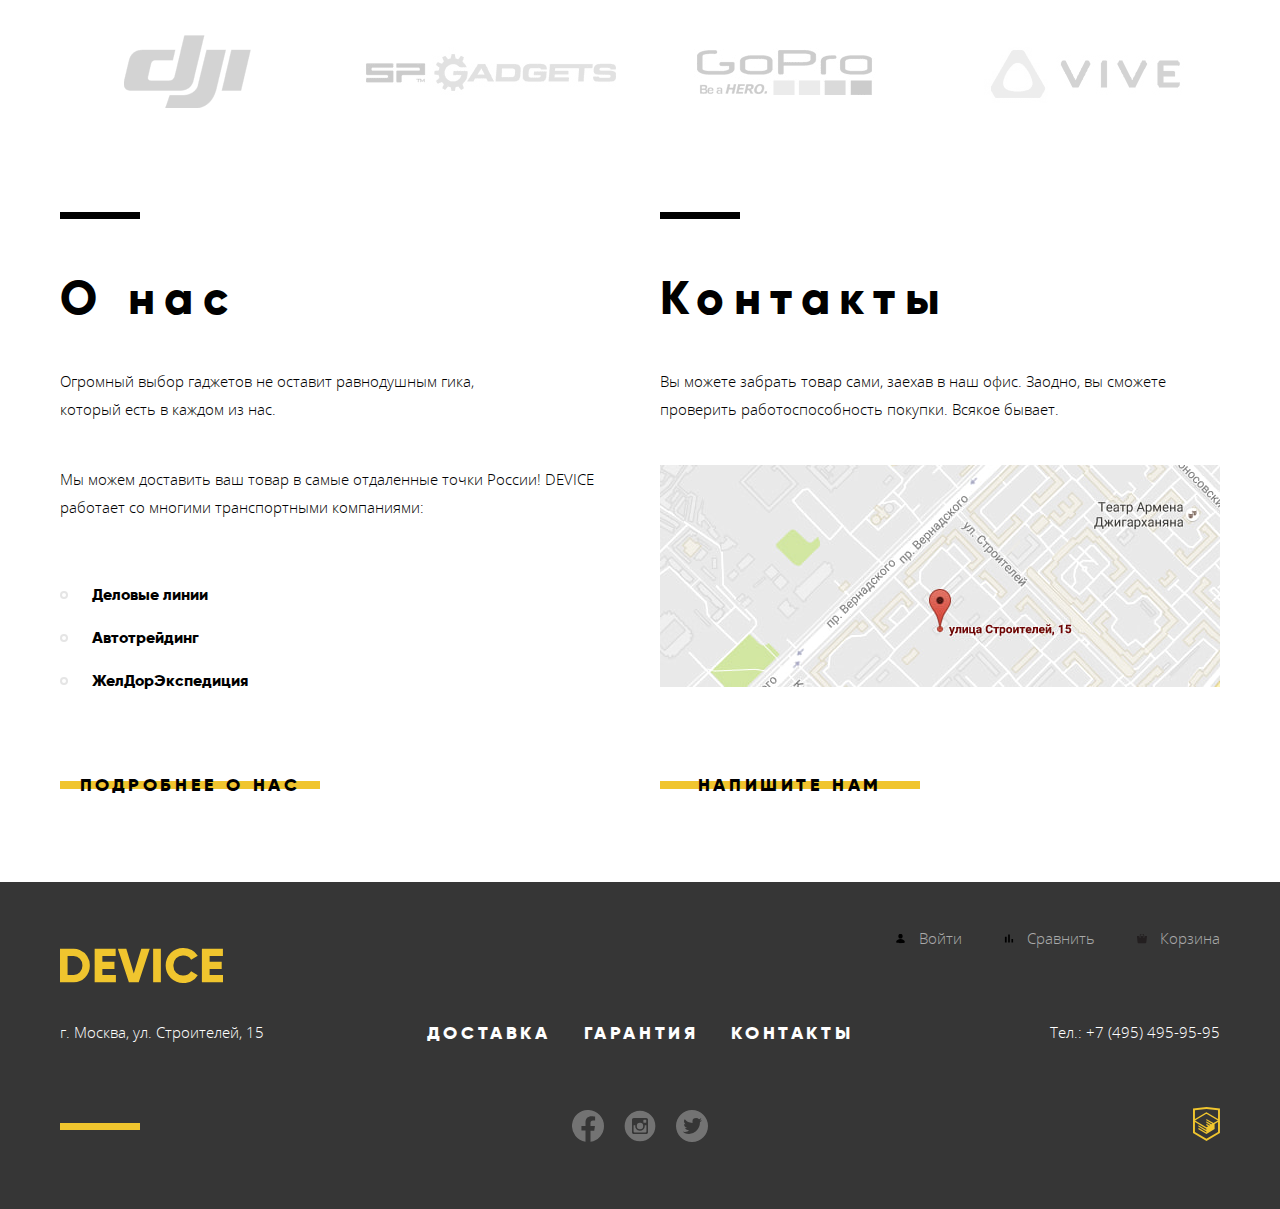
==== commit afc5b4e4: "Добавляет боковые пэддинги для контейнера" ====
--- a/index.html
+++ b/index.html
@@ -3,65 +3,67 @@
   <head>
     <meta charset="utf-8">
     <title>Магазин электроники «Девайс». Главная страница</title>
-    <link rel="stylesheet" href="css/style-min.css">
+    <link rel="stylesheet" href="css/style.css">
   </head>
   <body class="page-body">
-    <header class="page-header header container">
-      <nav class="site-nav">
-        <a class="logo header-logo">
-          <img src="img/logo-header.svg" width="163" height="35" alt="Логотип магазина электроники «Девайс»">
-        </a>
-        <div class="user-menu header-user-menu">
-          <form class="nav-search-form" action="https://echo.htmlacademy.ru/" method="GET">
-            <label for="nav-search-input"> 
-              <span class="visually-hidden">Поиск по сайту</span>
-            </label>
-            <input class="nav-search-input" id="nav-search-input" type="search" name="nav-search-input" placeholder="Поиск по сайту">
-            <button class="nav-search-button" type="submit">Найти</button>
-          </form>
-          <div class="header-login-wrap">
-            <a class="header-link login header-login" href="blank.html" aria-label="Войти в личный профиль">Войти</a>
-            <!-- 
-            <a class="header-link login header-login" href="blank.html" aria-label="Страница личного профиля. Валентин Петухов">Валентин Петухов</a>
-            <a class="header-link logout header-logout" href="blank.html" aria-label="Выйти из личного профиля">Выйти</a>
-            -->
+    <div class="container header-container">
+      <header class="page-header header">
+        <nav class="site-nav">
+          <a class="logo header-logo">
+            <img src="img/logo-header.svg" width="163" height="35" alt="Логотип магазина электроники «Девайс»">
+          </a>
+          <div class="user-menu header-user-menu">
+            <form class="nav-search-form" action="https://echo.htmlacademy.ru/" method="GET">
+              <label for="nav-search-input"> 
+                <span class="visually-hidden">Поиск по сайту</span>
+              </label>
+              <input class="nav-search-input" id="nav-search-input" type="search" name="nav-search-input" placeholder="Поиск по сайту">
+              <button class="nav-search-button" type="submit">Найти</button>
+            </form>
+            <div class="header-login-wrap">
+              <a class="header-link login header-login" href="blank.html" aria-label="Войти в личный профиль">Войти</a>
+              <!-- 
+              <a class="header-link login header-login" href="blank.html" aria-label="Страница личного профиля. Валентин Петухов">Валентин Петухов</a>
+              <a class="header-link logout header-logout" href="blank.html" aria-label="Выйти из личного профиля">Выйти</a>
+              -->
+            </div>
+            <a class="header-link compare header-compare" href="blank.html" aria-label="Открыть список сравнения">Сравнить</a>
+            <a class="header-link cart header-cart" href="blank.html">Корзина</a>
           </div>
-          <a class="header-link compare header-compare" href="blank.html" aria-label="Открыть список сравнения">Сравнить</a>
-          <a class="header-link cart header-cart" href="blank.html">Корзина</a>
-        </div>
-        <ul class="nav-list header-nav-list nav-list-expanded">
-          <li class="nav-item nav-item-catalog">
-            <a class="nav-link nav-link-catalog" href="catalog.html">Катaлог товаров</a>
-            <!-- Открытый выпадающий список, начало -->
-            <ul class="nav-catalog-list">
-              <li class="nav-catalog-item">
-                <a class="nav-catalog-link" href="catalog.html">Виртуальная реальность</a>
-              </li>
-              <li class="nav-catalog-item">
-                <a class="nav-catalog-link" href="catalog.html">Моноподы для&nbsp;селфи</a>
-              </li>
-              <li class="nav-catalog-item">
-                <a class="nav-catalog-link" href="catalog.html">Экшн-камеры</a>
-              </li>
-              <li class="nav-catalog-item">
-                <a class="nav-catalog-link" href="catalog.html">Фитнес-браслеты</a>
-              </li>
-              <li class="nav-catalog-item">
-                <a class="nav-catalog-link" href="catalog.html">Умные часы</a>
-              </li>
-              <br>
-              <li class="nav-catalog-item">
-                <a class="nav-catalog-link" href="catalog.html">Квадрокоптер</a>
-              </li>
-            </ul>
-            <!-- Открытый выпадающий список, конец -->
-          </li>
-          <li class="nav-item"><a class="nav-link" href="blank.html">Доставка</a></li>
-          <li class="nav-item"><a class="nav-link" href="blank.html">Гарантия</a></li>
-          <li class="nav-item"><a class="nav-link" href="blank.html">Контакты</a></li>
-        </ul>
-      </nav>
-    </header>
+          <ul class="nav-list header-nav-list nav-list-expanded">
+            <li class="nav-item nav-item-catalog">
+              <a class="nav-link nav-link-catalog" href="catalog.html">Катaлог товаров</a>
+              <!-- Открытый выпадающий список, начало -->
+              <ul class="nav-catalog-list">
+                <li class="nav-catalog-item">
+                  <a class="nav-catalog-link" href="catalog.html">Виртуальная реальность</a>
+                </li>
+                <li class="nav-catalog-item">
+                  <a class="nav-catalog-link" href="catalog.html">Моноподы для&nbsp;селфи</a>
+                </li>
+                <li class="nav-catalog-item">
+                  <a class="nav-catalog-link" href="catalog.html">Экшн-камеры</a>
+                </li>
+                <li class="nav-catalog-item">
+                  <a class="nav-catalog-link" href="catalog.html">Фитнес-браслеты</a>
+                </li>
+                <li class="nav-catalog-item">
+                  <a class="nav-catalog-link" href="catalog.html">Умные часы</a>
+                </li>
+                <br>
+                <li class="nav-catalog-item">
+                  <a class="nav-catalog-link" href="catalog.html">Квадрокоптер</a>
+                </li>
+              </ul>
+              <!-- Открытый выпадающий список, конец -->
+            </li>
+            <li class="nav-item"><a class="nav-link" href="blank.html">Доставка</a></li>
+            <li class="nav-item"><a class="nav-link" href="blank.html">Гарантия</a></li>
+            <li class="nav-item"><a class="nav-link" href="blank.html">Контакты</a></li>
+          </ul>
+        </nav>
+      </header>
+    </div>
     <main class="page-main">
       <h1 class="visually-hidden">Главная страница магазина электроники «Девайс»</h1>
       <section class="slider container">
@@ -254,9 +256,9 @@
           <h2 class="section-title info-title">Контакты</h2>
           <p class="info-text info-contacts-text">Вы можете забрать товар сами, заехав в&nbsp;наш&nbsp;офис. Заодно, вы&nbsp;сможете проверить работоспособность покупки. Всякое&nbsp;бывает.</p>
           <a class="contacts-map" href="#">
-            <img src="img/map.jpg" width="560" height="222" alt="Карта проезда">
-          </a>
-          <a class="button info-link" href="#">
+            <img class="contacts-image" src="img/map.jpg" width="560" height="222" alt="Карта проезда">
+          </a>
+          <a class="button info-link info-link-mail" href="#">
             <span class="button-text">Напишите нам</span>
           </a>
         </section>
@@ -312,37 +314,45 @@
       </div>
     </footer>
     <!-- Попап с картой -->
-    <div class="modal modal-map hidden">
-      <img class="modal-map-image" src="img/map-big.jpg" width="960" height="556" alt="Карта проезда">
-      <button class="button-close button-close-map" type=button>
-        <span class="visually-hidden">Закрыть</span>
-      </button>
+    <div class="modal-wrap modal-wrap-map">
+      <div class="modal-underlay modal-underlay-map"></div>
+      <div class="modal modal-map">
+        <!-- <img class="modal-map-image" src="img/map-big.jpg" width="960" height="556" alt="Карта проезда"> -->
+        <iframe class="modal-map-image" src="https://www.google.com/maps/embed?pb=!1m18!1m12!1m3!1d4498.225097755993!2d37.52524063300294!3d55.68703098053583!2m3!1f0!2f0!3f0!3m2!1i1024!2i768!4f13.1!3m3!1m2!1s0x46b54cf65f5c8955%3A0x694710ccd55501e!2sUlitsa%20Stroiteley%2C%2015%2C%20Moskva%2C%20119311!5e0!3m2!1sen!2sru!4v1602572699553!5m2!1sen!2sru" width="960" height="556" title="Карта проезда" frameborder="0" style="border:0;" allowfullscreen="" aria-hidden="false" tabindex="0"></iframe>
+        <button class="button-close button-close-map" type=button>
+          <span class="visually-hidden">Закрыть карту проезда</span>
+        </button>
+      </div>
     </div>
     <!-- Попап формы связи -->
-    <section class="modal modal-mail hidden">
-      <div class="mail-container">
-        <h3 class="visually-hidden">Форма обратной связи</h3>
-        <form class="mail-form" action="https://echo.htmlacademy.ru/" method="POST" target="_blank">
-          <label class="mail-label mail-label-name">
-            <span class="mail-label-text">Ваше имя:</span> 
-            <input class="mail-input" type="text" name="mail-name" placeholder="Имя Фамилия" required>
-          </label>
-          <label class="mail-label mail-label-email">
-            <span class="mail-label-text">Ваш e-mail:</span> 
-            <input class="mail-input" type="email" name="mail-email" placeholder="email@example.com" required>
-          </label>
-          <label class="mail-label mail-label-message">
-            <span class="mail-label-text">Текст письма:</span>
-            <textarea class="mail-input mail-input-message" name="mail-message" cols="30" rows="7" placeholder="В свободной форме"></textarea>
-          </label>
-          <button class="button mail-submit" type="submit">
-            <span class="button-text">Отправить</span>
+    <div class="modal-wrap modal-wrap-mail">
+      <div class="modal-underlay modal-underlay-mail"></div>
+      <section class="modal modal-mail">
+        <div class="mail-container">
+          <h3 class="visually-hidden">Форма обратной связи</h3>
+          <form class="mail-form" action="https://echo.htmlacademy.ru/" method="POST" target="_blank">
+            <label class="mail-label mail-label-name">
+              <span class="mail-label-text">Ваше имя:</span> 
+              <input class="mail-input mail-input-name" type="text" name="mail-name" placeholder="Имя Фамилия" required>
+            </label>
+            <label class="mail-label mail-label-email">
+              <span class="mail-label-text">Ваш e-mail:</span> 
+              <input class="mail-input mail-input-email" type="email" name="mail-email" placeholder="email@example.com" required>
+            </label>
+            <label class="mail-label mail-label-message">
+              <span class="mail-label-text">Текст письма:</span>
+              <textarea class="mail-input mail-input-message" name="mail-message" cols="30" rows="7" placeholder="В свободной форме" required></textarea>
+            </label>
+            <button class="button mail-submit" type="submit">
+              <span class="button-text">Отправить</span>
+            </button>
+          </form>
+          <button class="button-close button-close-mail" type="button">
+            <span class="visually-hidden">Закрыть форму обратной связи</span>
           </button>
-        </form>
-        <button class="button-close button-close-mail" type="button">
-          <span class="visually-hidden">Закрыть</span>
-        </button>
-      </div>
-    </section>
+        </div>
+      </section>
+    </div>
+    <script src="js/script.js"></script>
   </body>
-</html>
+</html>--- a/css/style.css
+++ b/css/style.css
@@ -0,0 +1,2223 @@
+/* Fonts */
+
+@font-face {
+  font-family: "Gilroy";
+  font-style: normal;
+  font-weight: 300;
+  font-display: swap;
+  src: local("Gilroy Light"), local("Gilroy-Light"),
+       url("../fonts/gilroylight.woff2") format("woff2"),
+       url("../fonts/gilroylight.woff") format("woff");
+}
+ 
+@font-face {
+  font-family: "Gilroy";
+  font-style: normal;
+  font-weight: 800;
+  font-display: swap;
+  src: local("Gilroy ExtraBold"), local("Gilroy-ExtraBold"),
+       url("../fonts/gilroyextrabold.woff2") format("woff2"),
+       url("../fonts/gilroyextrabold.woff") format("woff");
+}
+
+@font-face {
+  font-family: "Open Sans";
+  font-style: normal;
+  font-weight: 300;
+  font-display: swap;
+  src: local("Open Sans Light"), local("OpenSans-Light"),
+       url("../fonts/opensanslight.woff2") format("woff2"),
+       url("../fonts/opensanslight.woff") format("woff");
+}
+
+@font-face {
+  font-family: "Open Sans";
+  font-style: normal;
+  font-weight: 400;
+  font-display: swap;
+  src: local("Open Sans Regular"), local("OpenSans-Regular"),
+       url("../fonts/opensans.woff2") format("woff2"),
+       url("../fonts/opensans.woff") format("woff");
+}
+
+/* Variables */
+
+:root {
+  --basic: #000000;
+  --basic-dim: rgba(0, 0, 0, 0.6);
+  --basic-faded: rgba(0, 0, 0, 0.3);
+  --basic-transparent: rgba(0, 0, 0, 0.1);
+  --invert: #ffffff;
+  --invert-dim: rgba(250, 250, 250, 0.6);
+  --invert-faded: rgba(250, 250, 250, 0.3);
+  --invert-transparent: rgba(250, 250, 250, 0.1);
+  --accent: #f0c52e;
+  --accent-pale: #f7e296;
+  --neutral-light: #e5e5e5;
+  --neutral-medium: #dcdcdc;
+  --neutral-dark: #363636;
+  --input-background: #f2f2f2;
+  --input-placeholder: rgba(0, 0, 0, 0.4);
+  --input-hover-background: #eaeaea;
+  --input-invalid-background: #f6dada;
+  --label-disabled: #a6a6a6;
+  --card-background: #eeeeee;
+  --catalog-pag-background: #ebebeb;
+  --catalog-pag-button: #d9d9d9;
+  --price-scale: rgba(0, 0, 0, 0.2);
+  --accent-extra: #91c92f;
+  --toggle-inner: #c4c4c4;
+}
+
+/* Global */
+
+*,
+*::before,
+*::after {
+  box-sizing: border-box;
+}
+
+.page-body {
+  min-width: 1200px;
+  margin: 0;
+  padding: 40px 0 0 0;
+  font-family: "Open Sans", "Arial", sans-serif;
+  font-size: 15px;
+  line-height: 20px;
+  font-weight: 300;
+  color: var(--basic );
+  background-color: var(--invert);
+}
+
+a {
+  text-decoration: none;
+}
+
+img {
+  max-width: 100%;
+  height: auto;
+}
+
+/* Hidden display-none */
+.hidden {
+  display: none;
+}
+
+/* Visually-hidden */
+
+.visually-hidden {
+  position: absolute;
+  width: 1px;
+  height: 1px;
+  margin: -1px;
+  padding: 0;
+  overflow: hidden;
+  border: 0;
+  clip: rect(0 0 0 0)
+}
+
+/* Container */
+
+.container {
+  max-width: 1200px;
+  margin: 0 auto;
+  padding: 0 20px;
+}
+/* Header */
+
+.page-header {
+  margin-bottom: 44px;
+}
+
+.header {
+  --header-padding-left-right: 60px;
+  --header-padding-bottom: 50px;
+  position: relative;
+  padding: 
+    30px 
+    var(--header-padding-left-right) 
+    var(--header-padding-bottom) 
+    var(--header-padding-left-right)
+  ;
+  background-color: var(--accent-pale);
+}
+
+/* Logo */
+
+.logo {
+  background-color: transparent;
+}
+
+.logo[href]:hover,
+.logo[href]:focus {
+  opacity: 0.6;
+}
+
+.logo[href]:active {
+  opacity: 0.3;
+}
+
+.header-logo {
+  position: absolute;
+  top: -20px;
+  left: 60px;
+}
+
+/* Header user menu */
+
+.header-user-menu {
+  display: flex;
+  flex-wrap: wrap;
+  align-items: center;
+  justify-content: flex-end;
+  margin-right: -40px;
+  margin-bottom: 33px;
+}
+
+/* Search */
+
+.nav-search-form {
+  flex: 0 0 calc(((100% - 40px) / 2) - 20px);
+  display: flex;
+  justify-content: stretch;
+  align-items: flex-end;
+  margin-right: 40px;
+  padding-right: 60px;
+}
+
+.nav-search-input {
+  width: 100%;
+  padding: 14px 14px 14px 38px;
+  border: none;
+  border-bottom: 2px solid transparent;
+  font-size: 15px;
+  line-height: 20px;
+  font-weight: 300;
+  background-color: var(--accent-pale);
+  background-image: url("../img/icon-search.svg");
+  background-position: left center;
+  background-repeat: no-repeat;
+}
+
+.nav-search-input:focus {
+  border-bottom: 2px solid var(--basic);
+  outline: none;
+}
+
+.nav-search-input::placeholder {
+  color: var(--basic-faded);
+}
+
+.nav-search-input:hover::placeholder {
+  color: var(--basic-dim);
+}
+    
+/* Search button */
+
+.nav-search-button {
+  padding: 15px 17px;
+  border: 2px solid var(--basic);
+  background-color: var(--accent-pale);
+  text-transform: uppercase;  
+  outline: none;
+  opacity: 0;
+}
+
+.nav-search-input:focus ~ .nav-search-button {
+  opacity: 1;
+}
+  
+
+.nav-search-button:hover,
+.nav-search-button:focus {
+  color: var(--invert);
+  background-color: var(--basic);
+  opacity: 1;
+}
+
+.nav-search-button:active {
+  color: var(--invert-faded);
+  background-color: var(--basic);
+  opacity: 1;
+}
+
+/* Navigation links */
+
+.header-link {
+  margin-right: 40px;
+  padding-left: 25px;
+  color: var(--basic);
+  background-position: left 2px center;
+  background-repeat: no-repeat;
+  filter: brightness(0);
+}
+
+.header-login-wrap {
+  display: flex;
+  margin-right: auto;
+}
+
+.header-link:hover,
+.header-link:focus {
+  opacity: 0.6;
+}
+
+.header-link:active {
+  opacity: 0.3;
+}
+
+.header-login {
+  margin-right: 20px;
+  background-image: url("../img/icon-userpic.svg")
+}
+
+.header-compare {
+  background-image: url("../img/icon-compare.svg");
+}
+
+.header-cart {
+  background-image: url("../img/icon-cart.svg");
+}
+
+.header-logout {
+  padding-left: 0;
+  opacity: 0.3;
+}
+
+/* Navigation list */
+
+.nav-list {
+  --nav-list-margin-right: -38px;
+  --nav-list-line-height: 22px;
+  display: flex;
+  flex-wrap: wrap;
+  justify-content: flex-start;
+  margin: 0 var(--nav-list-margin-right) 0 0;
+  padding: 0;
+  font-family: "Gilroy", "Arial", sans-serif;
+  font-size: 18px;
+  line-height: var(--nav-list-line-height);
+  letter-spacing: 0.2em;
+  font-weight: 800;
+  text-transform: uppercase;
+  list-style: none;
+}
+
+.nav-list-expanded {
+  padding-bottom: 114px;
+}
+
+.header-nav-list {
+  position: relative;
+}
+
+/* Header navigation item */
+
+.nav-item {
+  margin-right: 35px;
+}
+
+.nav-item:last-child {
+  margin-left: auto;
+}
+
+.nav-item-catalog {
+  flex: 0 0 calc((100% + var(--nav-list-margin-right)) / 2 - 20px);
+  display: flex;
+  margin-right: 40px;
+}
+
+/* Header navigation link */
+
+.nav-link,
+.nav-catalog-link {
+  color: var(--bsasic);
+  opacity: 1;
+}
+
+.nav-link:hover,
+.nav-link:focus,
+.nav-catalog-link:hover,
+.nav-catalog-link:focus {
+  opacity: 0.6;
+}
+
+.nav-link:active,
+.nav-catalog-link:active {
+  opacity: 0.3;
+}
+
+.nav-link-catalog {
+  position: relative;
+  padding-right: 30px;
+}
+
+.nav-link-catalog::after {
+  content: "";
+  position: absolute;
+  top: 46%;
+  right: 0;
+  transform: translateY(-50%);
+  width: 14px;
+  height: 14px;
+  background-position: center;
+  background-repeat: no-repeat;
+  background-image: url("../img/icon-plus.svg");
+  opacity: 0.3;
+}
+
+.nav-link-catalog:hover::after,
+.nav-link-catalog:focus::after {
+  opacity: 0.5;
+}
+
+.nav-link-catalog:active::after {
+  opacity: 1;
+}
+
+/* Navigation catalog accordion */
+
+.nav-catalog-list {
+  position: absolute;
+  top: var(--nav-list-line-height);
+  bottom: calc(var(--header-padding-bottom) * -1);
+  left: calc(var(--header-padding-left-right) * -1);
+  display: none;
+  flex-direction: column;
+  flex-wrap: wrap;
+  align-content: flex-start;
+  margin: 0;
+  padding: 30px 60px 25px 60px;
+  width: calc(100% + var(--header-padding-left-right) * 2 + var(--nav-list-margin-right));
+  min-height: 163px;
+  font-family: "Open Sans", "Arial", sans-serif;
+  font-size: 15px;
+  line-height: 20px;
+  letter-spacing: 0;
+  font-weight: 300;
+  text-transform: none;
+  list-style: none;
+  background-color: var(--accent-pale);
+  z-index: 1;
+}
+
+.nav-item-catalog:hover .nav-catalog-list,
+.nav-item-catalog:focus-within .nav-catalog-list,
+.nav-catalog-list:hover,
+.nav-catalog-list:focus-within {
+  display: flex;
+} 
+
+.nav-catalog-item {
+  margin-bottom: 16px;
+  margin-right: 62px;
+}
+/* 
+.nav-catalog-item:last-child {
+  flex-basis: 100%;
+} */
+
+/* Button GLOBAL*/
+
+.button {
+  position: relative;
+  display: block;
+  min-height: 40px;
+  padding: 9px 18px;
+  border: none;
+  font-family: "Gilroy", "Arial", sans-serif; 
+  font-size: 18px;
+  line-height: 22px;
+  font-weight: 800;
+  letter-spacing: 0.2em;
+  text-align: center;
+  color: var(--basic);
+  background-color: transparent;
+  text-transform: uppercase;
+  cursor: pointer;
+}
+
+.button-text {
+  position: relative;
+  z-index: 1;
+}
+
+.button:active {
+  color: var(--basic-faded);
+}
+
+.button::before {
+  content: "";
+  position: absolute;
+  height: 8px;
+  width: 100%;
+  left: 0;
+  top: 50%;
+  transform: translateY(-50%);
+  background-color: var(--accent);
+  transition-property: height;
+  transition-duration: 0.1s;
+}
+
+.button:hover::before,
+.button:focus::before {
+  height: 100%;
+}
+
+/* Slider */
+
+.slider {
+  position: relative;
+  top: -190px;
+  margin-bottom: -72px;
+}
+
+/* Slider list */
+
+.slider-list {
+  margin: 0;
+  padding: 0;
+  list-style: none;
+}
+
+/* Slider item */
+
+.slider-item {
+  position: relative;
+  display: none;
+  grid-template-columns: 1fr 1fr;
+  gap: 40px;
+}
+
+.slider-item::before {
+  content: "0";
+  position: absolute;
+  top: 0;
+  right: 47px;
+  font-family: "Gilroy", "Arial", sans-serif;
+  font-size: 179px;
+  line-height: 219px;
+  font-weight: 800;
+  color: var(--invert);
+  text-transform: uppercase;
+}
+
+.slider-item:nth-child(1)::before {
+  content: "01";
+}
+
+.slider-item:nth-child(2)::before {
+  content: "02";
+}
+
+.slider-item:nth-child(3)::before {
+  content: "03";
+}
+
+.slider-item-current {
+  display: grid;
+}
+
+/* Slider image */
+
+.slider-image {
+  align-self: center;
+  justify-self: center;
+}
+
+/* Slider content */
+
+.slider-content {
+  position: relative;
+  display: flex;
+  flex-direction: column;
+  padding-top: 110px;
+  padding-right: 60px;
+}
+
+.slider-content::before {
+  content: "";
+  position: absolute;
+  top: 51px;
+  left: 0;
+  width: 100px;
+  height: 7px;
+  background-color: var(--invert);
+}
+
+/* Main title GLOBAL*/
+
+.main-title {
+  margin: 0;
+  font-family: "Gilroy", "Arial", sans-serif;
+  font-size: 47px;
+  line-height: 58px;
+  font-weight: 800;
+}
+
+/* Slider text */
+
+.slider-title {
+  margin-bottom: 27px;
+}
+
+.slider-text {
+  margin: 0;
+  margin-bottom: 50px;
+}
+
+/* Slider table */
+
+.slider-specs {
+  order: 1;
+}
+
+.specs-table {
+  border-collapse: collapse;
+  font-family: "Gilroy", "Arial", sans-serif;
+  font-weight: 300;
+}
+
+.specs-row-param {
+  display: table-footer-group;
+  font-size: 13px;
+  line-height: 15px;
+  letter-spacing: 0.1em;
+}
+
+.specs-row-value {
+  display: table-header-group;
+  font-size: 36px;
+  line-height: 42px;
+  letter-spacing: 0.1em;
+}
+
+.specs-cell {
+  padding: 0;
+  padding-right: 62px;
+}
+
+.specs-cell:last-child {
+  padding-right: 0;
+}
+
+.specs-cell-value {
+  padding-bottom: 15px;
+}
+
+/* Slider link */
+
+.slider-link {
+  align-self: start;
+  min-width: 220px;
+  margin-right: 110px;
+  margin-bottom: 51px;
+}
+
+/* Slider navigation */
+
+.slider-nav-list {
+  position: absolute;
+  bottom: 134px;
+  right: 88px;
+  display: flex;
+  align-items: center;
+  margin: 0;
+  padding: 0;
+  list-style: none;
+}
+
+.slider-nav-item {
+  margin-right: 18px;
+}
+
+.slider-nav-item:last-child {
+  margin-right: 0;
+}
+
+.slider-nav-button {
+  position: relative;
+  width: 12px;
+  height: 12px;
+  padding: 0;
+  border: 1px solid var(--basic);
+  border-radius: 50%;
+  background-color: transparent;
+  cursor: pointer;
+}
+
+.slider-nav-button:focus {
+  outline-offset: 5px;
+}
+
+.slider-nav-button:focus:not(:focus-visible) {
+  outline: none;
+}
+
+.slider-nav-button:focus:not(:-moz-focusring) {
+  outline: none;
+}
+
+.slider-nav-button::before {
+  content: "";
+  position: absolute;
+  top: 50%;
+  left: 50%;
+  width: 26px;
+  height: 26px;
+  transform: translate(-50%, -50%);
+}
+
+.slider-nav-button-current {
+  box-shadow: 
+    0 0 0 2px var(--invert) inset,
+    0 0 0 3px var(--basic) inset;
+}
+
+/* Categories */
+
+.category {
+  margin-bottom: 84px;
+}
+
+/* Categories' list */
+
+.category-list {
+  margin: 0;
+  padding: 0;
+  display: grid;
+  grid-template-columns: repeat(auto-fill, minmax(160px, 1fr));
+  gap: 40px;
+  font-family: "Gilroy", "Arial", sans-serif;
+  font-size: 18px;
+  line-height: 22px;
+  letter-spacing: 0.05em;
+  font-weight: 800;
+  list-style: none;
+}
+
+/* Categories' link */
+
+.category-link {
+  position: relative;
+  display: block;
+  min-width: 160px;
+  padding-top: 198px;
+  color: var(--basic);
+  background-color: var(--invert);
+  background-image: linear-gradient(var(--accent-pale), var(--accent-pale));
+  background-size: 100% 160px;
+  background-position: top center;
+  background-repeat: no-repeat;
+}
+
+.category-link:hover,
+.category-link:focus {
+  background-image: linear-gradient(var(--accent), var(--accent));
+}
+
+.category-link:active {
+color: var(--basic-faded);
+background-image: linear-gradient(var(--accent), var(--accent));
+}
+
+.category-link::before {
+  content: "";
+  position: absolute;
+  top: 0;
+  left: 0;
+  display: block;
+  width: 100%;
+  height: 160px;
+  background-color: transparent;
+  background-position: center;
+  background-repeat: no-repeat;
+}
+
+.category-link-vr::before {
+  background-size: 97px 55px;
+  background-image: url("../img/cat-vr.svg");
+}
+
+.category-link-monopod::before {
+  background-position: top 25px center;
+  background-size: 86px 117px;
+  background-image: url("../img/cat-monopod.svg");  
+}
+
+.category-link-actioncam::before {
+  background-size: 71px 87px;
+  background-image: url("../img/cat-actioncam.svg");
+}
+
+.category-link-watch::before {
+  background-size: 56px 98px;
+  background-image: url("../img/cat-watch.svg");
+}
+
+.category-link-band::before {
+  background-size: 107px 65px;
+  background-image: url("../img/cat-band.svg");
+}
+
+.category-link-copter::before {
+  background-size: 132px 69px;
+  background-image: url("../img/cat-copter.svg");
+} 
+
+.category-link:active::before {
+  opacity: 0.3;
+}
+
+/* Services */
+
+.services {
+  margin-bottom: 90px;
+  padding-bottom: 116px;
+  color: var(--basic );
+  background-image: linear-gradient(
+    var(--invert),
+    var(--invert) 100px,
+    var(--neutral-light) 100px,
+    var(--neutral-light)
+    );
+}
+
+.services-grid {
+  display: grid;
+  grid-template-columns: minmax(170px, 1fr) 10% 65.5%;
+}
+
+/* Services list */
+
+.services-list {
+  position: relative;
+  grid-column: -1 / -2;
+  margin: 0;
+  padding: 0;
+  padding-top: 71px;
+  list-style: none;
+}
+
+.services-item {
+  display: none;
+  padding-right: 190px;
+}
+
+.services-item::before {
+  content: "";
+  position: absolute;
+  background-repeat: no-repeat;
+}
+
+.services-item-current {
+  display: block;
+}
+
+.services-item-delivery::before {
+  top: 71px;
+  right: 0;
+  width: 136px;
+  height: 164px;
+  background-image: url("../img/services-delivery.svg");
+}
+
+.services-item-warranty::before {
+  top: 53px;
+  right: -16px;
+  width: 171px;
+  height: 195px;
+  background-image: url("../img/services-warranty.svg");
+}
+
+.services-item-credit::before {
+  top: 48px;
+  right: 8px;
+  width: 156px;
+  height: 188px;
+  background-image: url("../img/services-credit.svg");
+}
+
+/* Section title GLOBAL*/
+
+.section-title {
+  margin-top: 0;
+  font-family: "Gilroy", "Arial", sans-serif;
+  font-size: 47px;
+  line-height: 58px;
+  letter-spacing: 0.2em;
+  font-weight: 800;
+}
+
+/* Section title */
+
+.services-title {
+  margin-bottom: 40px;
+}
+
+/* Services text */
+
+.services-text {
+  max-width: 70ch;
+  line-height: 30px;
+  letter-spacing: 0.1em;
+}
+
+/* Services navigation */
+
+/* Services navigation list */
+
+.services-nav-list {
+  position: relative;
+  grid-column: 1 / 2;
+  grid-row: 1 / 2;
+  margin: 0;
+  padding: 80px 0 0 0;
+  list-style: none;
+}
+
+.services-nav-list::after {
+  content: "";
+  position: absolute;
+  top: 0;
+  right: 0;
+  bottom: -49px;
+  display: block;
+  width: 7px;
+  background-color: var(--basic);
+}
+
+/* Services navigation item */
+
+.services-nav-item {
+  margin-bottom: 21px;
+}
+
+.services-nav-item:last-child {
+  margin: 0;
+}
+
+.services-nav-item-current {
+  background-color: var(--basic);
+}
+
+/* Services navigation button */
+
+.services-button {
+  min-width: 160px;
+}
+
+.services-button:active {
+  color: var(--accent-pale);
+}
+
+.services-button:active::before {
+  background-color: var(--basic);
+}
+
+.services-button-current {
+  color: var(--accent-pale);
+}
+
+.services-button-current::before {
+  background-color: transparent;
+}
+
+.services-button:focus:not(:focus-visible) {
+  outline: none;
+}
+
+.services-button:focus:not(:-moz-focusring) {
+  outline: none;
+}
+
+/* Brands */
+
+.brands {
+  margin-bottom: 85px;
+}
+
+.brands-list {
+  display: grid;
+  grid-template-columns: repeat(4, auto);
+  gap: 40px;
+  margin: 0;
+  padding: 0;
+  list-style: none;
+}
+
+.brands-list img {
+  filter: grayscale(100%);
+  opacity: 0.2;
+  transition-duration: 0.5s;
+}
+
+.brands-list:hover img {
+  filter: none;
+  opacity: 1;
+}
+
+/* Info (About, Contacts)  */
+
+/* Info grid */
+
+.info-grid {
+  display: grid;
+  grid-template-columns: 1fr 1fr;
+  grid-gap: 40px; 
+  margin-bottom: 77px;
+}
+
+/* Info section */
+
+.info {
+  position: relative;
+  display: flex;
+  flex-direction: column;
+  padding-top: 57px;
+}
+
+.info::before {
+  content: "";
+  position: absolute;
+  top: 0;
+  left: 0;
+  width: 80px;
+  height: 7px;
+  background-color: var(--basic);
+}
+
+/* Info content */
+
+.info-title {
+  margin-bottom: 40px;
+}
+
+.info-text {
+  margin-top: 0;
+  margin-bottom: 42px;
+  max-width: 60ch;
+  line-height: 28px;
+}
+
+.info-about-text:last-of-type {
+  margin-bottom: 60px;  
+}
+
+.info-list {
+  margin-top: 0;
+  margin-bottom: 70px;
+  padding: 0;
+  font-family: "Gilroy", "Arial", sans-serif;
+  font-size: 16px;
+  line-height: 28px;
+  font-weight: 800;
+  list-style: none;
+}
+
+.info-item {
+  position: relative;
+  margin-bottom: 15px;
+  padding-left: 32px;
+}
+
+.info-item:last-child {
+  margin-bottom: 0;
+}
+
+.info-item::before {
+  content: "";
+  position: absolute;
+  left: 0;
+  top: 50%;
+  transform: translateY(-50%);
+  width: 8px;
+  height: 8px;
+  border: 2px solid var(--neutral-light);
+  border-radius: 50%;
+}
+
+.info-link {
+  align-self: flex-start;
+  margin-top: auto;
+  min-width: 260px;
+}
+
+/* Contacts map */
+
+.contacts-image {
+  display: block;
+}
+
+/* Footer */
+
+.footer {
+  padding-top: 46px;
+  padding-bottom: 64px;
+  color: var(--invert);
+  background-color: var(--neutral-dark);
+}
+
+.footer-grid {
+  display: grid;
+}
+
+.footer-logo {
+  grid-row: 2 / 3;
+  justify-self: left;
+  margin-bottom: 35px;
+}
+
+/* Footer user menu */
+
+.footer-user-menu {
+  padding-left: 170px; 
+  text-align: right;
+}
+
+/* Footer links */
+
+.footer-link {
+  position: relative;
+  margin-left: 38px;
+  padding-left: 23px;
+  color: var(--invert-dim);
+  white-space: nowrap;
+} 
+
+.footer-logout {
+  padding-left: 0;
+  margin-left: 20px;
+}
+
+.footer-link::before {
+  content: "";
+  position: absolute;
+  top: 50%;
+  left: 0;
+  transform: translateY(-45%);
+  background-position: center;
+  background-repeat: no-repeat;
+}
+
+.footer-login::before {
+  width: 9px;
+  height: 10px;
+  background-size: 9px 10px;
+  background-image: url("../img/icon-userpic.svg");
+}
+
+.footer-compare::before {
+  width: 10px;
+  height: 10px;
+  background-size: 10px 10px;
+  background-image: url("../img/icon-compare.svg");
+}
+
+.footer-cart::before {
+  width: 10px;
+  height: 10px;
+  background-size: 10px 10px;
+  background-image: url("../img/icon-cart.svg");
+}
+
+.footer-link:hover,
+.footer-link:focus {
+  color: var(--invert);
+}
+
+.footer-link:hover::before,
+.footer-link:focus::before {
+  opacity: 0.6;
+}
+
+.footer-link:active {
+  opacity: 0.3;
+}
+
+/* Footer navigation */
+
+.footer-nav {
+  display: grid;
+  grid-template-columns: 1fr 2fr 1fr;
+  gap: 30px;
+  margin-bottom: 63px;
+}
+
+/* Footer navigation list */
+
+.footer-nav-list {
+  justify-content: center;
+  margin-right: -33px;
+}
+
+.footer-nav-item {
+  margin-right: 33px;
+}
+
+.footer-nav-link {
+  color: var(--invert);
+}
+
+.footer-nav-link:hover,
+.footer-nav-link:focus {
+  color: var(--invert-dim);
+}
+
+.footer-nav-link:active {
+  color: var(--invert-faded);
+}
+
+/* Footer address */
+
+.footer-address {
+  grid-column: 1 / 2;
+  grid-row: 1 / 2;
+  font-style: normal;
+}
+
+/* Footer telephone */
+
+.footer-tel {
+  justify-self: end;
+  color: var(--invert);
+}
+
+/* Footer external links */
+
+.footer-external-links {
+  display: grid;
+  grid-template-columns: repeat(3, 1fr);
+  gap: 40px;
+  align-items: center;
+}
+
+.footer-external-links::before {
+  content: "";
+  display: block;
+  width: 80px;
+  height: 7px;
+  background-color: var(--accent);
+}
+
+/* Socails */
+
+.social-list {
+  display: flex;
+  flex-wrap: wrap;
+  justify-content: center;
+  margin: 0 -20px 0 0;
+  padding: 0;
+  list-style: none;
+}
+
+.social-item {
+  margin-right: 20px;
+}
+
+.social-link {
+  display: block;
+  width: 32px;
+  height: 32px;
+  background-size: 100%;
+  background-position: center;
+  background-repeat: no-repeat;
+  opacity: 0.3;
+}
+
+.social-link:hover,
+.social-link:focus {
+  opacity: 0.6;
+}
+
+.social-link:active {
+  opacity: 0.1;
+}
+
+.social-link-facebook {
+  background-image: url("../img/social-facebook.svg");
+}
+
+.social-link-instagram {
+  background-image: url("../img/social-instagram.svg");
+}
+
+.social-link-twitter {
+  background-image: url("../img/social-twitter.svg");
+}
+
+/* Footer copy */
+
+.footer-copy {
+  justify-self: end;
+}
+
+.footer-copy:hover,
+.footer-copy:focus {
+  opacity: 0.6;
+}
+
+.footer-copy:active {
+  opacity: 0.3;
+}
+
+/* Modal wrap */
+
+.modal-wrap {
+  position: fixed;
+  top: 0;
+  right: 0;
+  bottom: 0;
+  left: 0;
+  display: none;
+  align-items: center;
+  justify-content: center;
+  z-index: 10;
+}
+
+@keyframes oncoming {
+  0%   {transform: scale(0); opacity: 0.5;}
+  70%  {transform: scale(1.03); opacity: 1;}
+  100% {transform: scale(1);}
+}
+
+.modal-wrap-show {
+  display: flex;
+  animation: oncoming;
+  animation-duration: 0.5s;
+}
+
+/* Modals underlay */
+
+.modal-underlay {
+  position: absolute;
+  top: 0;
+  right: 0;
+  bottom: 0;
+  left: 0;
+}
+
+/* Modals */
+
+.modal {
+  position: relative;
+  min-width: 960px;
+  box-shadow: 0 10px 16px 0 var(--basic-faded);
+}
+
+/* Modal map */
+
+.modal-map-image {
+  display: block;
+}
+
+/* Modal feedback form */
+
+.modal-mail {
+  padding: 92px 100px 60px 100px;
+  background-color: var(--invert);
+}
+
+@keyframes shake {
+  0%, 100%                {transform: traslateX(0);}
+  10%, 30%, 50%, 70%, 90% {transform: translateX(-3px);}
+  20%, 40%, 60%, 80%      {transform: translateX(3px);}
+}
+
+.modal-mail-error {
+  animation: shake;
+  animation-duration: 0.3s;
+}
+
+.mail-container {
+  max-width: 760px;
+  margin: 0 auto;
+}
+
+.mail-form {
+  display: grid;
+  grid-template-columns: 1fr 1fr;
+  column-gap: 40px;
+  row-gap: 34px;
+}
+
+.mail-label {
+  display: flex;
+  flex-direction: column;
+  font-family: "Gilroy", "Arial", sans-serif;
+  font-size: 18px;
+  line-height: 22px;
+  font-weight: 800;
+}
+
+.mail-label-message {
+  grid-column: 1 / -1;
+}
+
+.mail-label-text {
+  margin-bottom: 10px;
+}
+
+/* Input fields */
+
+.mail-input {
+  padding: 16px 20px 15px 20px; 
+  border: none;
+  font-family: "Open Sans", "Arial", sans-serif;
+  font-size: 14px;
+  line-height: 19px;
+  font-weight: 300;
+  background-color: var(--input-background);
+}
+
+.mail-input:hover {
+  background-color: var(--input-hover-background);
+}
+
+.mail-input:focus {
+  background-color: var(--invert);
+  outline: 2px solid var(--accent-pale);
+}
+
+.mail-input::placeholder {
+  color: var(--input-placeholder);
+}
+
+.mail-form-check .mail-input:invalid {
+  background-color: var(--input-invalid-background);
+}
+
+.mail-input-message {
+  width: 100%;
+  min-height: 12em;
+  resize: none;
+}
+
+.mail-submit {
+  margin-right: auto;
+  margin-top: 10px;
+  min-width: 200px;
+}
+
+.mail-submit::before {
+  background-color: var(--accent-pale);
+}
+
+.mail-submit:focus:not(:focus-visible) {
+  outline: none;
+}
+
+.mail-submit:focus:not(:-moz-focusring) {
+  outline: none;
+}
+
+
+/* Close button */
+
+.button-close {
+  position: absolute;
+  top: 20px;
+  right: 20px;
+  padding: 0;
+  width: 55px;
+  height: 55px;
+  border: none;
+  border-radius: 50%;
+  background-color: transparent;
+  background-image: url("../img/button-close.svg");
+  opacity: 0.5;
+  cursor: pointer;
+}
+
+.button-close:hover,
+.button-close:focus {
+  opacity: 0.7;
+}
+
+.button-close:active {
+  opacity: 0.3;
+}
+
+.button-close:focus:not(:focus-visible) {
+  outline: none;
+}
+
+.button-close:focus:not(:-moz-focusring) {
+  outline: none;
+}
+
+/* Catalog page */
+
+/* Catalog title container */
+
+.page-title-container {
+  max-width: 1200px;
+  margin: 0 auto 50px auto;
+  padding-right: 80px;
+  padding-left: 80px;
+}
+
+/* Catalog title */
+
+.page-title {
+  margin-bottom: 32px;
+}
+
+/* Bredcrumbs */
+
+.breadcrumbs {
+  display: flex;
+  flex-wrap: wrap;
+  justify-content: start;
+  margin: 0 -15px 0 0;
+  padding: 0;
+  font-size: 14px;
+  line-height: 19px;
+  list-style: none;
+}
+
+.breadcrumbs-item {
+  display: flex;
+  align-items: center;
+  margin-right: 20px;
+}
+
+.breadcrumbs-item:not(:last-child)::after {
+  content: "";
+  display: block;
+  width: 4px;
+  height: 4px;
+  border-top: 1px solid var(--basic);
+  border-right: 1px solid var(--basic);
+  transform: rotate(45deg);
+}
+
+.breadcrumbs-link {
+  margin-right: 16px;
+  color: var(--basic-faded);
+}
+
+.breadcrumbs-item:last-child .breadcrumbs-link {
+  margin-right: 0;
+}
+
+.breadcrumbs-link[href]:hover,
+.breadcrumbs-link[href]:focus {
+  color: var(--basic-dim);
+}
+
+.breadcrumbs-link[href]:active {
+  color: var(--basic-transparent);
+}
+
+/* Catalog wrap */
+
+.catalog-wrap {
+  position: relative;
+}
+
+/* Catalog grid*/
+
+.catalog-grid {
+  display: grid;
+  grid-template-columns: 328px 1fr;
+}
+
+/* Filters */
+
+.filters {
+  background-color: var(--neutral-light);
+}
+
+/* Filters title */
+
+.filters-title {
+  margin: 0 0 70px 0;
+  padding: 25px 60px;
+  font-family: "Gilroy", "Arial", sans-serif;
+  font-size: 16px;
+  line-height: 20px;
+  letter-spacing: 0.1em;
+  font-weight: 800;
+  text-transform: uppercase;
+  background-color: var(--neutral-medium);
+}
+
+.filters-title::before {
+  content: "";
+  position: absolute;
+  top: 0;
+  left: 0;
+  display: block;
+  height: 70px;
+  width: 50%;
+  background-color: var(--neutral-medium);
+  z-index: -1;
+}
+
+/* Filters form */
+
+.filters-form {
+  padding-right: 68px;
+  padding-left: 60px;
+}
+
+.filters-form::before {
+  content: "";
+  position: absolute;
+  top: 1px;
+  left: 0;
+  display: block;
+  width: calc((100% - 1160px) / 2);
+  height: 100%;
+  background-color: var(--neutral-light);
+  z-index: -2;
+}
+
+/* Filters fieldset */
+
+.filters-fieldset {
+  margin: 0 0 39px 0;
+  padding: 0;
+  border: none;
+}
+
+.filters-fieldset-price {
+  margin-bottom: 55px;
+}
+
+.filters-fieldset:last-of-type {
+  margin-bottom: 43px;
+}
+
+/* Filters legend */
+
+.filters-legend {
+  position: relative;
+  display: block;
+  width: 100%;
+  margin-bottom: 31px;
+  padding-top: 15px;
+  border-top: 2px solid var(--basic);
+  font-family: "Gilroy", "Arial", sans-serif;
+  font-size: 14px;
+  line-height: 17px;
+  letter-spacing: 0.1em;
+  font-weight: 800;
+}
+
+.filters-legend-price {
+  margin-bottom: 38px;
+}
+
+/* Filters list */
+
+.filters-list {
+  margin: 0;
+  padding: 0;
+  list-style: none;
+}
+
+/* Filters label */
+
+.filters-label {
+  font-size: 14px;
+  line-height: 19px;
+}
+
+/* Price filter */
+
+/* Range controls */
+
+.range-controls {
+  position: relative;
+  width: calc(100% - 20px);
+  margin: 0 auto 17px auto;
+}
+
+.scale {
+  position: relative;
+  width: calc(100% + 18px);
+  height: 2px;
+  background-color: var(--price-scale);
+  transform: translateX(-9px);
+}
+
+.bar {
+  position: absolute;
+  top: 0;
+  height: 100%;
+  background-color: var(--accent-extra);
+}
+
+.toggle {
+  position: absolute;
+  top: -9px;
+  transform: translateX(-50%);
+  width: 20px;
+  height: 20px;
+  border: 8px solid var(--invert);
+  border-radius: 50%;
+  background-color: var(--toggle-inner);
+  box-shadow: 0px 2px 2px var(--price-scale);
+  cursor: pointer;
+}
+
+.toggle:focus {
+  outline-offset: 4px;
+}
+
+.toggle:focus:not(:focus-visible) {
+  outline: none;
+}
+
+.toggle:focus:not(:-moz-focusring) {
+  outline: none;
+}
+
+/* Price controls */
+
+.price-controls {
+  position: relative;
+}
+
+.price-label {
+  position: absolute;
+  top: 0;
+  font-family: "Gilroy", "Arial", sans-serif;
+  font-size: 14px;
+  line-height: 16px;
+  font-weight: 300;
+  white-space: nowrap;
+}
+
+.price-input {
+  max-width: 8ch;
+  border: none;
+  font-family: inherit;
+  font-size: inherit;
+  line-height: inherit;
+  background-color: transparent;
+}
+
+.price-input:focus {
+  outline-offset: 3px;
+}
+
+/* Color filter */
+
+.color-item {
+  margin-bottom: 19px;
+}
+
+.color-item:last-child {
+  margin-bottom: 0;
+}
+
+
+/* Bluetooth filter */
+
+.bluetooth-item {
+  margin-bottom: 20px;
+}
+
+.bluetooth-item:last-child {
+  margin-bottom: 0;
+}
+
+/* Custom input */
+
+input[type="checkbox"],
+input[type="radio"] {
+  position: absolute;
+  width: 1px;
+  height: 1px;
+  margin: -1px;
+  padding: 0;
+  overflow: hidden;
+  border: 0;
+  clip: rect(0 0 0 0);
+}
+
+input[type="checkbox"] + .label-text,
+input[type="radio"] + .label-text {
+  position: relative;
+  padding: 5px;
+  cursor: pointer;
+  user-select: none;
+}
+
+input[type="checkbox"]:focus + .label-text,
+input[type="radio"]:focus + .label-text {
+  border-radius: 2px;
+  box-shadow: 
+    0 0 0 1px var(--basic),
+    0 0 0 2px var(--invert)
+  ;
+}
+
+input[type="checkbox"]:focus:not(:focus-visible) + .label-text,
+input[type="radio"]:focus:not(:focus-visible) + .label-text {
+  box-shadow: none;
+}
+
+input[type="checkbox"]:focus:not(:-moz-focusring) + .label-text,
+input[type="radio"]:focus:not(:-moz-focusring) + .label-text {
+  box-shadow: none;
+}
+
+input[type="checkbox"]:disabled + .label-text,
+input[type="radio"]:disabled + .label-text {
+  color: var(--label-disabled);
+}
+
+/* Custom checkbox */
+
+input[type="checkbox"] + .label-text {
+  padding-left: 42px;
+}
+
+input[type="checkbox"] + .label-text::before {
+  content: "";
+  position: absolute;
+  top: 50%;
+  left: 0;
+  transform: translateY(-50%);
+  width: 24px;
+  height: 24px;
+  border: 2px solid var(--basic);
+  border-radius: 2px;
+}
+
+input[type="checkbox"] + .label-text::after {
+  content: "";
+  position: absolute;
+  top: 50%;
+  left: 9px;
+  transform: translateY(-60%) rotate(45deg);
+  display: none;
+  width: 7px;
+  height: 12px;
+  border-right: 2px solid var(--basic);
+  border-bottom: 2px solid var(--basic);
+}
+
+input[type="checkbox"]:hover + .label-text::before,
+input[type="checkbox"]:focus + .label-text::before,
+input[type="checkbox"]:hover + .label-text::after,
+input[type="checkbox"]:focus + .label-text::after {
+  opacity: 0.6;
+}
+
+input[type="checkbox"]:active + .label-text::before,
+input[type="checkbox"]:active + .label-text::after {
+  opacity: 1;
+}
+
+input[type="checkbox"]:disabled + .label-text::before,
+input[type="checkbox"]:disabled + .label-text::after {
+  opacity: 0.25;
+}
+
+input[type="checkbox"]:checked + .label-text::after {
+  display: block;
+}
+
+/* Custom radio */
+
+input[type="radio"] + .label-text {
+  padding-left: 40px;
+}
+
+input[type="radio"] + .label-text::before {
+  content: "";
+  position: absolute;
+  top: 50%;
+  left: 0;
+  transform: translateY(-50%);
+  width: 24px;
+  height: 24px;
+  border: 2px solid var(--basic);
+  border-radius: 50%;
+}
+
+input[type="radio"] + .label-text::after {
+  content: "";
+  position: absolute;
+  top: 50%;
+  left: 8px;
+  transform: translateY(-50%);
+  display: none;
+  width: 8px;
+  height: 8px;
+  border-radius: 50%;
+  background-color: var(--basic);
+}
+
+input[type="radio"]:hover + .label-text::before,
+input[type="radio"]:focus + .label-text::before,
+input[type="radio"]:hover + .label-text::after,
+input[type="radio"]:focus + .label-text::after {
+  opacity: 0.6;
+}
+
+input[type="radio"]:active + .label-text::before,
+input[type="radio"]:active + .label-text::after {
+  opacity: 1;
+}
+
+input[type="radio"]:disabled + .label-text::before,
+input[type="radio"]:disabled + .label-text::after {
+  opacity: 0.25;
+}
+
+input[type="radio"]:checked + .label-text::after {
+  display: block;
+}
+
+/* Filters submit button */
+
+.filters-submit {
+  width: 100%;
+}
+
+.filters-submit:focus:not(:focus-visible) {
+  outline: none;
+}
+
+.filters-submit:focus:not(:-moz-focusring) {
+  outline: none;
+}
+
+/* Catalog */
+
+.catalog {
+  padding-bottom: 77px;
+}
+
+/* Catalog sort */
+
+.catalog-sort {
+  display: flex;
+  align-items: center;
+  margin-bottom: 70px;
+  padding: 25px 0 25px 72px;
+  background-color: var(--neutral-light);
+}
+
+/* Catalog sort text */
+
+.sort-text {
+  margin: 0 73px 0 0;
+  font-family: "Gilroy", "Arial", sans-serif;
+  font-size: 16px;
+  line-height: 20px;
+  letter-spacing: 0.1em;
+  font-weight: 800;
+  text-transform: uppercase;
+}
+
+.sort-text::before {
+  content: "";
+  position: absolute;
+  top: 0;
+  right: 0;
+  display: block;
+  width: 50%;
+  height: 70px;
+  background-color: var(--neutral-light);
+  z-index: -1;
+}
+
+/* Sort type */
+
+.sort-type-list {
+  display: flex;
+  flex-wrap: wrap;
+  justify-content: center;
+  margin: 0 72px 0 0;
+  padding: 0;
+  font-size: 14px;
+  line-height: 19px;
+  list-style: none;
+}
+
+.sort-type-item {
+  margin-right: 32px;
+}
+
+.sort-type-item:last-child {
+  margin-right: 0;
+}
+
+.sort-type-link[href] {
+  color: var(--basic-faded);
+}
+
+.sort-type-link[href]:hover,
+.sort-type-link[href]:focus {
+  color: var(--basic-dim);
+}
+
+.sort-type-link[href]:active {
+  color: var(--basic);
+}
+
+/* Sort direction */
+
+.sort-direction-list {
+  display: flex;
+  margin: 0 0 0 auto;
+  padding: 0;
+  list-style: none;
+}
+
+.sort-direction-item:not(:last-child) {
+  margin-right: 16px;
+}
+
+/* Sort direction link */
+
+.sort-direction-link {
+  position: relative;
+  display: flex;
+  justify-content: center;
+  align-items: center;
+  width: 18px;
+  height: 18px;
+}
+
+.sort-direction-link {
+  opacity: 0.2;
+}
+
+.sort-direction-link[href] {
+  opacity: 1;
+}
+
+.sort-direction-link[href]:hover,
+.sort-direction-link[href]:focus {
+  opacity: 0.4;
+}
+
+.sort-direction-link[href]:active {
+  opacity: 1;
+}
+
+.sort-direction-link::before {
+  content: "";
+  display: block;
+  width: 0;
+  height: 0;
+}
+
+.sort-direction-link-up::before {
+  border-bottom: 10px solid var(--basic);
+  border-left: 6px solid transparent;
+  border-right: 6px solid transparent;
+}
+
+.sort-direction-link-down::before {
+  border-top: 10px solid var(--basic);
+  border-left: 6px solid transparent;
+  border-right: 6px solid transparent;
+}
+
+.sort-direction-link::after {
+  content: "";
+  position: absolute;
+  top: -5px;
+  right: -5px;
+  bottom: -5px;
+  left: -5px;
+}
+
+/* Catalog list */
+
+.catalog-list {
+  display: grid;
+  grid-template-columns: 1fr 1fr;
+  column-gap: 40px;
+  row-gap: 47px;
+  margin: 0 0 41px 0;
+  padding-left: 72px;
+  list-style: none;
+}
+
+/* Catalog card */
+
+.card {
+  position: relative;
+  display: flex;
+  flex-direction: column;
+}
+
+.card-new::before {
+  content: "New";
+  position: absolute;
+  top: 29px;
+  right: 27px;
+  display: flex;
+  justify-content: center;
+  align-items: center;
+  width: 62px;
+  height: 62px;
+  border: 2px solid var(--basic-faded);
+  border-radius: 50%;
+  font-family: "Gilroy", "Arial", sans-serif;
+  font-size: 12px;
+  line-height: 15px;
+  font-weight: 800;
+  color: var(--basic-faded);
+  text-transform: uppercase;
+}
+
+/* Catalog card image */
+
+.card-image {
+  margin-bottom: 31px;
+  background-color: var(--card-background);
+  object-fit: contain;
+}
+
+.card:hover .card-image,
+.card:focus-within .card-image {
+  opacity: 0.7;
+}
+
+/* Catalog card text */
+
+.card-text {
+  display: flex;
+  align-items: baseline;
+  font-family: "Gilroy", "Arial", sans-serif;
+  letter-spacing: 0.05em;
+}
+
+.card-link {
+  margin-right: 5px;
+  color: var(--basic);
+}
+
+.card-title {
+  margin: 0;
+  font-size: 18px;
+  line-height: 22px;
+  font-weight: 800;
+}
+
+.card-price {
+  min-width: 10ch;
+  margin: 0 0 0 auto;
+  font-size: 16px;
+  line-height: 18px;
+  font-weight: 300;
+  text-align: right;
+}
+
+.card-buttons {
+  position: absolute;
+  top: 50%;
+  left: 50%;
+  transform: translate(-50%, -70%);
+  display: flex;
+  flex-direction: column;
+  align-items: center;
+}
+
+.card-buy {
+  min-width: 200px;
+  margin-bottom: 4px;
+  opacity: 0;
+}
+
+.card:hover .card-buy,
+.card:focus-within .card-buy,
+.card-buy:hover,
+.card-buy:focus {
+  opacity: 1;
+}
+
+.card-compare {
+  padding: 10px;
+  font-size: 13px;
+  line-height: 18px;
+  letter-spacing: 0.1em;
+  font-weight: 300;
+  color: var(--basic);
+  opacity: 0;
+}
+
+.card:hover .card-compare,
+.card:focus-within .card-compare {
+  opacity: 0.5;
+}
+
+.card .card-compare:hover,
+.card .card-compare:focus {
+  opacity: 1;
+}
+
+.card .card-compare:active {
+  opacity: 0.2;
+}
+
+.catalog-pagination {
+  display: flex;
+  align-items: center;
+  justify-content: space-between;
+  margin-left: 72px;
+  font-family: "Gilroy", "Arial", sans-serif;
+  font-size: 16px;
+  line-height: 20px;
+  letter-spacing: 0.1em;
+  font-weight: 800;
+  text-transform: uppercase;
+  background-color: var(--catalog-pag-background);
+}
+
+.pagination-list {
+  display: flex;
+  flex-wrap: wrap;
+  justify-content: center;
+  margin: 0 -30px 0 0;
+  padding: 0;
+  list-style: none;
+}
+
+.pagination-item {
+  margin-right: 30px;
+}
+
+.pagination-link[href] {
+  color: var(--basic-faded);
+}
+
+.pagination-link[href]:hover,
+.pagination-link[href]:focus {
+  color: var(--basic-dim);
+}
+
+.pagination-link[href]:active {
+  color: var(--basic);
+}
+
+.pagination-button {
+  display: block;
+  padding: 25px 30px;
+  color: var(--basic);
+}
+
+.pagination-button[href]:hover,
+.pagination-button[href]:focus {
+  background-color: var(--catalog-pag-button);
+}
+
+.pagination-button[href]:active {
+  color: var(--basic-faded);
+  background-color: var(--catalog-pag-button);
+}
+
+.pagination-button-backward {
+  order: -1;
+}